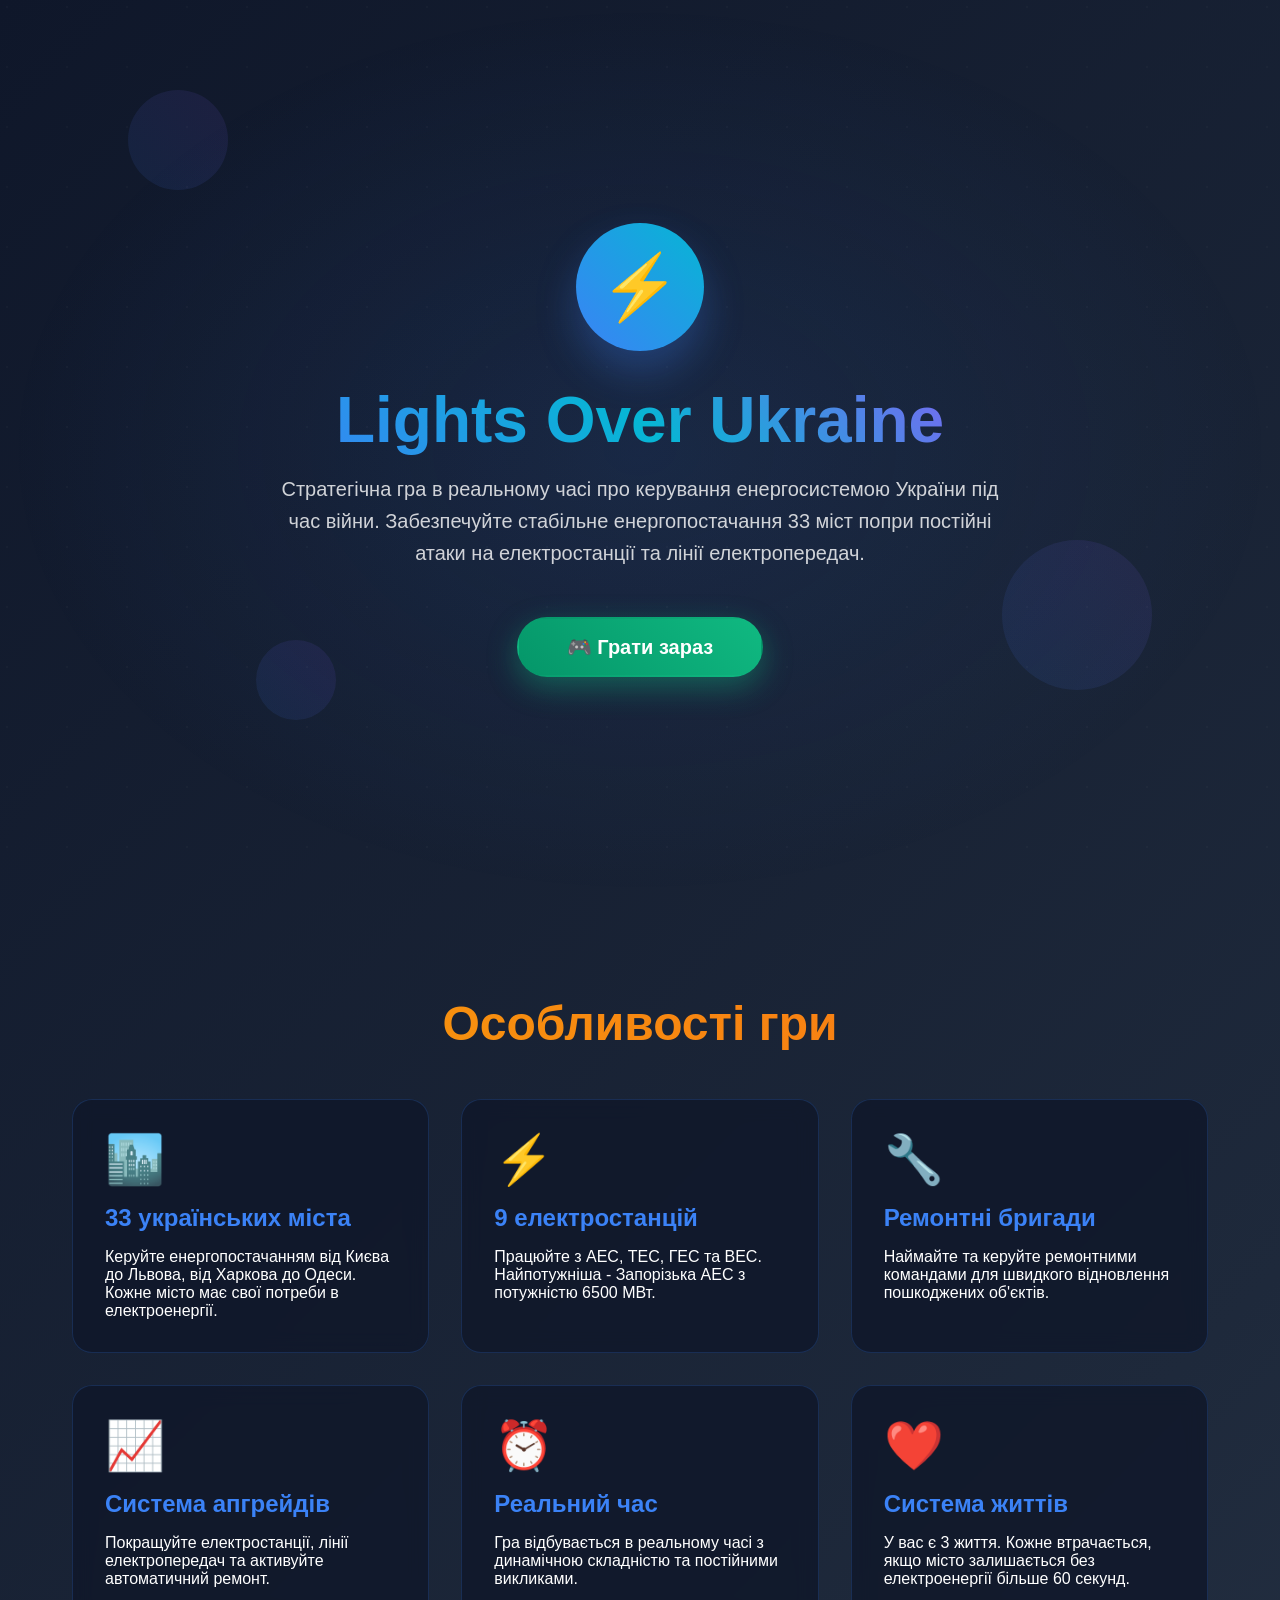
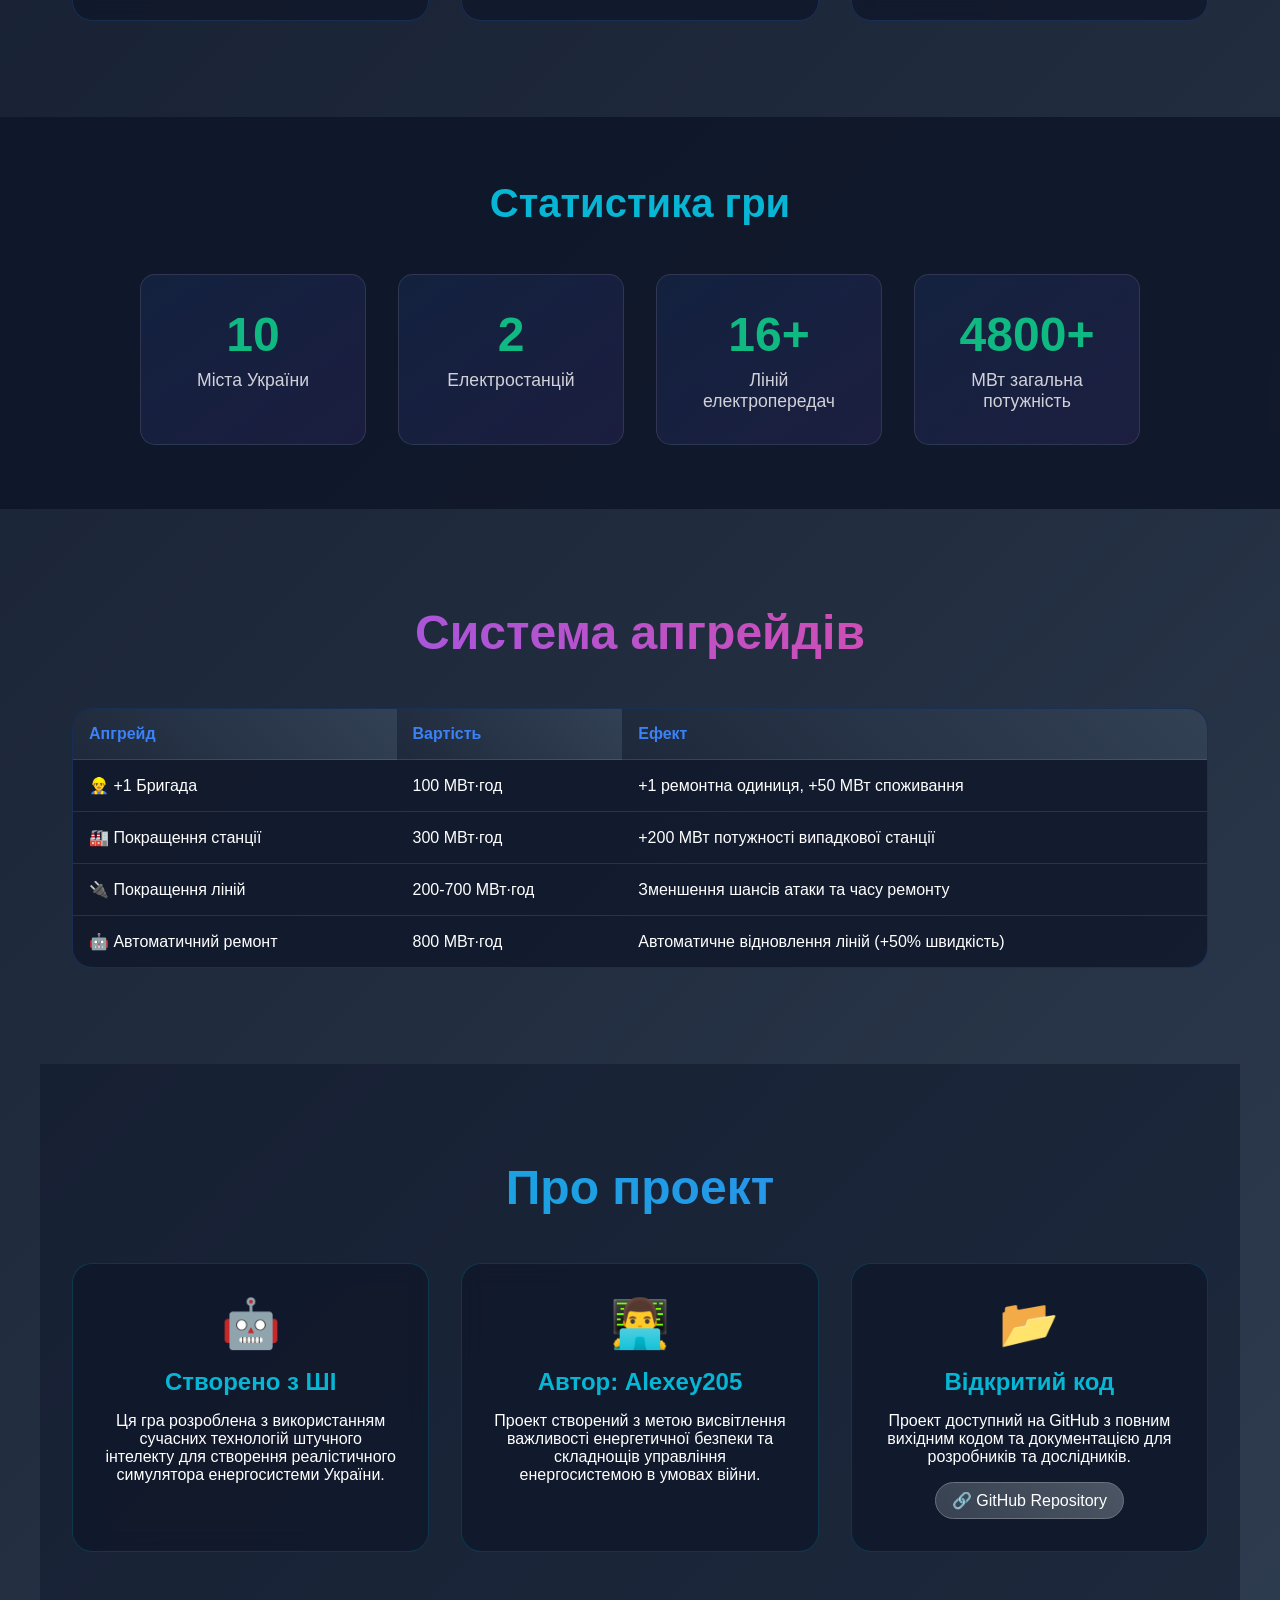
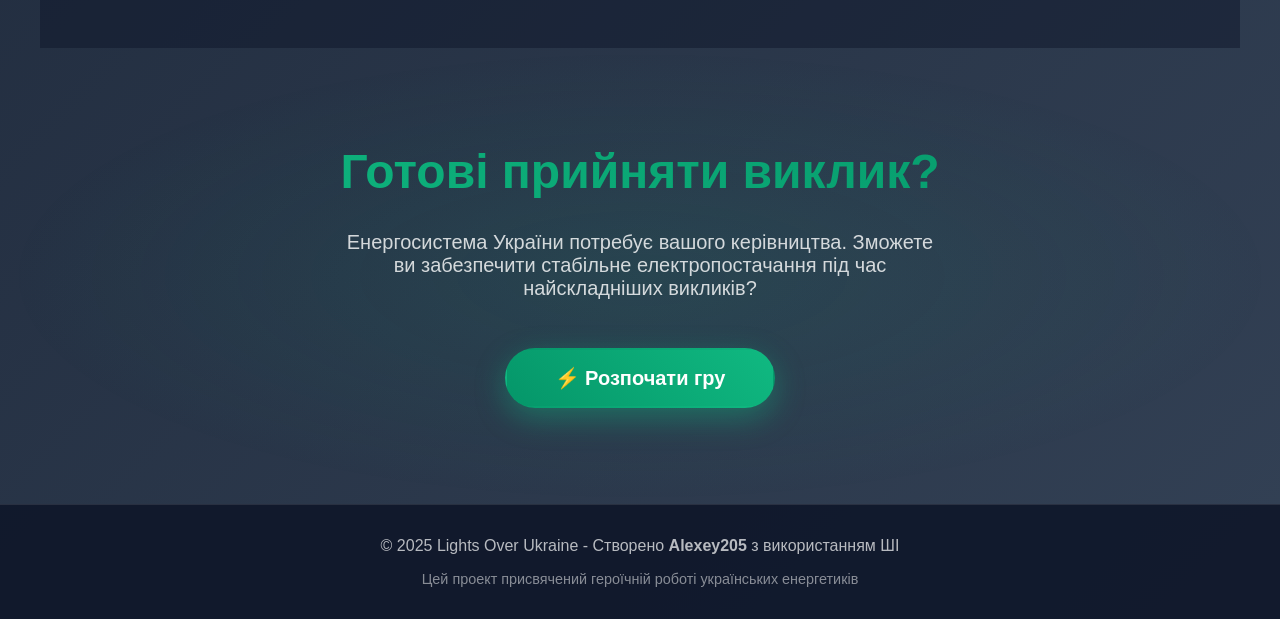
==== index.html @ 56015200 "added adaptation for phone view" ====
<!DOCTYPE html>
<html lang="uk">

<head>
    <meta charset="UTF-8">
    <meta name="viewport" content="width=device-width, initial-scale=1.0, user-scalable=no">
    <title>Lights Over Ukraine - Стратегічна гра про енергосистему України</title>
    <link rel="icon" href="src/icon.png" type="image/png">
    <style>
        * {
            margin: 0;
            padding: 0;
            box-sizing: border-box;
        }

        body {
            font-family: 'Segoe UI', Tahoma, Geneva, Verdana, sans-serif;
            background: linear-gradient(135deg, #0f172a 0%, #1e293b 50%, #334155 100%);
            color: white;
            overflow-x: hidden;
            -webkit-font-smoothing: antialiased;
            -moz-osx-font-smoothing: grayscale;
        }

        /* Hero Section */
        .hero {
            min-height: 100vh;
            display: flex;
            align-items: center;
            justify-content: center;
            text-align: center;
            position: relative;
            background: radial-gradient(ellipse at center, rgba(59, 130, 246, 0.1) 0%, transparent 70%);
        }

        .hero::before {
            content: '';
            position: absolute;
            top: 0;
            left: 0;
            right: 0;
            bottom: 0;
            background: url("data:image/svg+xml,%3Csvg width='60' height='60' viewBox='0 0 60 60' xmlns='http://www.w3.org/2000/svg'%3E%3Cg fill='none' fill-rule='evenodd'%3E%3Cg fill='%23ffffff' fill-opacity='0.03'%3E%3Ccircle cx='7' cy='7' r='1'/%3E%3C/g%3E%3C/g%3E%3C/svg%3E") repeat;
            animation: float 20s ease-in-out infinite;
        }

        @keyframes float {
            0%, 100% { transform: translateY(0px); }
            50% { transform: translateY(-20px); }
        }

        .hero-content {
            z-index: 2;
            position: relative;
            max-width: 800px;
            padding: 2rem;
        }

        .logo {
            width: 128px;
            height: 128px;
            margin: 0 auto 2rem;
            background: linear-gradient(45deg, #3b82f6, #06b6d4);
            border-radius: 50%;
            display: flex;
            align-items: center;
            justify-content: center;
            font-size: 4rem;
            box-shadow: 0 20px 40px rgba(59, 130, 246, 0.3);
            animation: pulse 2s ease-in-out infinite;
        }

        @keyframes pulse {
            0%, 100% { transform: scale(1); box-shadow: 0 20px 40px rgba(59, 130, 246, 0.3); }
            50% { transform: scale(1.05); box-shadow: 0 25px 50px rgba(59, 130, 246, 0.5); }
        }

        .hero h1 {
            font-size: 4rem;
            margin-bottom: 1rem;
            background: linear-gradient(45deg, #3b82f6, #06b6d4, #8b5cf6);
            background-clip: text;
            -webkit-background-clip: text;
            -webkit-text-fill-color: transparent;
            animation: glow 3s ease-in-out infinite alternate;
        }

        @keyframes glow {
            from { filter: brightness(1); }
            to { filter: brightness(1.2); }
        }

        .hero p {
            font-size: 1.25rem;
            margin-bottom: 3rem;
            opacity: 0.8;
            line-height: 1.6;
        }

        .play-button {
            display: inline-block;
            background: linear-gradient(45deg, #059669, #10b981);
            color: white;
            text-decoration: none;
            padding: 1rem 3rem;
            border-radius: 50px;
            font-size: 1.25rem;
            font-weight: bold;
            box-shadow: 0 10px 30px rgba(16, 185, 129, 0.4);
            transition: all 0.3s ease;
            border: 2px solid transparent;
        }

        .play-button:hover {
            transform: translateY(-3px);
            box-shadow: 0 15px 40px rgba(16, 185, 129, 0.6);
            background: linear-gradient(45deg, #10b981, #059669);
        }

        /* Features Section */
        .features {
            padding: 6rem 2rem;
            max-width: 1200px;
            margin: 0 auto;
        }

        .features h2 {
            text-align: center;
            font-size: 3rem;
            margin-bottom: 3rem;
            background: linear-gradient(45deg, #f59e0b, #f97316);
            background-clip: text;
            -webkit-background-clip: text;
            -webkit-text-fill-color: transparent;
        }

        .features-grid {
            display: grid;
            grid-template-columns: repeat(auto-fit, minmax(300px, 1fr));
            gap: 2rem;
        }

        .feature-card {
            background: rgba(15, 23, 42, 0.8);
            padding: 2rem;
            border-radius: 20px;
            border: 1px solid rgba(59, 130, 246, 0.2);
            backdrop-filter: blur(10px);
            transition: all 0.3s ease;
            position: relative;
            overflow: hidden;
        }

        .feature-card::before {
            content: '';
            position: absolute;
            top: 0;
            left: -100%;
            width: 100%;
            height: 100%;
            background: linear-gradient(90deg, transparent, rgba(59, 130, 246, 0.1), transparent);
            transition: left 0.5s ease;
        }

        .feature-card:hover {
            transform: translateY(-10px);
            box-shadow: 0 20px 40px rgba(0, 0, 0, 0.3);
            border-color: rgba(59, 130, 246, 0.5);
        }

        .feature-card:hover::before {
            left: 100%;
        }

        .feature-icon {
            font-size: 3rem;
            margin-bottom: 1rem;
            display: block;
        }

        .feature-card h3 {
            font-size: 1.5rem;
            margin-bottom: 1rem;
            color: #3b82f6;
        }

        /* Statistics Section */
        .stats {
            background: rgba(15, 23, 42, 0.9);
            padding: 4rem 2rem;
            text-align: center;
        }

        .stats h2 {
            font-size: 2.5rem;
            margin-bottom: 3rem;
            color: #06b6d4;
        }

        .stats-grid {
            display: grid;
            grid-template-columns: repeat(auto-fit, minmax(200px, 1fr));
            gap: 2rem;
            max-width: 1000px;
            margin: 0 auto;
        }

        .stat-card {
            padding: 2rem;
            background: linear-gradient(145deg, rgba(59, 130, 246, 0.1), rgba(139, 92, 246, 0.1));
            border-radius: 15px;
            border: 1px solid rgba(255, 255, 255, 0.1);
            transition: all 0.3s ease;
        }

        .stat-card:hover {
            transform: scale(1.05);
            box-shadow: 0 15px 30px rgba(0, 0, 0, 0.2);
        }

        .stat-number {
            font-size: 3rem;
            font-weight: bold;
            color: #10b981;
            margin-bottom: 0.5rem;
        }

        .stat-label {
            color: rgba(255, 255, 255, 0.8);
            font-size: 1.1rem;
        }

        /* Upgrades Section */
        .upgrades {
            padding: 6rem 2rem;
            max-width: 1200px;
            margin: 0 auto;
        }

        .upgrades h2 {
            text-align: center;
            font-size: 3rem;
            margin-bottom: 3rem;
            background: linear-gradient(45deg, #8b5cf6, #ec4899);
            background-clip: text;
            -webkit-background-clip: text;
            -webkit-text-fill-color: transparent;
        }

        .upgrade-table {
            background: rgba(15, 23, 42, 0.8);
            border-radius: 20px;
            overflow: hidden;
            border: 1px solid rgba(59, 130, 246, 0.2);
        }

        .upgrade-table table {
            width: 100%;
            border-collapse: collapse;
        }

        .upgrade-table th {
            background: linear-gradient(45deg, #1e293b, #334155);
            padding: 1rem;
            text-align: left;
            color: #3b82f6;
            font-weight: bold;
        }

        .upgrade-table td {
            padding: 1rem;
            border-top: 1px solid rgba(255, 255, 255, 0.1);
        }

        .upgrade-table tr:hover {
            background: rgba(59, 130, 246, 0.1);
        }

        /* About Project Section */
        .about-project {
            padding: 6rem 2rem;
            max-width: 1200px;
            margin: 0 auto;
            background: rgba(15, 23, 42, 0.5);
        }

        .about-project h2 {
            text-align: center;
            font-size: 3rem;
            margin-bottom: 3rem;
            background: linear-gradient(45deg, #06b6d4, #3b82f6);
            background-clip: text;
            -webkit-background-clip: text;
            -webkit-text-fill-color: transparent;
        }

        .about-grid {
            display: grid;
            grid-template-columns: repeat(auto-fit, minmax(300px, 1fr));
            gap: 2rem;
        }

        .about-card {
            background: rgba(15, 23, 42, 0.8);
            padding: 2rem;
            border-radius: 20px;
            border: 1px solid rgba(6, 182, 212, 0.2);
            backdrop-filter: blur(10px);
            transition: all 0.3s ease;
            position: relative;
            overflow: hidden;
            text-align: center;
        }

        .about-card::before {
            content: '';
            position: absolute;
            top: 0;
            left: -100%;
            width: 100%;
            height: 100%;
            background: linear-gradient(90deg, transparent, rgba(6, 182, 212, 0.1), transparent);
            transition: left 0.5s ease;
        }

        .about-card:hover {
            transform: translateY(-10px);
            box-shadow: 0 20px 40px rgba(0, 0, 0, 0.3);
            border-color: rgba(6, 182, 212, 0.5);
        }

        .about-card:hover::before {
            left: 100%;
        }

        .about-icon {
            font-size: 3rem;
            margin-bottom: 1rem;
            display: block;
        }

        .about-card h3 {
            font-size: 1.5rem;
            margin-bottom: 1rem;
            color: #06b6d4;
        }

        .github-link {
            display: inline-block;
            margin-top: 1rem;
            padding: 0.5rem 1rem;
            background: linear-gradient(45deg, #374151, #4b5563);
            color: white;
            text-decoration: none;
            border-radius: 25px;
            transition: all 0.3s ease;
            border: 1px solid #6b7280;
        }

        .github-link:hover {
            transform: translateY(-2px);
            box-shadow: 0 5px 15px rgba(0, 0, 0, 0.3);
            background: linear-gradient(45deg, #4b5563, #374151);
        }

        /* Call to Action */
        .cta {
            text-align: center;
            padding: 6rem 2rem;
            background: radial-gradient(ellipse at center, rgba(16, 185, 129, 0.1) 0%, transparent 70%);
        }

        .cta h2 {
            font-size: 3rem;
            margin-bottom: 2rem;
            background: linear-gradient(45deg, #10b981, #059669);
            background-clip: text;
            -webkit-background-clip: text;
            -webkit-text-fill-color: transparent;
        }

        .cta p {
            font-size: 1.25rem;
            margin-bottom: 3rem;
            opacity: 0.8;
            max-width: 600px;
            margin-left: auto;
            margin-right: auto;
        }

        /* Touch-friendly improvements */
        .play-button,
        .github-link {
            -webkit-tap-highlight-color: transparent;
            touch-action: manipulation;
        }

        .feature-card,
        .stat-card,
        .about-card {
            -webkit-tap-highlight-color: transparent;
        }

        /* Smooth scrolling */
        html {
            scroll-behavior: smooth;
        }

        /* Mobile First - Base styles for mobile */
        @media (max-width: 480px) {
            body {
                font-size: 14px;
            }

            .hero {
                min-height: 90vh;
                padding: 1rem 0;
            }

            .hero-content {
                padding: 1rem;
            }

            .logo {
                width: 80px;
                height: 80px;
                font-size: 2.5rem;
                margin-bottom: 1.5rem;
            }

            .hero h1 {
                font-size: 1.8rem;
                margin-bottom: 0.5rem;
                line-height: 1.2;
            }
            
            .hero p {
                font-size: 0.95rem;
                margin-bottom: 2rem;
                line-height: 1.4;
            }
            
            .play-button {
                padding: 0.7rem 1.5rem;
                font-size: 1rem;
                border-radius: 25px;
            }

            /* Sections */
            .features,
            .upgrades,
            .about-project {
                padding: 3rem 1rem;
            }

            .stats {
                padding: 3rem 1rem;
            }

            .cta {
                padding: 3rem 1rem;
            }

            .features h2,
            .upgrades h2,
            .cta h2,
            .about-project h2 {
                font-size: 1.5rem;
                margin-bottom: 2rem;
            }

            .stats h2 {
                font-size: 1.5rem;
                margin-bottom: 2rem;
            }

            /* Feature cards */
            .features-grid,
            .about-grid {
                grid-template-columns: 1fr;
                gap: 1.5rem;
            }

            .feature-card,
            .about-card {
                padding: 1.5rem;
                border-radius: 15px;
            }

            .feature-icon,
            .about-icon {
                font-size: 2rem;
                margin-bottom: 0.75rem;
            }

            .feature-card h3,
            .about-card h3 {
                font-size: 1.2rem;
                margin-bottom: 0.75rem;
            }

            .feature-card p,
            .about-card p {
                font-size: 0.9rem;
                line-height: 1.4;
            }

            /* Stats */
            .stats-grid {
                grid-template-columns: repeat(2, 1fr);
                gap: 1rem;
                max-width: 400px;
            }

            .stat-card {
                padding: 1rem;
            }

            .stat-number {
                font-size: 2rem;
            }

            .stat-label {
                font-size: 0.9rem;
            }

            /* Upgrade table */
            .upgrade-table {
                border-radius: 15px;
                overflow-x: auto;
            }

            .upgrade-table table {
                min-width: 500px;
            }

            .upgrade-table th,
            .upgrade-table td {
                padding: 0.75rem 0.5rem;
                font-size: 0.85rem;
            }

            /* CTA */
            .cta h2 {
                font-size: 1.5rem;
                margin-bottom: 1rem;
            }

            .cta p {
                font-size: 1rem;
                margin-bottom: 2rem;
            }

            /* GitHub link */
            .github-link {
                padding: 0.4rem 0.8rem;
                font-size: 0.85rem;
                margin-top: 0.75rem;
            }

            /* Footer */
            footer {
                padding: 1.5rem 1rem !important;
            }

            footer p {
                font-size: 0.85rem !important;
            }

            /* Background elements - hide on mobile for performance */
            .bg-element {
                display: none;
            }
        }

        /* Tablet styles */
        @media (min-width: 481px) and (max-width: 768px) {
            .hero h1 {
                font-size: 2.2rem;
            }
            
            .hero p {
                font-size: 1rem;
            }
            
            .play-button {
                padding: 0.8rem 2rem;
                font-size: 1.1rem;
            }

            .features,
            .upgrades,
            .about-project {
                padding: 4rem 2rem;
            }

            .features h2,
            .upgrades h2,
            .cta h2,
            .about-project h2 {
                font-size: 2.2rem;
            }

            .features-grid,
            .about-grid {
                grid-template-columns: repeat(2, 1fr);
                gap: 1.5rem;
            }

            .stats-grid {
                grid-template-columns: repeat(2, 1fr);
                gap: 1.5rem;
            }

            /* Make upgrade table scrollable on tablet */
            .upgrade-table {
                overflow-x: auto;
            }
        }

        /* Large tablet/small desktop */
        @media (min-width: 769px) and (max-width: 1024px) {
            .hero h1 {
                font-size: 3rem;
            }

            .features-grid,
            .about-grid {
                grid-template-columns: repeat(2, 1fr);
            }

            .stats-grid {
                grid-template-columns: repeat(4, 1fr);
            }
        }

        /* Animated Background Elements */
        .bg-element {
            position: fixed;
            border-radius: 50%;
            background: linear-gradient(45deg, rgba(59, 130, 246, 0.1), rgba(139, 92, 246, 0.1));
            z-index: -1;
            animation: backgroundFloat 15s ease-in-out infinite;
        }

        .bg-element:nth-child(1) {
            top: 10%;
            left: 10%;
            width: 100px;
            height: 100px;
            animation-delay: 0s;
        }

        .bg-element:nth-child(2) {
            top: 60%;
            right: 10%;
            width: 150px;
            height: 150px;
            animation-delay: 5s;
        }

        .bg-element:nth-child(3) {
            bottom: 20%;
            left: 20%;
            width: 80px;
            height: 80px;
            animation-delay: 10s;
        }

        @keyframes backgroundFloat {
            0%, 100% {
                transform: translateY(0px) rotate(0deg);
                opacity: 0.3;
            }
            50% {
                transform: translateY(-30px) rotate(180deg);
                opacity: 0.6;
            }
        }
    </style>
</head>

<body>
    <!-- Animated background elements -->
    <div class="bg-element"></div>
    <div class="bg-element"></div>
    <div class="bg-element"></div>

    <!-- Hero Section -->
    <section class="hero">
        <div class="hero-content">
            <div class="logo">⚡</div>
            <h1>Lights Over Ukraine</h1>
            <p>Стратегічна гра в реальному часі про керування енергосистемою України під час війни. Забезпечуйте стабільне енергопостачання 33 міст попри постійні атаки на електростанції та лінії електропередач.</p>
            <a href="base_game.html" class="play-button">🎮 Грати зараз</a>
        </div>
    </section>

    <!-- Features Section -->
    <section class="features">
        <h2>Особливості гри</h2>
        <div class="features-grid">
            <div class="feature-card">
                <span class="feature-icon">🏙️</span>
                <h3>33 українських міста</h3>
                <p>Керуйте енергопостачанням від Києва до Львова, від Харкова до Одеси. Кожне місто має свої потреби в електроенергії.</p>
            </div>
            <div class="feature-card">
                <span class="feature-icon">⚡</span>
                <h3>9 електростанцій</h3>
                <p>Працюйте з АЕС, ТЕС, ГЕС та ВЕС. Найпотужніша - Запорізька АЕС з потужністю 6500 МВт.</p>
            </div>
            <div class="feature-card">
                <span class="feature-icon">🔧</span>
                <h3>Ремонтні бригади</h3>
                <p>Наймайте та керуйте ремонтними командами для швидкого відновлення пошкоджених об'єктів.</p>
            </div>
            <div class="feature-card">
                <span class="feature-icon">📈</span>
                <h3>Система апгрейдів</h3>
                <p>Покращуйте електростанції, лінії електропередач та активуйте автоматичний ремонт.</p>
            </div>
            <div class="feature-card">
                <span class="feature-icon">⏰</span>
                <h3>Реальний час</h3>
                <p>Гра відбувається в реальному часі з динамічною складністю та постійними викликами.</p>
            </div>
            <div class="feature-card">
                <span class="feature-icon">❤️</span>
                <h3>Система життів</h3>
                <p>У вас є 3 життя. Кожне втрачається, якщо місто залишається без електроенергії більше 60 секунд.</p>
            </div>
        </div>
    </section>

    <!-- Statistics Section -->
    <section class="stats">
        <h2>Статистика гри</h2>
        <div class="stats-grid">
            <div class="stat-card">
                <div class="stat-number">33</div>
                <div class="stat-label">Міста України</div>
            </div>
            <div class="stat-card">
                <div class="stat-number">9</div>
                <div class="stat-label">Електростанцій</div>
            </div>
            <div class="stat-card">
                <div class="stat-number">50+</div>
                <div class="stat-label">Ліній електропередач</div>
            </div>
            <div class="stat-card">
                <div class="stat-number">15000+</div>
                <div class="stat-label">МВт загальна потужність</div>
            </div>
        </div>
    </section>

    <!-- Upgrades Table -->
    <section class="upgrades">
        <h2>Система апгрейдів</h2>
        <div class="upgrade-table">
            <table>
                <thead>
                    <tr>
                        <th>Апгрейд</th>
                        <th>Вартість</th>
                        <th>Ефект</th>
                    </tr>
                </thead>
                <tbody>
                    <tr>
                        <td>👷‍♂️ +1 Бригада</td>
                        <td>100 МВт·год</td>
                        <td>+1 ремонтна одиниця, +50 МВт споживання</td>
                    </tr>
                    <tr>
                        <td>🏭 Покращення станції</td>
                        <td>300 МВт·год</td>
                        <td>+200 МВт потужності випадкової станції</td>
                    </tr>
                    <tr>
                        <td>🔌 Покращення ліній</td>
                        <td>200-700 МВт·год</td>
                        <td>Зменшення шансів атаки та часу ремонту</td>
                    </tr>
                    <tr>
                        <td>🤖 Автоматичний ремонт</td>
                        <td>800 МВт·год</td>
                        <td>Автоматичне відновлення ліній (+50% швидкість)</td>
                    </tr>
                </tbody>
            </table>
        </div>
    </section>

    <!-- About Project Section -->
    <section class="about-project">
        <div class="about-content">
            <h2>Про проект</h2>
            <div class="about-grid">
                <div class="about-card">
                    <span class="about-icon">🤖</span>
                    <h3>Створено з ШІ</h3>
                    <p>Ця гра розроблена з використанням сучасних технологій штучного інтелекту для створення реалістичного симулятора енергосистеми України.</p>
                </div>
                <div class="about-card">
                    <span class="about-icon">👨‍💻</span>
                    <h3>Автор: Alexey205</h3>
                    <p>Проект створений з метою висвітлення важливості енергетичної безпеки та складнощів управління енергосистемою в умовах війни.</p>
                </div>
                <div class="about-card">
                    <span class="about-icon">📂</span>
                    <h3>Відкритий код</h3>
                    <p>Проект доступний на GitHub з повним вихідним кодом та документацією для розробників та дослідників.</p>
                    <a href="https://github.com/Alexey205/Lights-Over-Ukraine" target="_blank" class="github-link">
                        🔗 GitHub Repository
                    </a>
                </div>
            </div>
        </div>
    </section>

    <!-- Call to Action -->
    <section class="cta">
        <h2>Готові прийняти виклик?</h2>
        <p>Енергосистема України потребує вашого керівництва. Зможете ви забезпечити стабільне електропостачання під час найскладніших викликів?</p>
        <a href="base_game.html" class="play-button">⚡ Розпочати гру</a>
    </section>

    <footer style="background: rgba(15, 23, 42, 0.9); padding: 2rem; text-align: center; border-top: 1px solid rgba(255, 255, 255, 0.1);">
        <p style="color: rgba(255, 255, 255, 0.7); margin-bottom: 1rem;">
            © 2025 Lights Over Ukraine - Створено <strong>Alexey205</strong> з використанням ШІ
        </p>
        <p style="color: rgba(255, 255, 255, 0.5); font-size: 0.9rem;">
            Цей проект присвячений героїчній роботі українських енергетиків
        </p>
    </footer>

    <script>
        // Smooth scrolling animation
        document.addEventListener('DOMContentLoaded', function() {
            // Add scroll animations
            const observerOptions = {
                threshold: 0.1,
                rootMargin: '0px 0px -50px 0px'
            };

            const observer = new IntersectionObserver(function(entries) {
                entries.forEach(entry => {
                    if (entry.isIntersecting) {
                        entry.target.style.opacity = '1';
                        entry.target.style.transform = 'translateY(0)';
                    }
                });
            }, observerOptions);

            // Apply animation to cards
            const cards = document.querySelectorAll('.feature-card, .stat-card, .about-card');
            cards.forEach(card => {
                card.style.opacity = '0';
                card.style.transform = 'translateY(30px)';
                card.style.transition = 'opacity 0.6s ease, transform 0.6s ease';
                observer.observe(card);
            });

            // Animate numbers in stats
            const animateNumbers = () => {
                const numbers = document.querySelectorAll('.stat-number');
                numbers.forEach(num => {
                    const target = parseInt(num.textContent.replace('+', ''));
                    let count = 0;
                    const increment = target / 100;
                    
                    const updateCount = () => {
                        if (count < target) {
                            count += increment;
                            num.textContent = Math.floor(count) + (num.textContent.includes('+') ? '+' : '');
                            requestAnimationFrame(updateCount);
                        } else {
                            num.textContent = target + (num.textContent.includes('+') ? '+' : '');
                        }
                    };
                    
                    // Start animation when stats section is visible
                    const statsObserver = new IntersectionObserver((entries) => {
                        entries.forEach(entry => {
                            if (entry.isIntersecting) {
                                updateCount();
                                statsObserver.unobserve(entry.target);
                            }
                        });
                    });
                    
                    statsObserver.observe(num.closest('.stats'));
                });
            };

            animateNumbers();
        });
    </script>
</body>

</html>
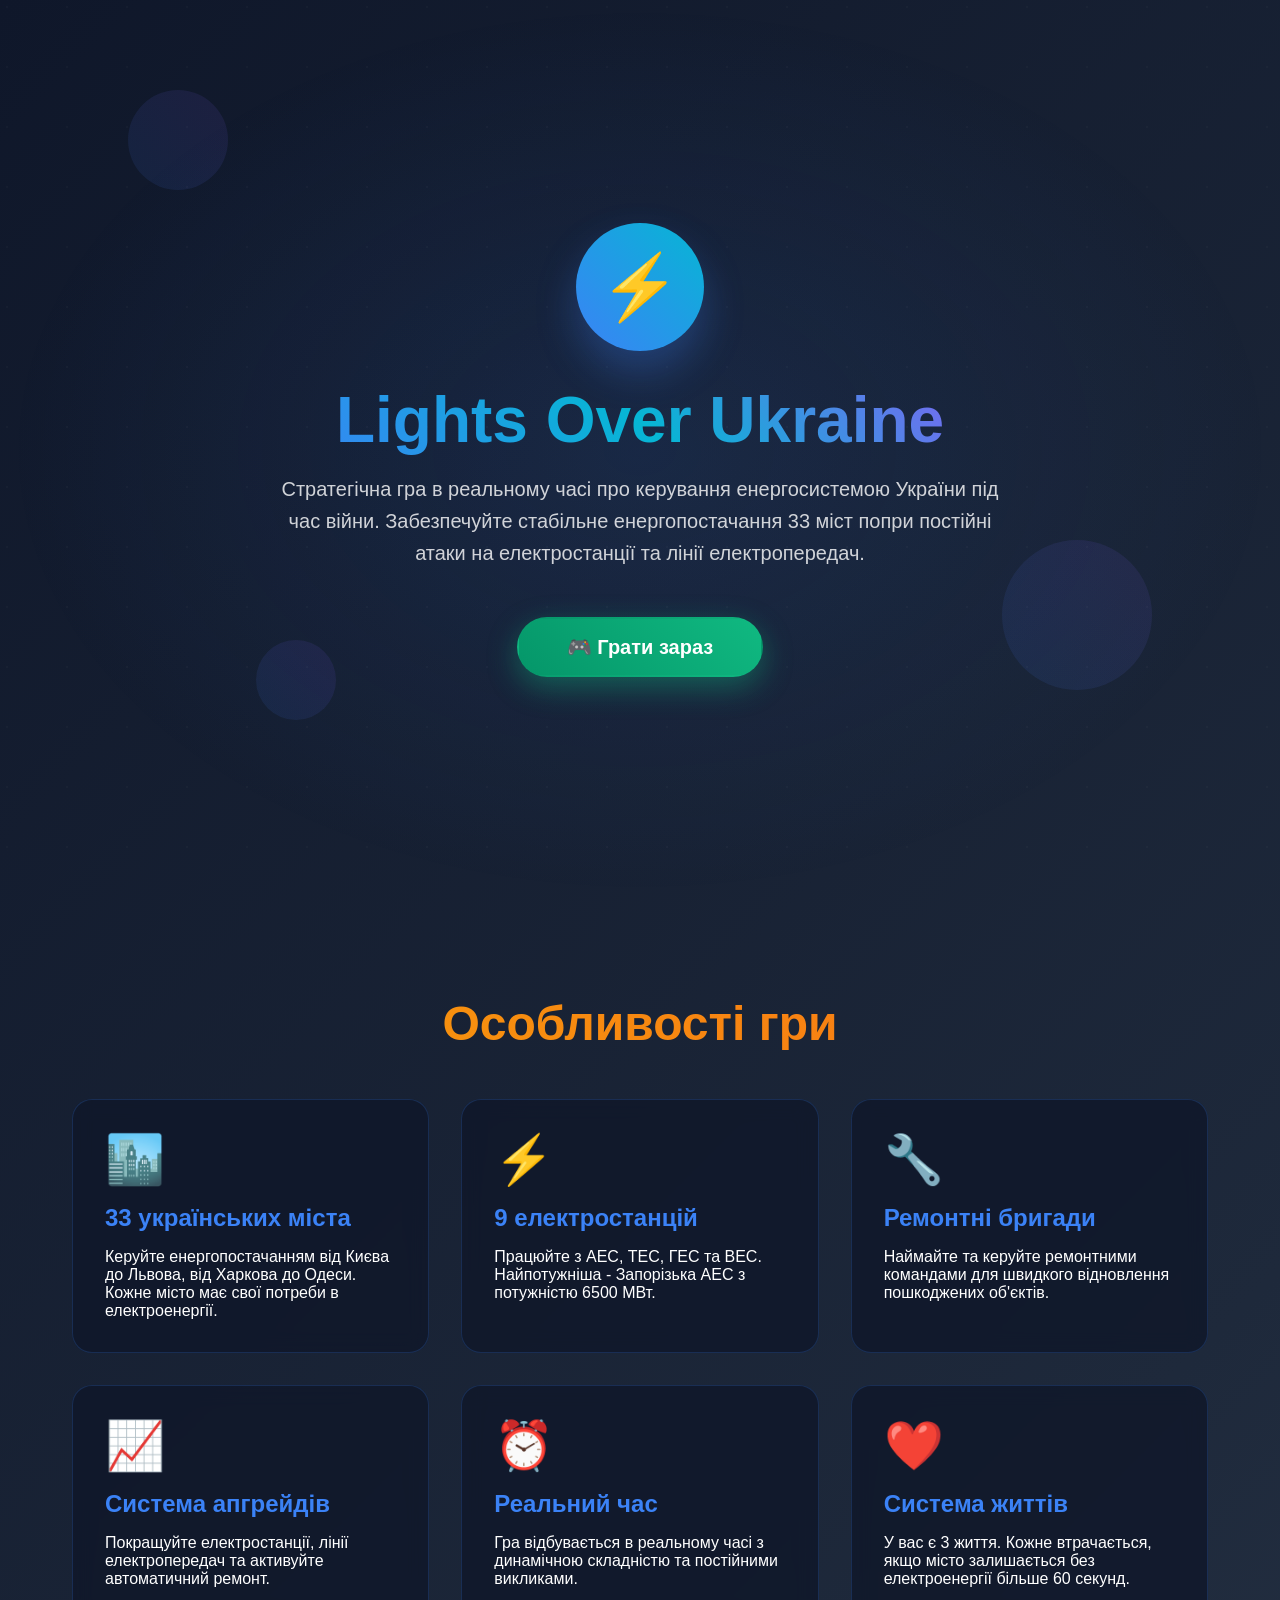
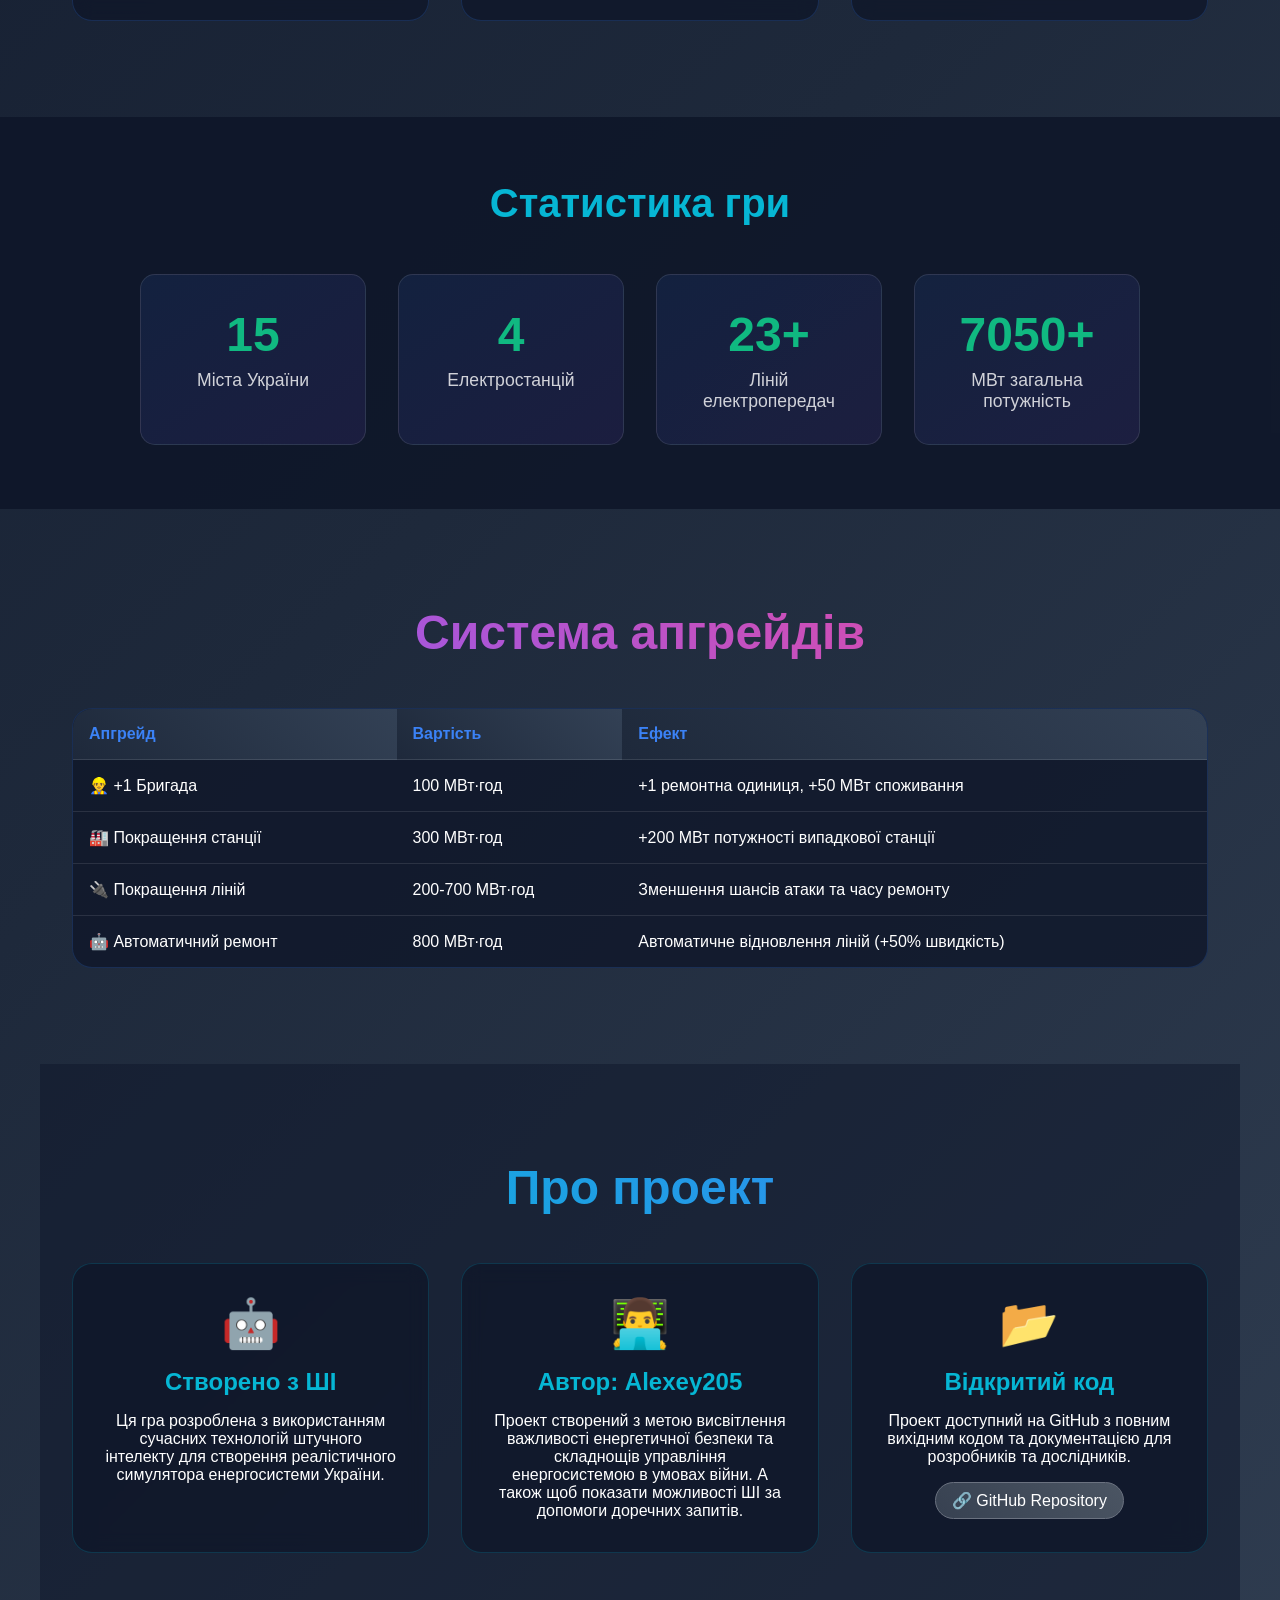
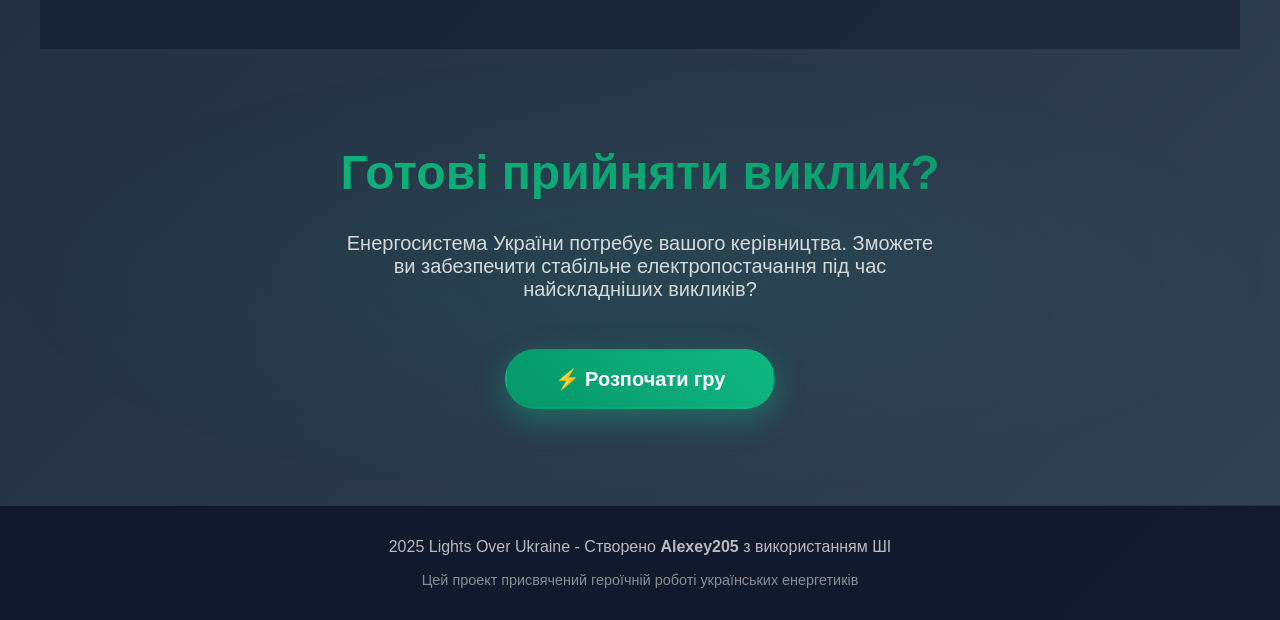
==== commit b3ba579e: "Update index.html" ====
--- a/index.html
+++ b/index.html
@@ -807,7 +807,7 @@
                 <div class="about-card">
                     <span class="about-icon">👨‍💻</span>
                     <h3>Автор: Alexey205</h3>
-                    <p>Проект створений з метою висвітлення важливості енергетичної безпеки та складнощів управління енергосистемою в умовах війни.</p>
+                    <p>Проект створений з метою висвітлення важливості енергетичної безпеки та складнощів управління енергосистемою в умовах війни. А також щоб показати можливості ШІ за допомоги доречних запитів.</p>
                 </div>
                 <div class="about-card">
                     <span class="about-icon">📂</span>
@@ -830,7 +830,7 @@
 
     <footer style="background: rgba(15, 23, 42, 0.9); padding: 2rem; text-align: center; border-top: 1px solid rgba(255, 255, 255, 0.1);">
         <p style="color: rgba(255, 255, 255, 0.7); margin-bottom: 1rem;">
-            © 2025 Lights Over Ukraine - Створено <strong>Alexey205</strong> з використанням ШІ
+            2025 Lights Over Ukraine - Створено <strong>Alexey205</strong> з використанням ШІ
         </p>
         <p style="color: rgba(255, 255, 255, 0.5); font-size: 0.9rem;">
             Цей проект присвячений героїчній роботі українських енергетиків
@@ -902,3 +902,4 @@
 </body>
 
 </html>
+
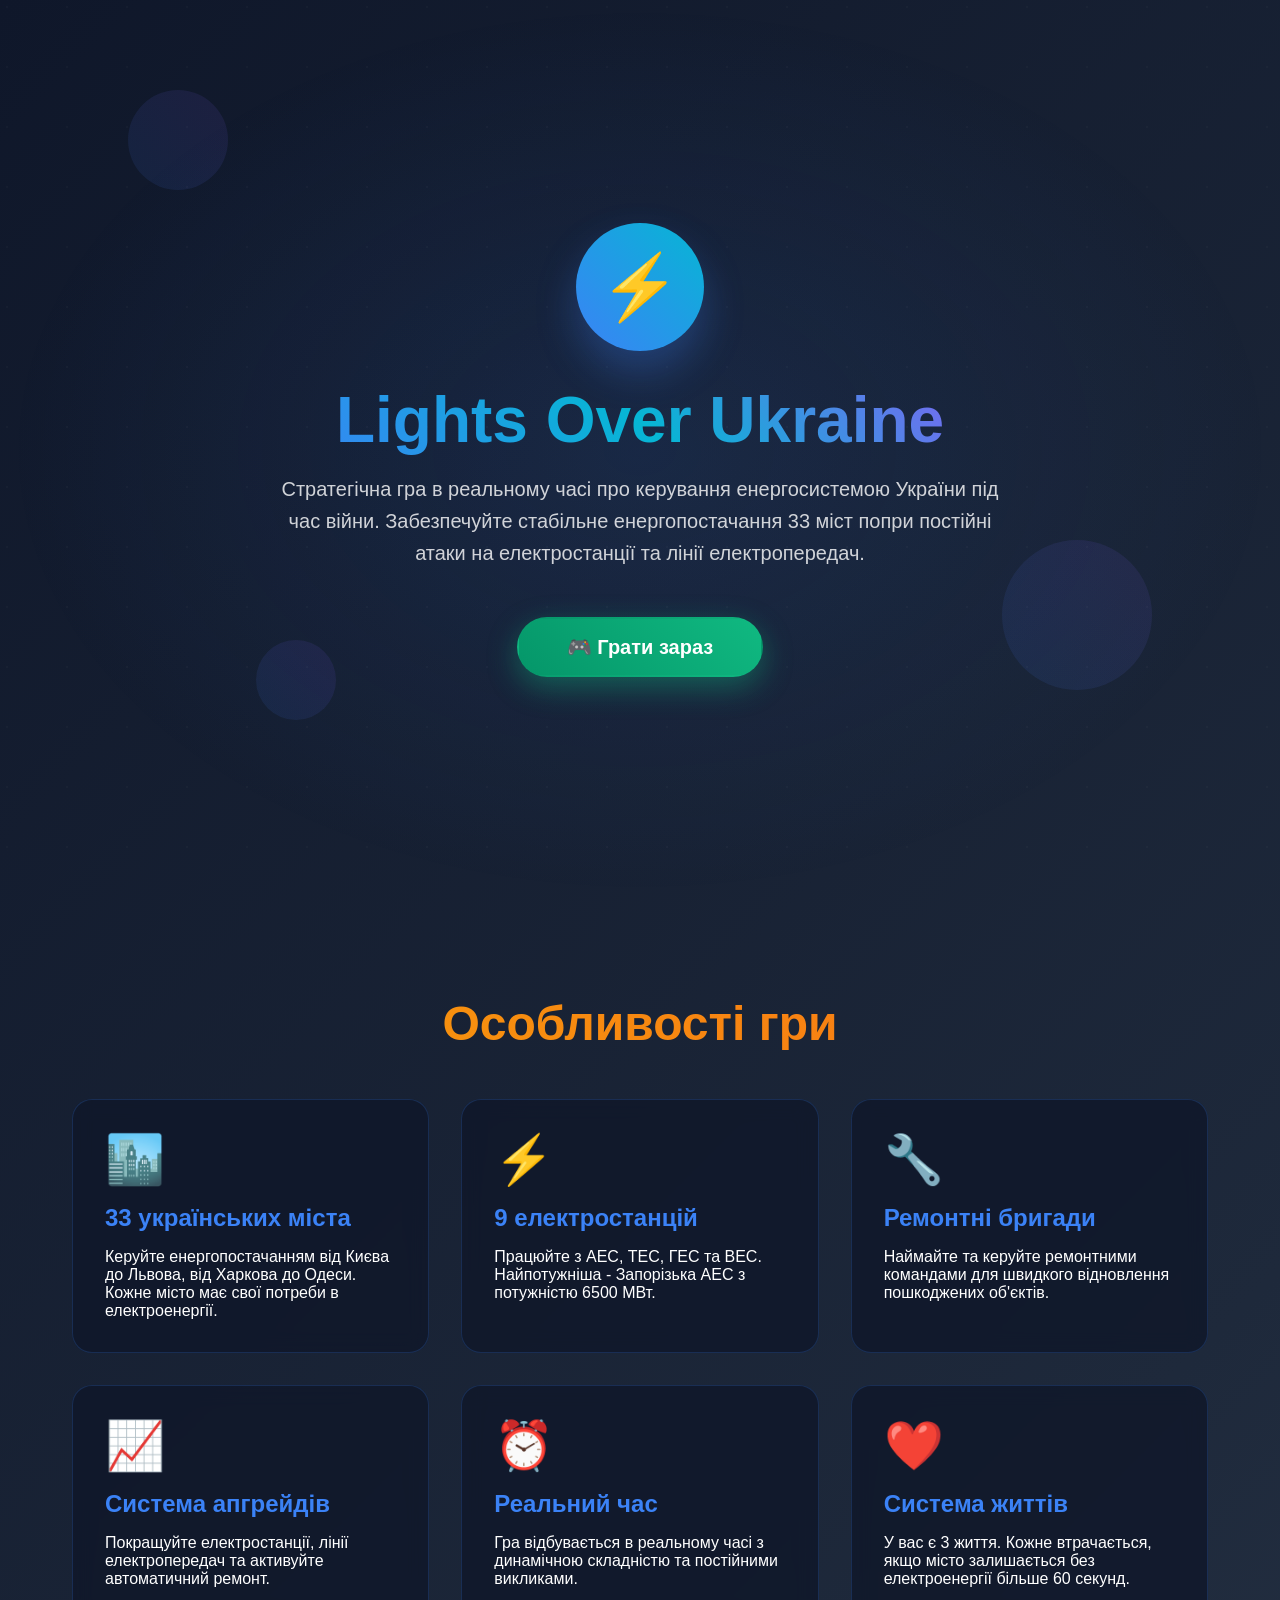
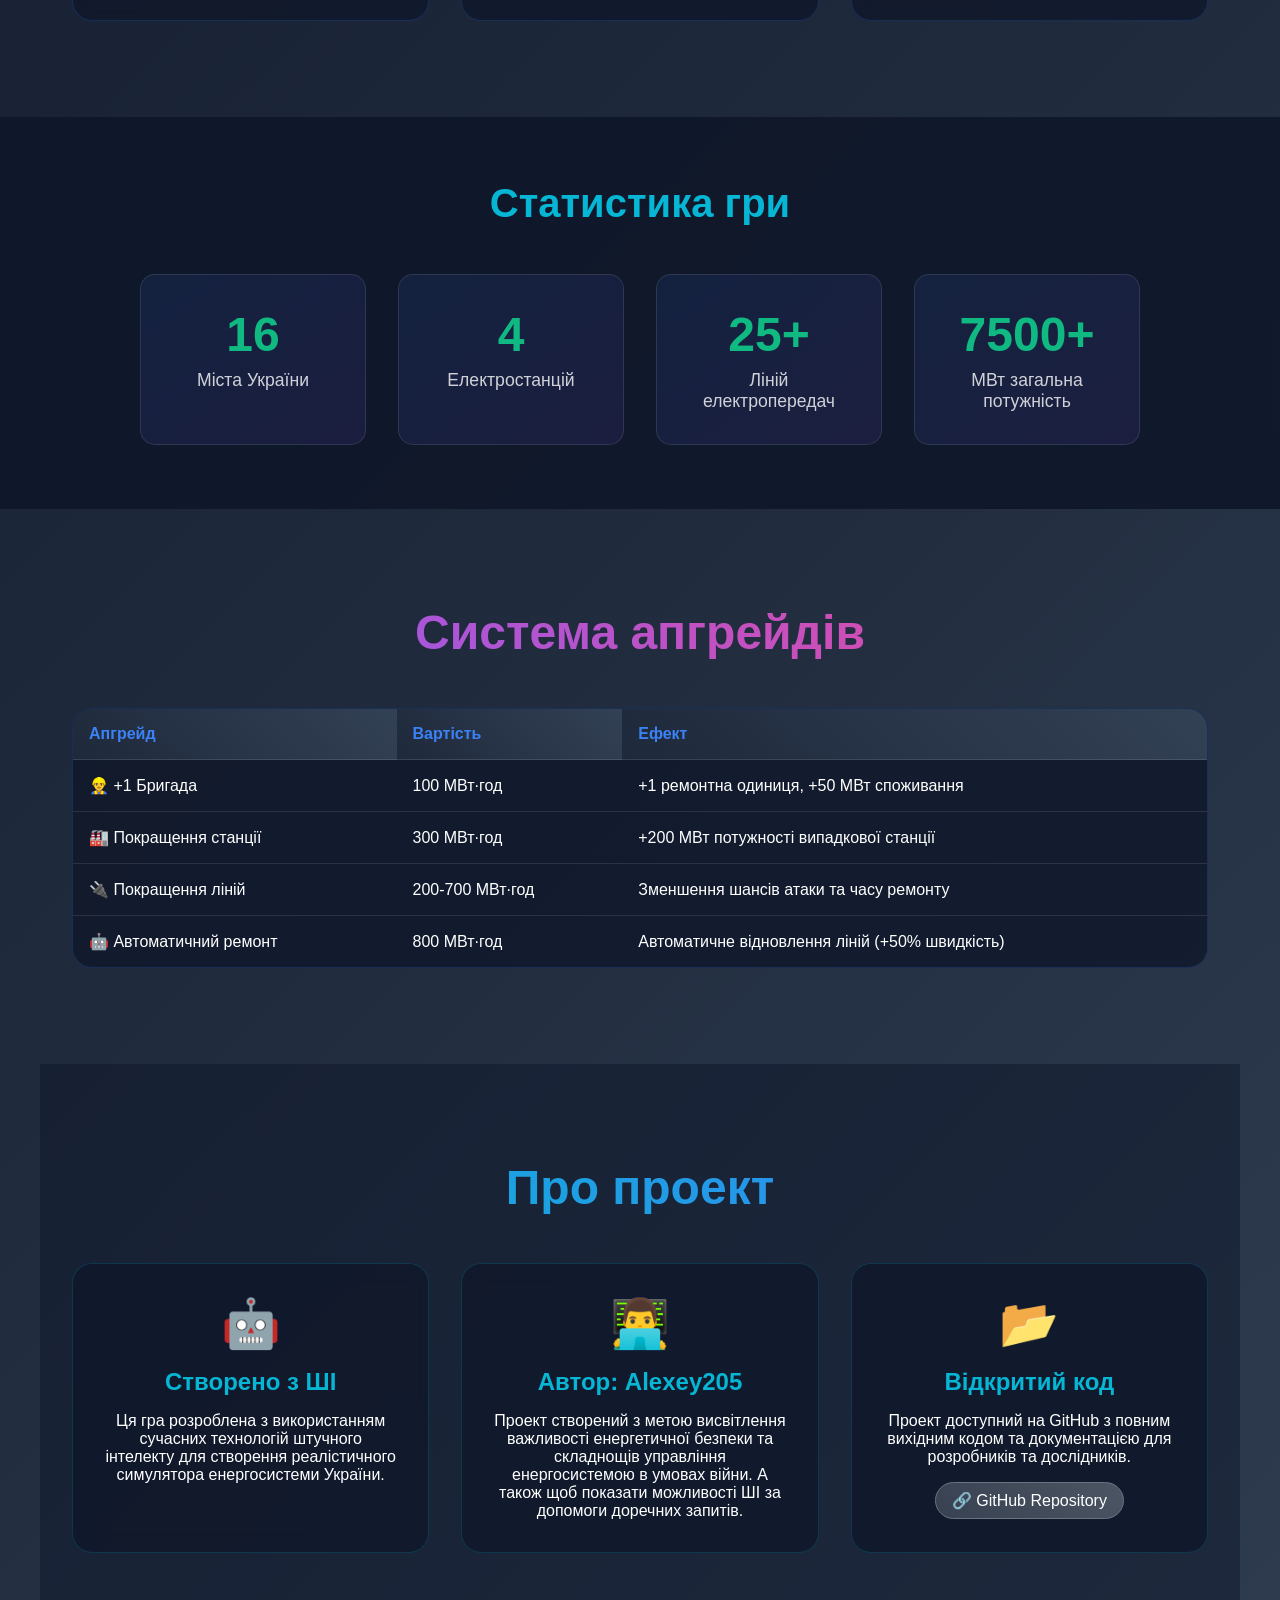
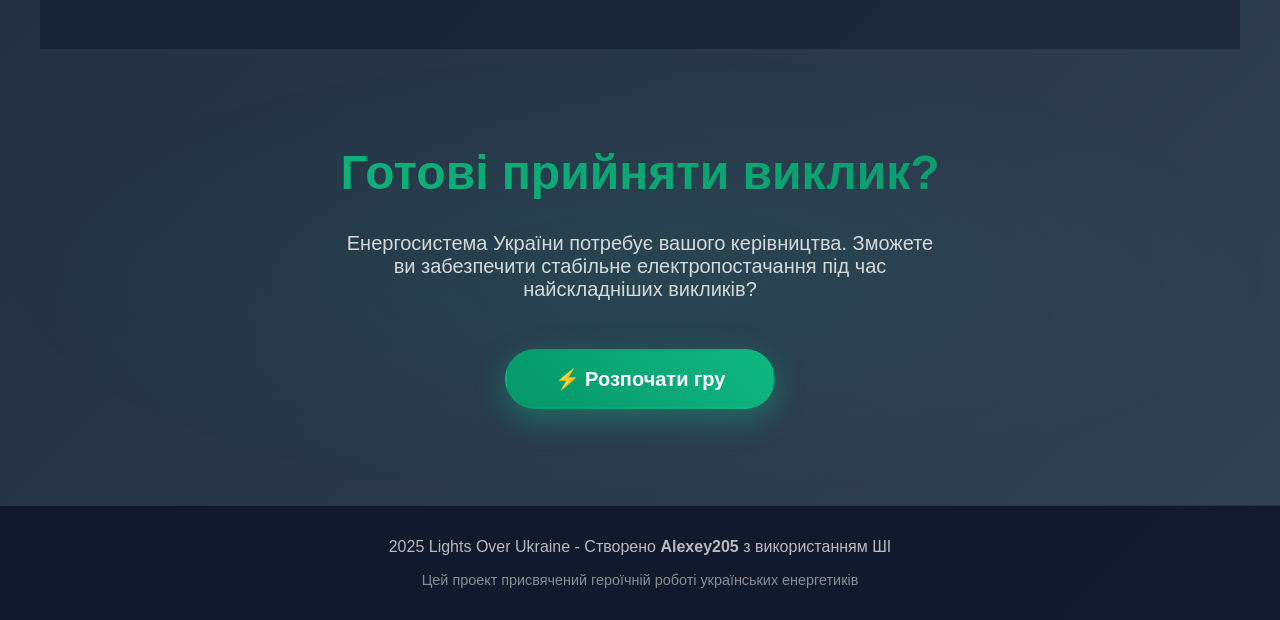
==== commit ce0aeb3a: "Update index.html" ====
--- a/index.html
+++ b/index.html
@@ -903,3 +903,4 @@
 
 </html>
 
+
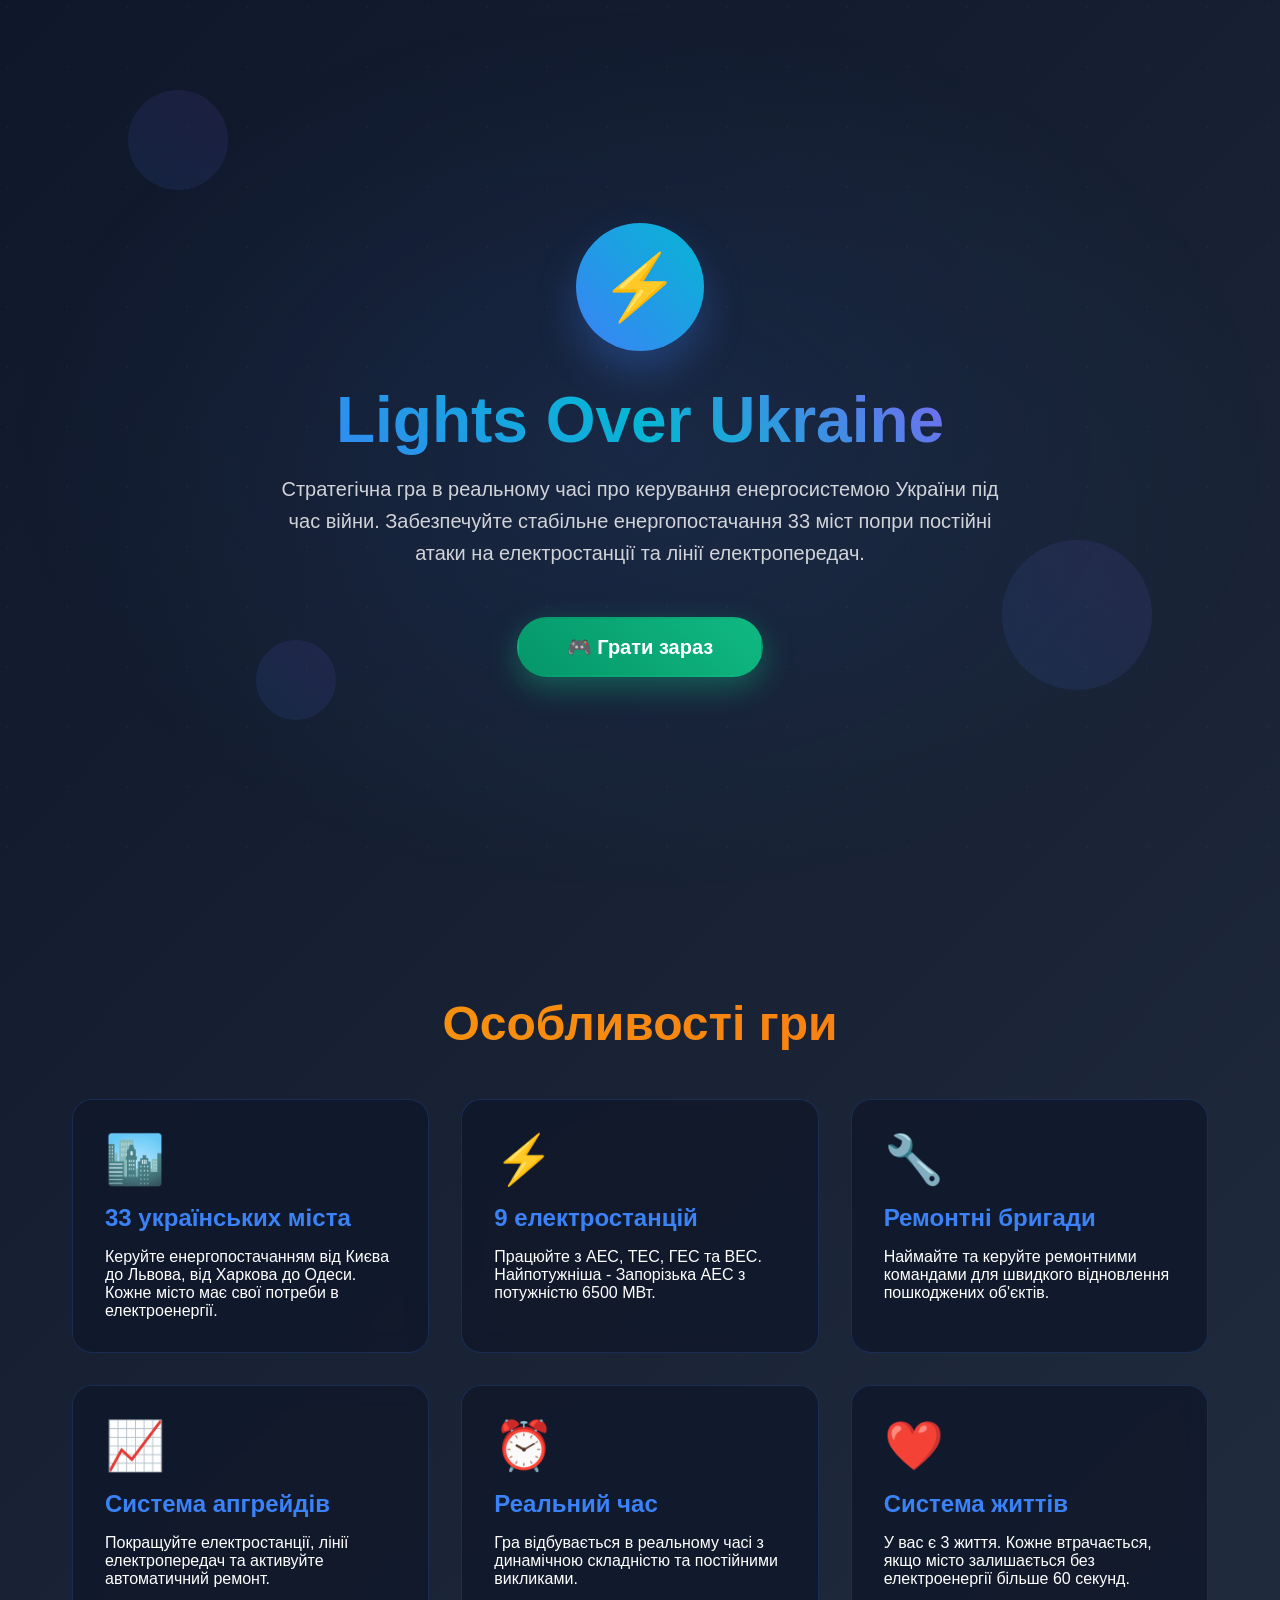
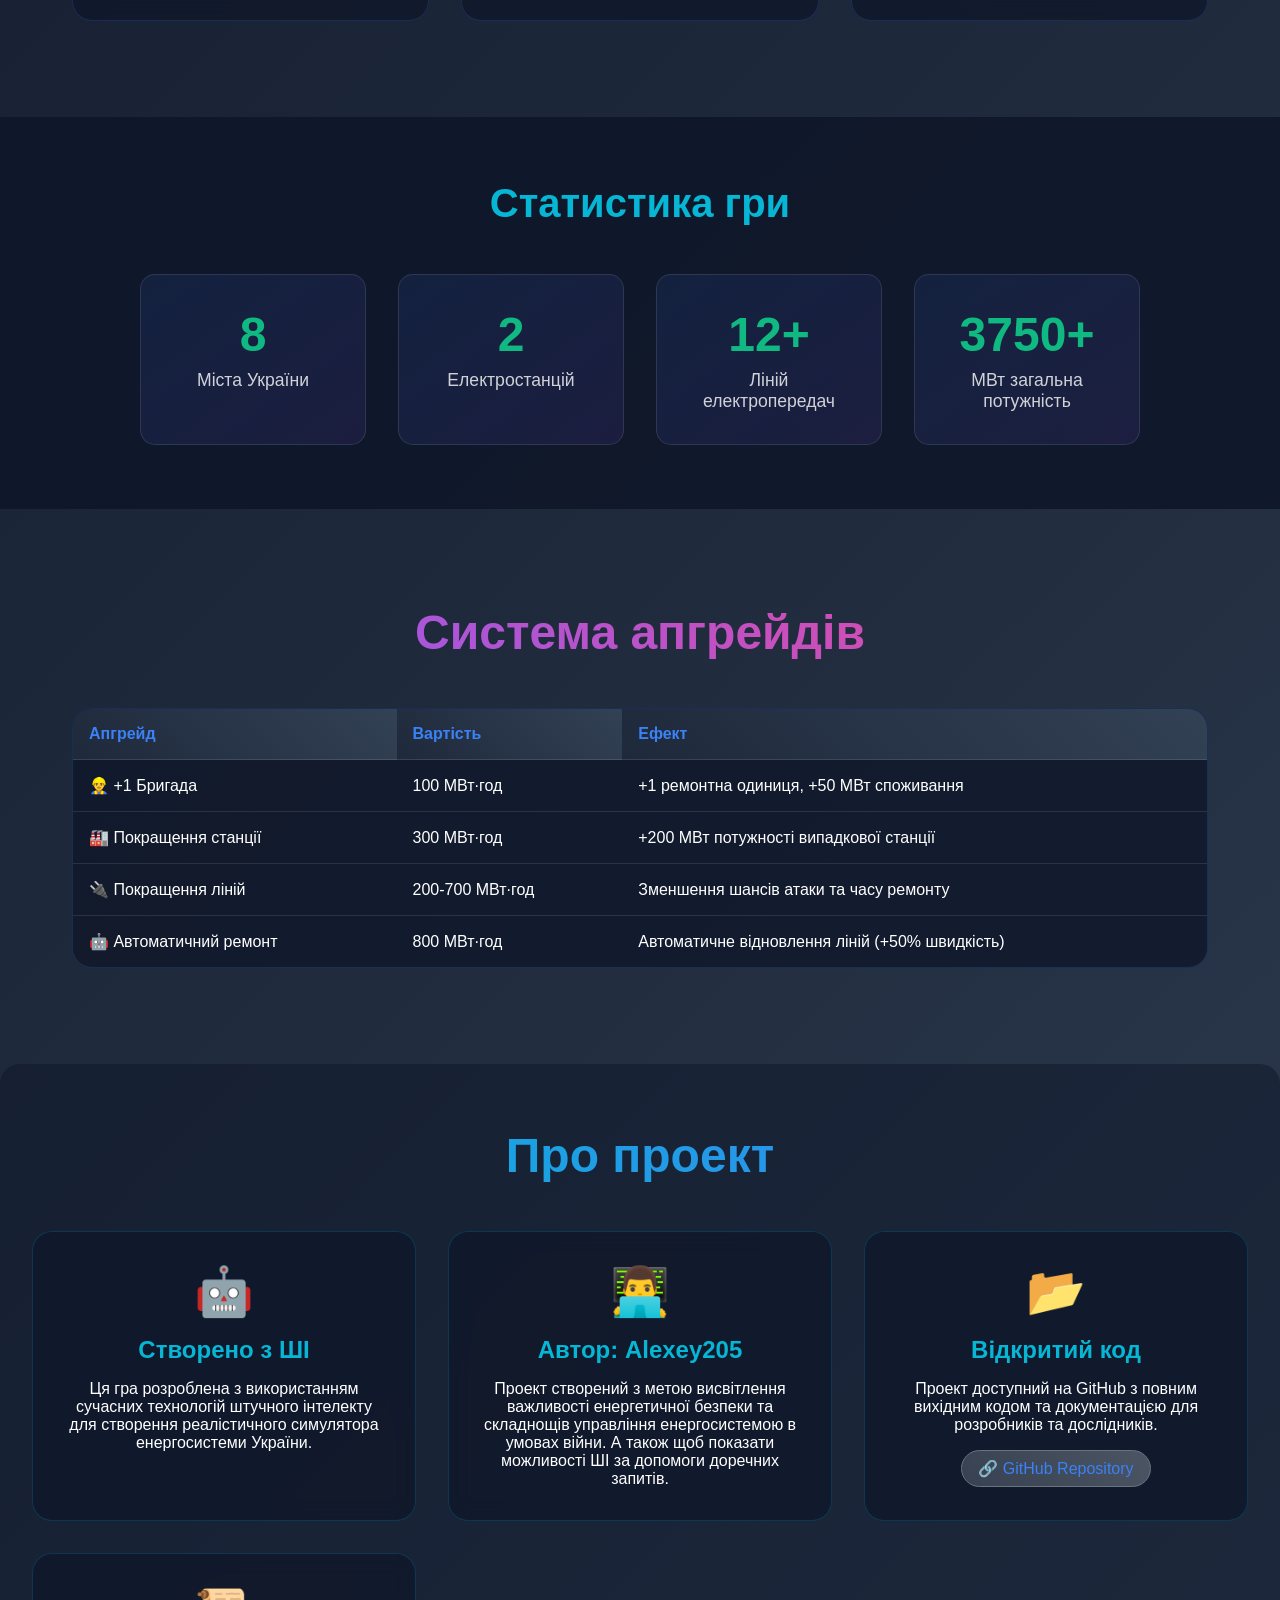
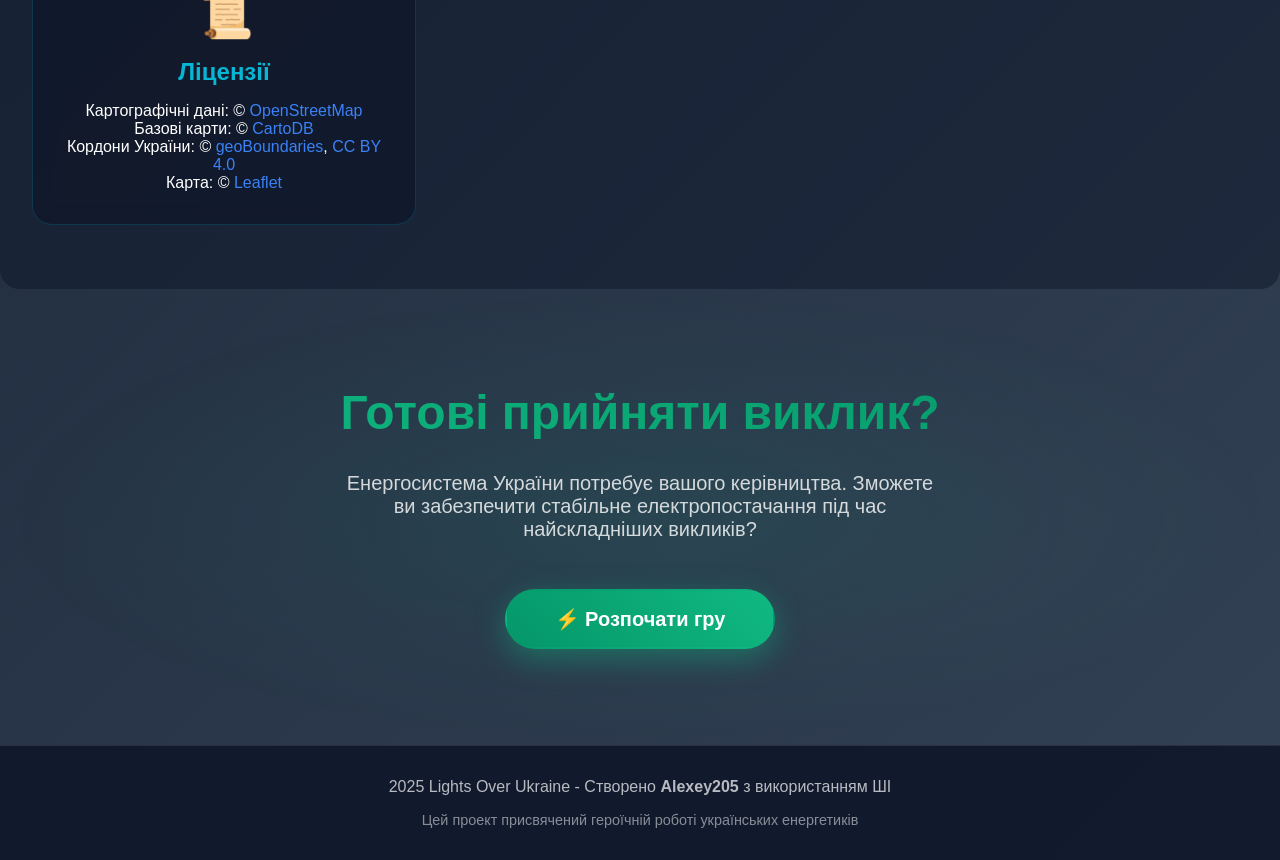
==== commit 0863f0e9: "added credits part credits card added to about-project part, minor other changes" ====
--- a/index.html
+++ b/index.html
@@ -45,8 +45,15 @@
         }
 
         @keyframes float {
-            0%, 100% { transform: translateY(0px); }
-            50% { transform: translateY(-20px); }
+
+            0%,
+            100% {
+                transform: translateY(0px);
+            }
+
+            50% {
+                transform: translateY(-20px);
+            }
         }
 
         .hero-content {
@@ -71,8 +78,17 @@
         }
 
         @keyframes pulse {
-            0%, 100% { transform: scale(1); box-shadow: 0 20px 40px rgba(59, 130, 246, 0.3); }
-            50% { transform: scale(1.05); box-shadow: 0 25px 50px rgba(59, 130, 246, 0.5); }
+
+            0%,
+            100% {
+                transform: scale(1);
+                box-shadow: 0 20px 40px rgba(59, 130, 246, 0.3);
+            }
+
+            50% {
+                transform: scale(1.05);
+                box-shadow: 0 25px 50px rgba(59, 130, 246, 0.5);
+            }
         }
 
         .hero h1 {
@@ -86,8 +102,13 @@
         }
 
         @keyframes glow {
-            from { filter: brightness(1); }
-            to { filter: brightness(1.2); }
+            from {
+                filter: brightness(1);
+            }
+
+            to {
+                filter: brightness(1.2);
+            }
         }
 
         .hero p {
@@ -278,9 +299,10 @@
 
         /* About Project Section */
         .about-project {
-            padding: 6rem 2rem;
-            max-width: 1200px;
+            padding: 4rem 2rem;
+            max-width: 1500px;
             margin: 0 auto;
+            border-radius: 20px;
             background: rgba(15, 23, 42, 0.5);
         }
 
@@ -333,6 +355,22 @@
             left: 100%;
         }
 
+        .about-card a {
+            color: #3b82f6;
+            /* Синій колір в стилі сайту */
+            text-decoration: none;
+            transition: color 0.3s ease;
+            position: relative;
+        }
+
+        .about-card a:hover {
+            color: #06b6d4;
+        }
+
+        .about-card a:hover::after {
+            transform: scaleX(1);
+        }
+
         .about-icon {
             font-size: 3rem;
             margin-bottom: 1rem;
@@ -433,13 +471,13 @@
                 margin-bottom: 0.5rem;
                 line-height: 1.2;
             }
-            
+
             .hero p {
                 font-size: 0.95rem;
                 margin-bottom: 2rem;
                 line-height: 1.4;
             }
-            
+
             .play-button {
                 padding: 0.7rem 1.5rem;
                 font-size: 1rem;
@@ -578,11 +616,11 @@
             .hero h1 {
                 font-size: 2.2rem;
             }
-            
+
             .hero p {
                 font-size: 1rem;
             }
-            
+
             .play-button {
                 padding: 0.8rem 2rem;
                 font-size: 1.1rem;
@@ -668,10 +706,13 @@
         }
 
         @keyframes backgroundFloat {
-            0%, 100% {
+
+            0%,
+            100% {
                 transform: translateY(0px) rotate(0deg);
                 opacity: 0.3;
             }
+
             50% {
                 transform: translateY(-30px) rotate(180deg);
                 opacity: 0.6;
@@ -691,7 +732,8 @@
         <div class="hero-content">
             <div class="logo">⚡</div>
             <h1>Lights Over Ukraine</h1>
-            <p>Стратегічна гра в реальному часі про керування енергосистемою України під час війни. Забезпечуйте стабільне енергопостачання 33 міст попри постійні атаки на електростанції та лінії електропередач.</p>
+            <p>Стратегічна гра в реальному часі про керування енергосистемою України під час війни. Забезпечуйте
+                стабільне енергопостачання 33 міст попри постійні атаки на електростанції та лінії електропередач.</p>
             <a href="base_game.html" class="play-button">🎮 Грати зараз</a>
         </div>
     </section>
@@ -703,7 +745,8 @@
             <div class="feature-card">
                 <span class="feature-icon">🏙️</span>
                 <h3>33 українських міста</h3>
-                <p>Керуйте енергопостачанням від Києва до Львова, від Харкова до Одеси. Кожне місто має свої потреби в електроенергії.</p>
+                <p>Керуйте енергопостачанням від Києва до Львова, від Харкова до Одеси. Кожне місто має свої потреби в
+                    електроенергії.</p>
             </div>
             <div class="feature-card">
                 <span class="feature-icon">⚡</span>
@@ -802,21 +845,37 @@
                 <div class="about-card">
                     <span class="about-icon">🤖</span>
                     <h3>Створено з ШІ</h3>
-                    <p>Ця гра розроблена з використанням сучасних технологій штучного інтелекту для створення реалістичного симулятора енергосистеми України.</p>
+                    <p>Ця гра розроблена з використанням сучасних технологій штучного інтелекту для створення
+                        реалістичного симулятора енергосистеми України.</p>
                 </div>
                 <div class="about-card">
                     <span class="about-icon">👨‍💻</span>
                     <h3>Автор: Alexey205</h3>
-                    <p>Проект створений з метою висвітлення важливості енергетичної безпеки та складнощів управління енергосистемою в умовах війни. А також щоб показати можливості ШІ за допомоги доречних запитів.</p>
+                    <p>Проект створений з метою висвітлення важливості енергетичної безпеки та складнощів управління
+                        енергосистемою в умовах війни. А також щоб показати можливості ШІ за допомоги доречних запитів.
+                    </p>
                 </div>
                 <div class="about-card">
                     <span class="about-icon">📂</span>
                     <h3>Відкритий код</h3>
-                    <p>Проект доступний на GitHub з повним вихідним кодом та документацією для розробників та дослідників.</p>
+                    <p>Проект доступний на GitHub з повним вихідним кодом та документацією для розробників та
+                        дослідників.</p>
                     <a href="https://github.com/Alexey205/Lights-Over-Ukraine" target="_blank" class="github-link">
                         🔗 GitHub Repository
                     </a>
                 </div>
+                <div class="about-card">
+                    <span class="about-icon">📜</span>
+                    <h3>Ліцензії</h3>
+                    <p>
+                        Картографічні дані: © <a href="https://www.openstreetmap.org/copyright"
+                            target="_blank">OpenStreetMap</a><br>
+                        Базові карти: © <a href="https://carto.com/" target="_blank">CartoDB</a><br>
+                        Кордони України: © <a href="https://www.geoboundaries.org" target="_blank">geoBoundaries</a>,
+                        <a href="https://creativecommons.org/licenses/by/4.0/" target="_blank">CC BY 4.0</a><br>
+                        Карта: © <a href="https://leafletjs.com" target="_blank">Leaflet</a><br>
+                    </p>
+                </div>
             </div>
         </div>
     </section>
@@ -824,11 +883,13 @@
     <!-- Call to Action -->
     <section class="cta">
         <h2>Готові прийняти виклик?</h2>
-        <p>Енергосистема України потребує вашого керівництва. Зможете ви забезпечити стабільне електропостачання під час найскладніших викликів?</p>
+        <p>Енергосистема України потребує вашого керівництва. Зможете ви забезпечити стабільне електропостачання під час
+            найскладніших викликів?</p>
         <a href="base_game.html" class="play-button">⚡ Розпочати гру</a>
     </section>
 
-    <footer style="background: rgba(15, 23, 42, 0.9); padding: 2rem; text-align: center; border-top: 1px solid rgba(255, 255, 255, 0.1);">
+    <footer
+        style="background: rgba(15, 23, 42, 0.9); padding: 2rem; text-align: center; border-top: 1px solid rgba(255, 255, 255, 0.1);">
         <p style="color: rgba(255, 255, 255, 0.7); margin-bottom: 1rem;">
             2025 Lights Over Ukraine - Створено <strong>Alexey205</strong> з використанням ШІ
         </p>
@@ -839,14 +900,14 @@
 
     <script>
         // Smooth scrolling animation
-        document.addEventListener('DOMContentLoaded', function() {
+        document.addEventListener('DOMContentLoaded', function () {
             // Add scroll animations
             const observerOptions = {
                 threshold: 0.1,
                 rootMargin: '0px 0px -50px 0px'
             };
 
-            const observer = new IntersectionObserver(function(entries) {
+            const observer = new IntersectionObserver(function (entries) {
                 entries.forEach(entry => {
                     if (entry.isIntersecting) {
                         entry.target.style.opacity = '1';
@@ -871,7 +932,7 @@
                     const target = parseInt(num.textContent.replace('+', ''));
                     let count = 0;
                     const increment = target / 100;
-                    
+
                     const updateCount = () => {
                         if (count < target) {
                             count += increment;
@@ -881,7 +942,7 @@
                             num.textContent = target + (num.textContent.includes('+') ? '+' : '');
                         }
                     };
-                    
+
                     // Start animation when stats section is visible
                     const statsObserver = new IntersectionObserver((entries) => {
                         entries.forEach(entry => {
@@ -891,7 +952,7 @@
                             }
                         });
                     });
-                    
+
                     statsObserver.observe(num.closest('.stats'));
                 });
             };
@@ -902,5 +963,3 @@
 </body>
 
 </html>
-
-
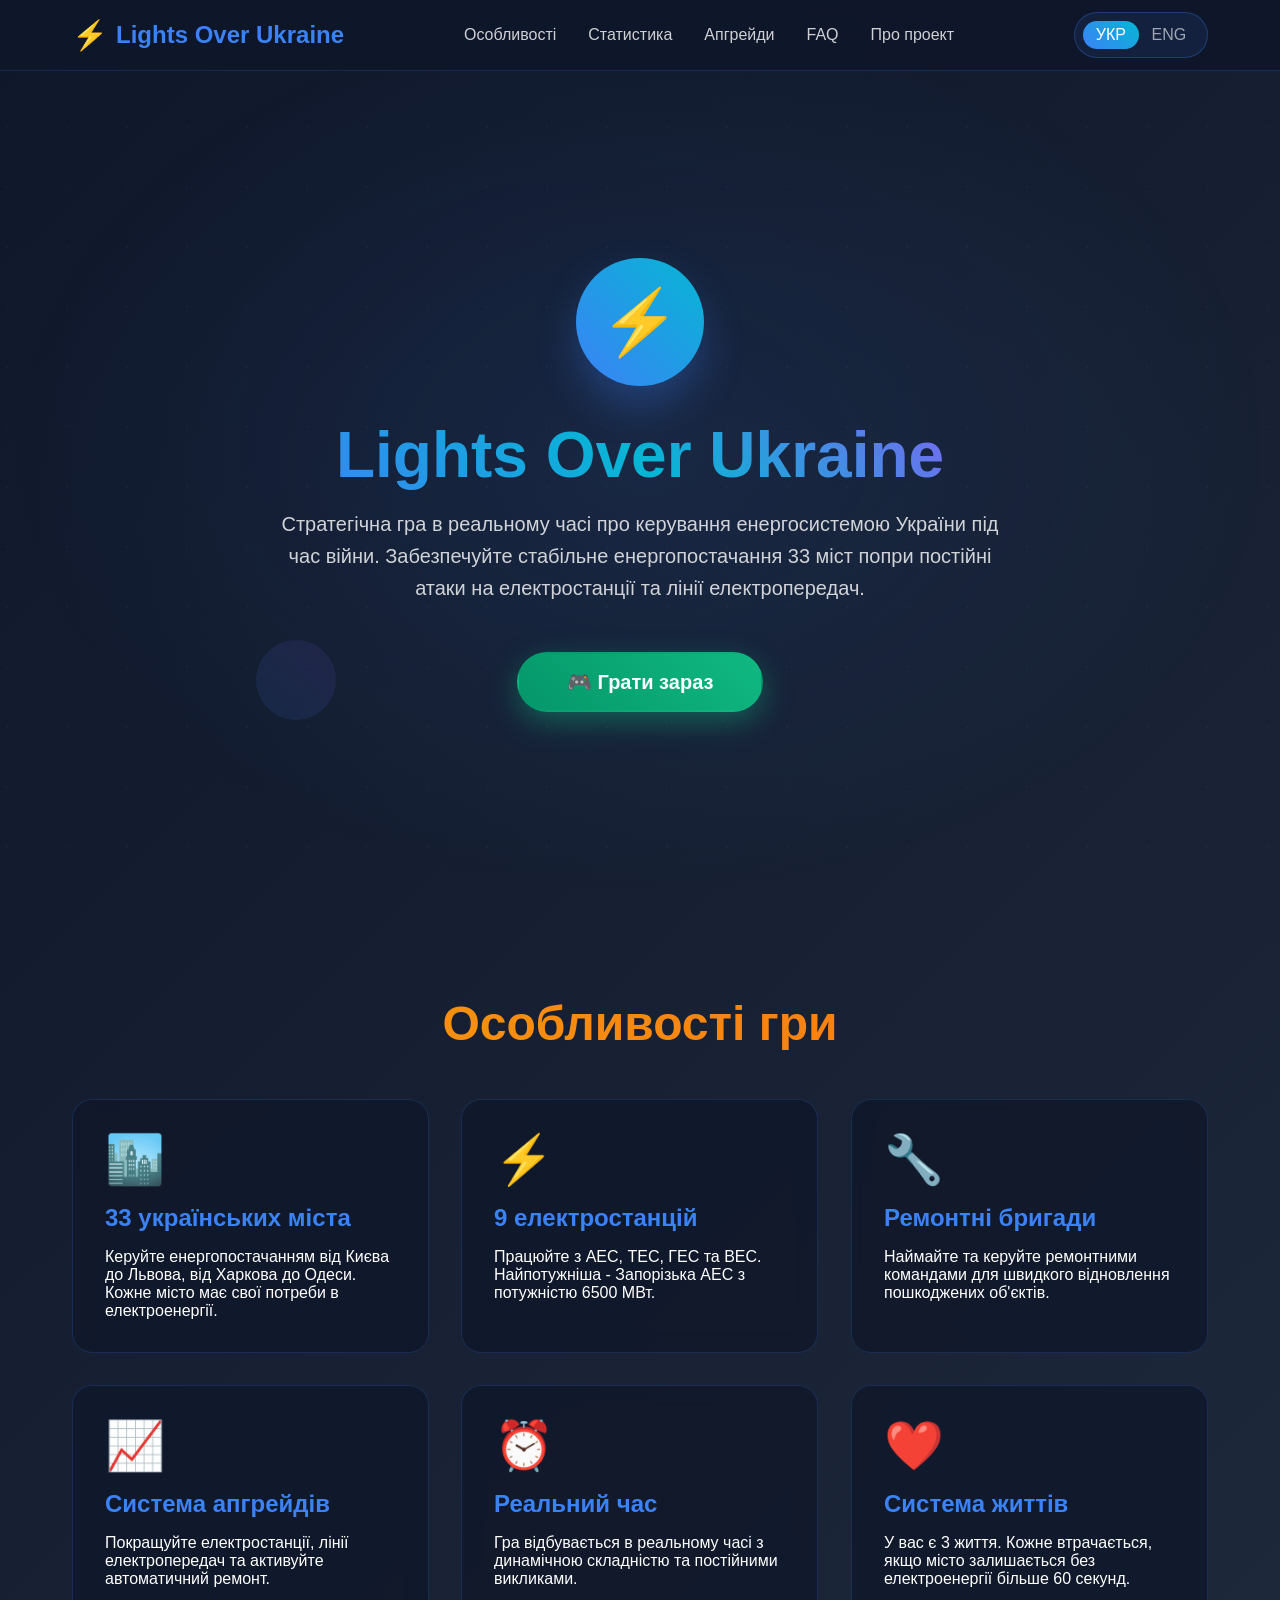
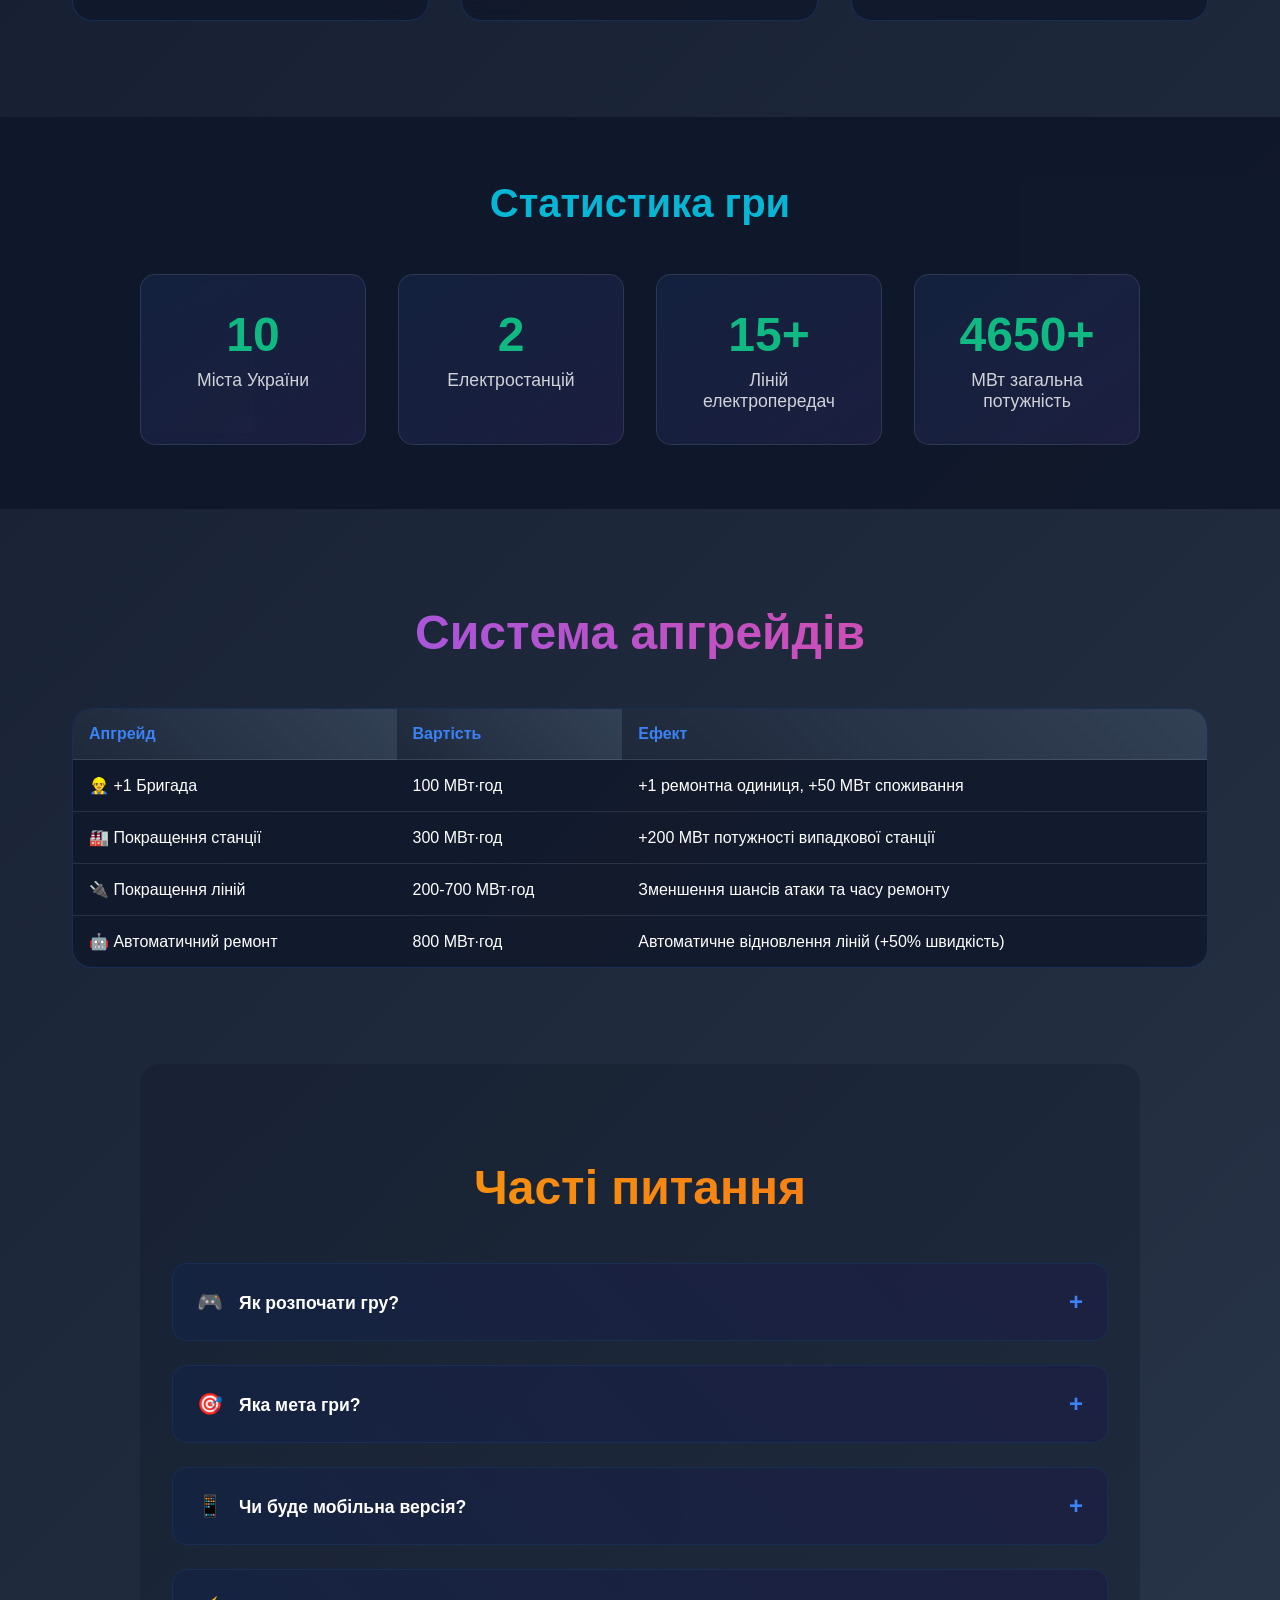
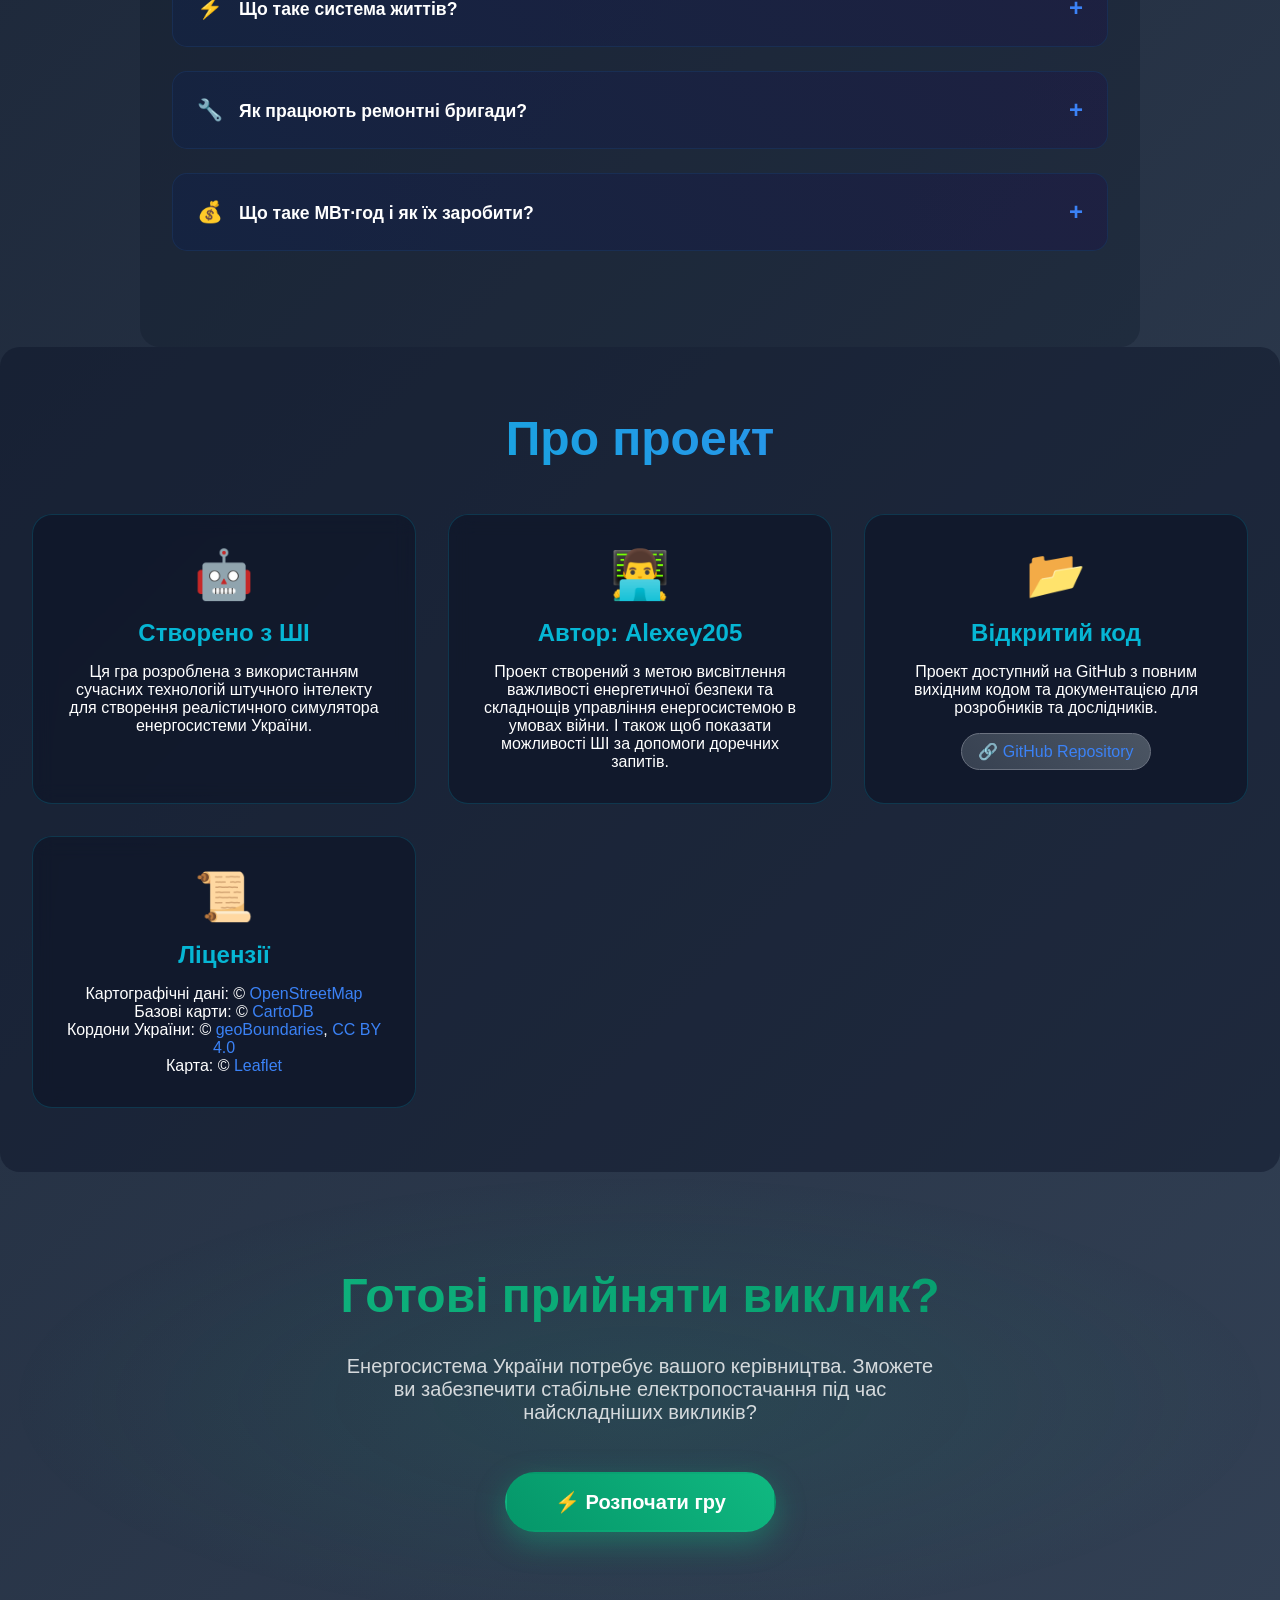
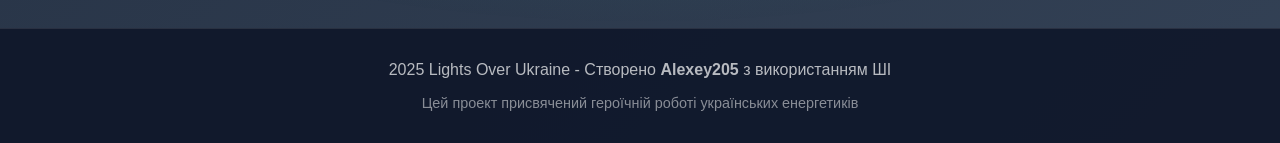
==== commit df993782: "Added nav, faq section, languages" ====
--- a/index.html
+++ b/index.html
@@ -5,6 +5,11 @@
     <meta charset="UTF-8">
     <meta name="viewport" content="width=device-width, initial-scale=1.0, user-scalable=no">
     <title>Lights Over Ukraine - Стратегічна гра про енергосистему України</title>
+    <meta name="description" content="Стратегічна гра в реальному часі про керування енергосистемою України під час війни. Забезпечуйте стабільне енергопостачання 33 міст попри постійні атаки.">
+    <meta name="keywords" content="гра, стратегія, енергосистема, Україна, симулятор">
+    <meta property="og:title" content="Lights Over Ukraine">
+    <meta property="og:description" content="Керуйте енергосистемою України під час війни">
+    <meta property="og:type" content="website">
     <link rel="icon" href="src/icon.png" type="image/png">
     <style>
         * {
@@ -20,6 +25,183 @@
             overflow-x: hidden;
             -webkit-font-smoothing: antialiased;
             -moz-osx-font-smoothing: grayscale;
+        }
+
+        /* Navigation */
+        .navbar {
+            position: fixed;
+            top: 0;
+            left: 0;
+            right: 0;
+            background: rgba(15, 23, 42, 0.95);
+            backdrop-filter: blur(20px);
+            border-bottom: 1px solid rgba(59, 130, 246, 0.2);
+            z-index: 1000;
+            transition: all 0.3s ease;
+        }
+
+        .navbar.scrolled {
+            background: rgba(15, 23, 42, 0.98);
+            box-shadow: 0 4px 20px rgba(0, 0, 0, 0.3);
+        }
+
+        .nav-container {
+            max-width: 1200px;
+            margin: 0 auto;
+            padding: 0 2rem;
+            display: flex;
+            align-items: center;
+            justify-content: space-between;
+            height: 70px;
+        }
+
+        .nav-logo {
+            display: flex;
+            align-items: center;
+            font-size: 1.5rem;
+            font-weight: bold;
+            color: #3b82f6;
+            text-decoration: none;
+            transition: color 0.3s ease;
+        }
+
+        .nav-logo:hover {
+            color: #06b6d4;
+        }
+
+        .nav-logo::before {
+            content: '⚡';
+            margin-right: 0.5rem;
+            font-size: 1.8rem;
+        }
+
+        .nav-menu {
+            display: flex;
+            align-items: center;
+            list-style: none;
+            gap: 2rem;
+        }
+
+        .nav-link {
+            color: rgba(255, 255, 255, 0.8);
+            text-decoration: none;
+            font-weight: 500;
+            transition: all 0.3s ease;
+            position: relative;
+            padding: 0.5rem 0;
+        }
+
+        .nav-link:hover {
+            color: #3b82f6;
+        }
+
+        .nav-link::after {
+            content: '';
+            position: absolute;
+            bottom: 0;
+            left: 0;
+            width: 0;
+            height: 2px;
+            background: linear-gradient(45deg, #3b82f6, #06b6d4);
+            transition: width 0.3s ease;
+        }
+
+        .nav-link:hover::after {
+            width: 100%;
+        }
+
+        .nav-right {
+            display: flex;
+            align-items: center;
+            gap: 1.5rem;
+        }
+
+        /* Language Switcher */
+        .lang-switcher {
+            position: relative;
+            display: flex;
+            align-items: center;
+            background: rgba(59, 130, 246, 0.1);
+            border: 1px solid rgba(59, 130, 246, 0.3);
+            border-radius: 25px;
+            padding: 0.5rem;
+            cursor: pointer;
+            transition: all 0.3s ease;
+        }
+
+        .lang-switcher:hover {
+            background: rgba(59, 130, 246, 0.2);
+            border-color: rgba(59, 130, 246, 0.5);
+        }
+
+        .lang-option {
+            padding: 0.3rem 0.8rem;
+            border-radius: 20px;
+            font-weight: 500;
+            transition: all 0.3s ease;
+            cursor: pointer;
+        }
+
+        .lang-option.active {
+            background: linear-gradient(45deg, #3b82f6, #06b6d4);
+            color: white;
+        }
+
+        .lang-option:not(.active) {
+            color: rgba(255, 255, 255, 0.6);
+        }
+
+        /* Mobile menu button */
+        .mobile-menu-btn {
+            display: none;
+            flex-direction: column;
+            cursor: pointer;
+            padding: 0.5rem;
+            background: none;
+            border: none;
+            color: white;
+        }
+
+        .mobile-menu-btn span {
+            width: 25px;
+            height: 3px;
+            background: white;
+            margin: 3px 0;
+            transition: 0.3s;
+            border-radius: 2px;
+        }
+
+        /* Back to Top Button */
+        .back-to-top {
+            position: fixed;
+            bottom: 2rem;
+            right: 2rem;
+            width: 50px;
+            height: 50px;
+            background: linear-gradient(45deg, #3b82f6, #06b6d4);
+            color: white;
+            border: none;
+            border-radius: 50%;
+            cursor: pointer;
+            display: flex;
+            align-items: center;
+            justify-content: center;
+            font-size: 1.2rem;
+            opacity: 0;
+            visibility: hidden;
+            transition: all 0.3s ease;
+            z-index: 999;
+            box-shadow: 0 4px 20px rgba(59, 130, 246, 0.3);
+        }
+
+        .back-to-top.visible {
+            opacity: 1;
+            visibility: visible;
+        }
+
+        .back-to-top:hover {
+            transform: translateY(-3px);
+            box-shadow: 0 6px 25px rgba(59, 130, 246, 0.5);
         }
 
         /* Hero Section */
@@ -31,6 +213,7 @@
             text-align: center;
             position: relative;
             background: radial-gradient(ellipse at center, rgba(59, 130, 246, 0.1) 0%, transparent 70%);
+            padding-top: 70px;
         }
 
         .hero::before {
@@ -45,12 +228,9 @@
         }
 
         @keyframes float {
-
-            0%,
-            100% {
+            0%, 100% {
                 transform: translateY(0px);
             }
-
             50% {
                 transform: translateY(-20px);
             }
@@ -75,16 +255,14 @@
             font-size: 4rem;
             box-shadow: 0 20px 40px rgba(59, 130, 246, 0.3);
             animation: pulse 2s ease-in-out infinite;
+            will-change: transform;
         }
 
         @keyframes pulse {
-
-            0%,
-            100% {
+            0%, 100% {
                 transform: scale(1);
                 box-shadow: 0 20px 40px rgba(59, 130, 246, 0.3);
             }
-
             50% {
                 transform: scale(1.05);
                 box-shadow: 0 25px 50px rgba(59, 130, 246, 0.5);
@@ -105,7 +283,6 @@
             from {
                 filter: brightness(1);
             }
-
             to {
                 filter: brightness(1.2);
             }
@@ -130,12 +307,18 @@
             box-shadow: 0 10px 30px rgba(16, 185, 129, 0.4);
             transition: all 0.3s ease;
             border: 2px solid transparent;
+            will-change: transform;
         }
 
         .play-button:hover {
             transform: translateY(-3px);
             box-shadow: 0 15px 40px rgba(16, 185, 129, 0.6);
             background: linear-gradient(45deg, #10b981, #059669);
+        }
+
+        /* Sections spacing */
+        section {
+            scroll-margin-top: 70px;
         }
 
         /* Features Section */
@@ -170,6 +353,7 @@
             transition: all 0.3s ease;
             position: relative;
             overflow: hidden;
+            will-change: transform;
         }
 
         .feature-card::before {
@@ -232,6 +416,7 @@
             border-radius: 15px;
             border: 1px solid rgba(255, 255, 255, 0.1);
             transition: all 0.3s ease;
+            will-change: transform;
         }
 
         .stat-card:hover {
@@ -297,7 +482,95 @@
             background: rgba(59, 130, 246, 0.1);
         }
 
-        /* About Project Section */
+        /* FAQ Section */
+        .faq {
+            padding: 6rem 2rem;
+            max-width: 1000px;
+            margin: 0 auto;
+            background: rgba(15, 23, 42, 0.3);
+            border-radius: 20px;
+        }
+
+        .faq h2 {
+            text-align: center;
+            font-size: 3rem;
+            margin-bottom: 3rem;
+            background: linear-gradient(45deg, #f59e0b, #f97316);
+            background-clip: text;
+            -webkit-background-clip: text;
+            -webkit-text-fill-color: transparent;
+        }
+
+        .faq-container {
+            display: flex;
+            flex-direction: column;
+            gap: 1.5rem;
+        }
+
+        .faq-item {
+            background: rgba(15, 23, 42, 0.8);
+            border: 1px solid rgba(59, 130, 246, 0.2);
+            border-radius: 15px;
+            overflow: hidden;
+            transition: all 0.3s ease;
+        }
+
+        .faq-item:hover {
+            border-color: rgba(59, 130, 246, 0.5);
+            box-shadow: 0 8px 25px rgba(0, 0, 0, 0.2);
+        }
+
+        .faq-question {
+            padding: 1.5rem;
+            background: linear-gradient(45deg, rgba(59, 130, 246, 0.1), rgba(139, 92, 246, 0.1));
+            cursor: pointer;
+            display: flex;
+            justify-content: space-between;
+            align-items: center;
+            font-weight: 600;
+            font-size: 1.1rem;
+            transition: all 0.3s ease;
+        }
+
+        .faq-question:hover {
+            background: linear-gradient(45deg, rgba(59, 130, 246, 0.2), rgba(139, 92, 246, 0.2));
+        }
+
+        .faq-question::after {
+            content: '+';
+            font-size: 1.5rem;
+            font-weight: bold;
+            color: #3b82f6;
+            transition: transform 0.3s ease;
+        }
+
+        .faq-item.active .faq-question::after {
+            transform: rotate(45deg);
+            color: #06b6d4;
+        }
+
+        .faq-answer {
+            max-height: 0;
+            overflow: hidden;
+            transition: max-height 0.3s ease, padding 0.3s ease;
+            background: rgba(15, 23, 42, 0.6);
+        }
+
+        .faq-item.active .faq-answer {
+            max-height: 200px;
+            padding: 1.5rem;
+        }
+
+        .faq-answer p {
+            color: rgba(255, 255, 255, 0.9);
+            line-height: 1.6;
+            margin: 0;
+        }
+
+        .faq-icon {
+            margin-right: 1rem;
+            font-size: 1.3rem;
+        }
         .about-project {
             padding: 4rem 2rem;
             max-width: 1500px;
@@ -332,6 +605,7 @@
             position: relative;
             overflow: hidden;
             text-align: center;
+            will-change: transform;
         }
 
         .about-card::before {
@@ -357,7 +631,6 @@
 
         .about-card a {
             color: #3b82f6;
-            /* Синій колір в стилі сайту */
             text-decoration: none;
             transition: color 0.3s ease;
             position: relative;
@@ -365,10 +638,6 @@
 
         .about-card a:hover {
             color: #06b6d4;
-        }
-
-        .about-card a:hover::after {
-            transform: scaleX(1);
         }
 
         .about-icon {
@@ -428,7 +697,8 @@
 
         /* Touch-friendly improvements */
         .play-button,
-        .github-link {
+        .github-link,
+        .back-to-top {
             -webkit-tap-highlight-color: transparent;
             touch-action: manipulation;
         }
@@ -442,234 +712,6 @@
         /* Smooth scrolling */
         html {
             scroll-behavior: smooth;
-        }
-
-        /* Mobile First - Base styles for mobile */
-        @media (max-width: 480px) {
-            body {
-                font-size: 14px;
-            }
-
-            .hero {
-                min-height: 90vh;
-                padding: 1rem 0;
-            }
-
-            .hero-content {
-                padding: 1rem;
-            }
-
-            .logo {
-                width: 80px;
-                height: 80px;
-                font-size: 2.5rem;
-                margin-bottom: 1.5rem;
-            }
-
-            .hero h1 {
-                font-size: 1.8rem;
-                margin-bottom: 0.5rem;
-                line-height: 1.2;
-            }
-
-            .hero p {
-                font-size: 0.95rem;
-                margin-bottom: 2rem;
-                line-height: 1.4;
-            }
-
-            .play-button {
-                padding: 0.7rem 1.5rem;
-                font-size: 1rem;
-                border-radius: 25px;
-            }
-
-            /* Sections */
-            .features,
-            .upgrades,
-            .about-project {
-                padding: 3rem 1rem;
-            }
-
-            .stats {
-                padding: 3rem 1rem;
-            }
-
-            .cta {
-                padding: 3rem 1rem;
-            }
-
-            .features h2,
-            .upgrades h2,
-            .cta h2,
-            .about-project h2 {
-                font-size: 1.5rem;
-                margin-bottom: 2rem;
-            }
-
-            .stats h2 {
-                font-size: 1.5rem;
-                margin-bottom: 2rem;
-            }
-
-            /* Feature cards */
-            .features-grid,
-            .about-grid {
-                grid-template-columns: 1fr;
-                gap: 1.5rem;
-            }
-
-            .feature-card,
-            .about-card {
-                padding: 1.5rem;
-                border-radius: 15px;
-            }
-
-            .feature-icon,
-            .about-icon {
-                font-size: 2rem;
-                margin-bottom: 0.75rem;
-            }
-
-            .feature-card h3,
-            .about-card h3 {
-                font-size: 1.2rem;
-                margin-bottom: 0.75rem;
-            }
-
-            .feature-card p,
-            .about-card p {
-                font-size: 0.9rem;
-                line-height: 1.4;
-            }
-
-            /* Stats */
-            .stats-grid {
-                grid-template-columns: repeat(2, 1fr);
-                gap: 1rem;
-                max-width: 400px;
-            }
-
-            .stat-card {
-                padding: 1rem;
-            }
-
-            .stat-number {
-                font-size: 2rem;
-            }
-
-            .stat-label {
-                font-size: 0.9rem;
-            }
-
-            /* Upgrade table */
-            .upgrade-table {
-                border-radius: 15px;
-                overflow-x: auto;
-            }
-
-            .upgrade-table table {
-                min-width: 500px;
-            }
-
-            .upgrade-table th,
-            .upgrade-table td {
-                padding: 0.75rem 0.5rem;
-                font-size: 0.85rem;
-            }
-
-            /* CTA */
-            .cta h2 {
-                font-size: 1.5rem;
-                margin-bottom: 1rem;
-            }
-
-            .cta p {
-                font-size: 1rem;
-                margin-bottom: 2rem;
-            }
-
-            /* GitHub link */
-            .github-link {
-                padding: 0.4rem 0.8rem;
-                font-size: 0.85rem;
-                margin-top: 0.75rem;
-            }
-
-            /* Footer */
-            footer {
-                padding: 1.5rem 1rem !important;
-            }
-
-            footer p {
-                font-size: 0.85rem !important;
-            }
-
-            /* Background elements - hide on mobile for performance */
-            .bg-element {
-                display: none;
-            }
-        }
-
-        /* Tablet styles */
-        @media (min-width: 481px) and (max-width: 768px) {
-            .hero h1 {
-                font-size: 2.2rem;
-            }
-
-            .hero p {
-                font-size: 1rem;
-            }
-
-            .play-button {
-                padding: 0.8rem 2rem;
-                font-size: 1.1rem;
-            }
-
-            .features,
-            .upgrades,
-            .about-project {
-                padding: 4rem 2rem;
-            }
-
-            .features h2,
-            .upgrades h2,
-            .cta h2,
-            .about-project h2 {
-                font-size: 2.2rem;
-            }
-
-            .features-grid,
-            .about-grid {
-                grid-template-columns: repeat(2, 1fr);
-                gap: 1.5rem;
-            }
-
-            .stats-grid {
-                grid-template-columns: repeat(2, 1fr);
-                gap: 1.5rem;
-            }
-
-            /* Make upgrade table scrollable on tablet */
-            .upgrade-table {
-                overflow-x: auto;
-            }
-        }
-
-        /* Large tablet/small desktop */
-        @media (min-width: 769px) and (max-width: 1024px) {
-            .hero h1 {
-                font-size: 3rem;
-            }
-
-            .features-grid,
-            .about-grid {
-                grid-template-columns: repeat(2, 1fr);
-            }
-
-            .stats-grid {
-                grid-template-columns: repeat(4, 1fr);
-            }
         }
 
         /* Animated Background Elements */
@@ -706,174 +748,394 @@
         }
 
         @keyframes backgroundFloat {
-
-            0%,
-            100% {
+            0%, 100% {
                 transform: translateY(0px) rotate(0deg);
                 opacity: 0.3;
             }
-
             50% {
                 transform: translateY(-30px) rotate(180deg);
                 opacity: 0.6;
             }
         }
+
+        /* Mobile Styles */
+        @media (max-width: 768px) {
+            .mobile-menu-btn {
+                display: flex;
+            }
+
+            .nav-menu {
+                position: fixed;
+                top: 70px;
+                left: -100%;
+                width: 100%;
+                height: calc(100vh - 70px);
+                background: rgba(15, 23, 42, 0.98);
+                flex-direction: column;
+                justify-content: flex-start;
+                align-items: center;
+                padding-top: 2rem;
+                gap: 1.5rem;
+                transition: left 0.3s ease;
+                backdrop-filter: blur(20px);
+            }
+
+            .nav-menu.active {
+                left: 0;
+            }
+
+            .nav-container {
+                padding: 0 1rem;
+            }
+
+            .nav-logo {
+                font-size: 1.2rem;
+            }
+
+            .hero h1 {
+                font-size: 2rem;
+                margin-bottom: 0.5rem;
+            }
+
+            .hero p {
+                font-size: 1rem;
+                margin-bottom: 2rem;
+            }
+
+            .play-button {
+                padding: 0.8rem 2rem;
+                font-size: 1rem;
+            }
+
+            .features, .upgrades, .about-project {
+                padding: 3rem 1rem;
+            }
+
+            .stats {
+                padding: 3rem 1rem;
+            }
+
+            .cta {
+                padding: 3rem 1rem;
+            }
+
+            .features h2, .upgrades h2, .cta h2, .about-project h2 {
+                font-size: 2rem;
+                margin-bottom: 2rem;
+            }
+
+            .stats h2 {
+                font-size: 2rem;
+                margin-bottom: 2rem;
+            }
+
+            .faq h2 {
+                font-size: 2rem;
+                margin-bottom: 2rem;
+            }
+
+            .faq {
+                padding: 3rem 1rem;
+            }
+
+            .faq-question {
+                padding: 1rem;
+                font-size: 1rem;
+            }
+
+            .faq-item.active .faq-answer {
+                max-height: 300px;
+                padding: 1rem;
+            }
+
+            .faq-icon {
+                margin-right: 0.5rem;
+                font-size: 1.1rem;
+            }
+
+            .back-to-top {
+                bottom: 1rem;
+                right: 1rem;
+                width: 45px;
+                height: 45px;
+                font-size: 1rem;
+            }
+
+            .bg-element {
+                display: none;
+            }
+        }
+
+        @media (max-width: 480px) {
+            .hero h1 {
+                font-size: 1.8rem;
+            }
+
+            .logo {
+                width: 80px;
+                height: 80px;
+                font-size: 2.5rem;
+            }
+
+            .features-grid, .about-grid {
+                grid-template-columns: 1fr;
+            }
+
+            .stats-grid {
+                grid-template-columns: repeat(2, 1fr);
+                gap: 1rem;
+            }
+
+            .upgrade-table {
+                overflow-x: auto;
+            }
+
+            .upgrade-table table {
+                min-width: 500px;
+            }
+        }
     </style>
 </head>
 
 <body>
+    <!-- Navigation -->
+    <nav class="navbar" id="navbar">
+        <div class="nav-container">
+            <a href="#hero" class="nav-logo">Lights Over Ukraine</a>
+            
+            <ul class="nav-menu" id="nav-menu">
+                <li><a href="#features" class="nav-link" data-uk="Особливості" data-en="Features">Особливості</a></li>
+                <li><a href="#stats" class="nav-link" data-uk="Статистика" data-en="Statistics">Статистика</a></li>
+                <li><a href="#upgrades" class="nav-link" data-uk="Апгрейди" data-en="Upgrades">Апгрейди</a></li>
+                <li><a href="#faq" class="nav-link" data-uk="FAQ" data-en="FAQ">FAQ</a></li>
+                <li><a href="#about" class="nav-link" data-uk="Про проект" data-en="About">Про проект</a></li>
+            </ul>
+
+            <div class="nav-right">
+                <div class="lang-switcher" id="lang-switcher">
+                    <div class="lang-option active" data-lang="uk">УКР</div>
+                    <div class="lang-option" data-lang="en">ENG</div>
+                </div>
+                
+                <button class="mobile-menu-btn" id="mobile-menu-btn">
+                    <span></span>
+                    <span></span>
+                    <span></span>
+                </button>
+            </div>
+        </div>
+    </nav>
+
+    <!-- Back to Top Button -->
+    <button class="back-to-top" id="back-to-top" title="Повернутися наверх">
+        ↑
+    </button>
+
     <!-- Animated background elements -->
     <div class="bg-element"></div>
     <div class="bg-element"></div>
     <div class="bg-element"></div>
 
     <!-- Hero Section -->
-    <section class="hero">
+    <section class="hero" id="hero">
         <div class="hero-content">
             <div class="logo">⚡</div>
-            <h1>Lights Over Ukraine</h1>
-            <p>Стратегічна гра в реальному часі про керування енергосистемою України під час війни. Забезпечуйте
-                стабільне енергопостачання 33 міст попри постійні атаки на електростанції та лінії електропередач.</p>
-            <a href="base_game.html" class="play-button">🎮 Грати зараз</a>
+            <h1 data-uk="Lights Over Ukraine" data-en="Lights Over Ukraine">Lights Over Ukraine</h1>
+            <p data-uk="Стратегічна гра в реальному часі про керування енергосистемою України під час війни. Забезпечуйте стабільне енергопостачання 33 міст попри постійні атаки на електростанції та лінії електропередач." data-en="Real-time strategic game about managing Ukraine's energy system during wartime. Ensure stable power supply to 33 cities despite constant attacks on power plants and transmission lines.">Стратегічна гра в реальному часі про керування енергосистемою України під час війни. Забезпечуйте стабільне енергопостачання 33 міст попри постійні атаки на електростанції та лінії електропередач.</p>
+            <a href="base_game.html" class="play-button" data-uk="🎮 Грати зараз" data-en="🎮 Play Now">🎮 Грати зараз</a>
         </div>
     </section>
 
     <!-- Features Section -->
-    <section class="features">
-        <h2>Особливості гри</h2>
+    <section class="features" id="features">
+        <h2 data-uk="Особливості гри" data-en="Game Features">Особливості гри</h2>
         <div class="features-grid">
             <div class="feature-card">
                 <span class="feature-icon">🏙️</span>
-                <h3>33 українських міста</h3>
-                <p>Керуйте енергопостачанням від Києва до Львова, від Харкова до Одеси. Кожне місто має свої потреби в
-                    електроенергії.</p>
+                <h3 data-uk="33 українських міста" data-en="33 Ukrainian Cities">33 українських міста</h3>
+                <p data-uk="Керуйте енергопостачанням від Києва до Львова, від Харкова до Одеси. Кожне місто має свої потреби в електроенергії." data-en="Manage power supply from Kyiv to Lviv, from Kharkiv to Odesa. Each city has its own electricity needs.">Керуйте енергопостачанням від Києва до Львова, від Харкова до Одеси. Кожне місто має свої потреби в електроенергії.</p>
             </div>
             <div class="feature-card">
                 <span class="feature-icon">⚡</span>
-                <h3>9 електростанцій</h3>
-                <p>Працюйте з АЕС, ТЕС, ГЕС та ВЕС. Найпотужніша - Запорізька АЕС з потужністю 6500 МВт.</p>
+                <h3 data-uk="9 електростанцій" data-en="9 Power Plants">9 електростанцій</h3>
+                <p data-uk="Працюйте з АЕС, ТЕС, ГЕС та ВЕС. Найпотужніша - Запорізька АЕС з потужністю 6500 МВт." data-en="Work with nuclear, thermal, hydro and wind power plants. The most powerful is Zaporizhzhia NPP with 6500 MW capacity.">Працюйте з АЕС, ТЕС, ГЕС та ВЕС. Найпотужніша - Запорізька АЕС з потужністю 6500 МВт.</p>
             </div>
             <div class="feature-card">
                 <span class="feature-icon">🔧</span>
-                <h3>Ремонтні бригади</h3>
-                <p>Наймайте та керуйте ремонтними командами для швидкого відновлення пошкоджених об'єктів.</p>
+                <h3 data-uk="Ремонтні бригади" data-en="Repair Teams">Ремонтні бригади</h3>
+                <p data-uk="Наймайте та керуйте ремонтними командами для швидкого відновлення пошкоджених об'єктів." data-en="Hire and manage repair teams for quick restoration of damaged facilities.">Наймайте та керуйте ремонтними командами для швидкого відновлення пошкоджених об'єктів.</p>
             </div>
             <div class="feature-card">
                 <span class="feature-icon">📈</span>
-                <h3>Система апгрейдів</h3>
-                <p>Покращуйте електростанції, лінії електропередач та активуйте автоматичний ремонт.</p>
+                <h3 data-uk="Система апгрейдів" data-en="Upgrade System">Система апгрейдів</h3>
+                <p data-uk="Покращуйте електростанції, лінії електропередач та активуйте автоматичний ремонт." data-en="Improve power plants, transmission lines and activate automatic repair.">Покращуйте електростанції, лінії електропередач та активуйте автоматичний ремонт.</p>
             </div>
             <div class="feature-card">
                 <span class="feature-icon">⏰</span>
-                <h3>Реальний час</h3>
-                <p>Гра відбувається в реальному часі з динамічною складністю та постійними викликами.</p>
+                <h3 data-uk="Реальний час" data-en="Real Time">Реальний час</h3>
+                <p data-uk="Гра відбувається в реальному часі з динамічною складністю та постійними викликами." data-en="The game takes place in real time with dynamic difficulty and constant challenges.">Гра відбувається в реальному часі з динамічною складністю та постійними викликами.</p>
             </div>
             <div class="feature-card">
                 <span class="feature-icon">❤️</span>
-                <h3>Система життів</h3>
-                <p>У вас є 3 життя. Кожне втрачається, якщо місто залишається без електроенергії більше 60 секунд.</p>
+                <h3 data-uk="Система життів" data-en="Lives System">Система життів</h3>
+                <p data-uk="У вас є 3 життя. Кожне втрачається, якщо місто залишається без електроенергії більше 60 секунд." data-en="You have 3 lives. Each is lost if a city remains without electricity for more than 60 seconds.">У вас є 3 життя. Кожне втрачається, якщо місто залишається без електроенергії більше 60 секунд.</p>
             </div>
         </div>
     </section>
 
     <!-- Statistics Section -->
-    <section class="stats">
-        <h2>Статистика гри</h2>
+    <section class="stats" id="stats">
+        <h2 data-uk="Статистика гри" data-en="Game Statistics">Статистика гри</h2>
         <div class="stats-grid">
             <div class="stat-card">
                 <div class="stat-number">33</div>
-                <div class="stat-label">Міста України</div>
+                <div class="stat-label" data-uk="Міста України" data-en="Ukrainian Cities">Міста України</div>
             </div>
             <div class="stat-card">
                 <div class="stat-number">9</div>
-                <div class="stat-label">Електростанцій</div>
+                <div class="stat-label" data-uk="Електростанцій" data-en="Power Plants">Електростанцій</div>
             </div>
             <div class="stat-card">
                 <div class="stat-number">50+</div>
-                <div class="stat-label">Ліній електропередач</div>
+                <div class="stat-label" data-uk="Ліній електропередач" data-en="Transmission Lines">Ліній електропередач</div>
             </div>
             <div class="stat-card">
                 <div class="stat-number">15000+</div>
-                <div class="stat-label">МВт загальна потужність</div>
+                <div class="stat-label" data-uk="МВт загальна потужність" data-en="MW Total Capacity">МВт загальна потужність</div>
             </div>
         </div>
     </section>
 
     <!-- Upgrades Table -->
-    <section class="upgrades">
-        <h2>Система апгрейдів</h2>
+    <section class="upgrades" id="upgrades">
+        <h2 data-uk="Система апгрейдів" data-en="Upgrade System">Система апгрейдів</h2>
         <div class="upgrade-table">
             <table>
                 <thead>
                     <tr>
-                        <th>Апгрейд</th>
-                        <th>Вартість</th>
-                        <th>Ефект</th>
+                        <th data-uk="Апгрейд" data-en="Upgrade">Апгрейд</th>
+                        <th data-uk="Вартість" data-en="Cost">Вартість</th>
+                        <th data-uk="Ефект" data-en="Effect">Ефект</th>
                     </tr>
                 </thead>
                 <tbody>
                     <tr>
-                        <td>👷‍♂️ +1 Бригада</td>
-                        <td>100 МВт·год</td>
-                        <td>+1 ремонтна одиниця, +50 МВт споживання</td>
+                        <td data-uk="👷‍♂️ +1 Бригада" data-en="👷‍♂️ +1 Team">👷‍♂️ +1 Бригада</td>
+                        <td data-uk="100 МВт·год" data-en="100 MWh">100 МВт·год</td>
+                        <td data-uk="+1 ремонтна одиниця, +50 МВт споживання" data-en="+1 repair unit, +50 MW consumption">+1 ремонтна одиниця, +50 МВт споживання</td>
                     </tr>
                     <tr>
-                        <td>🏭 Покращення станції</td>
-                        <td>300 МВт·год</td>
-                        <td>+200 МВт потужності випадкової станції</td>
+                        <td data-uk="🏭 Покращення станції" data-en="🏭 Station Upgrade">🏭 Покращення станції</td>
+                        <td data-uk="300 МВт·год" data-en="300 MWh">300 МВт·год</td>
+                        <td data-uk="+200 МВт потужності випадкової станції" data-en="+200 MW capacity to random station">+200 МВт потужності випадкової станції</td>
                     </tr>
                     <tr>
-                        <td>🔌 Покращення ліній</td>
-                        <td>200-700 МВт·год</td>
-                        <td>Зменшення шансів атаки та часу ремонту</td>
+                        <td data-uk="🔌 Покращення ліній" data-en="🔌 Line Upgrade">🔌 Покращення ліній</td>
+                        <td data-uk="200-700 МВт·год" data-en="200-700 MWh">200-700 МВт·год</td>
+                        <td data-uk="Зменшення шансів атаки та часу ремонту" data-en="Reduced attack chances and repair time">Зменшення шансів атаки та часу ремонту</td>
                     </tr>
                     <tr>
-                        <td>🤖 Автоматичний ремонт</td>
-                        <td>800 МВт·год</td>
-                        <td>Автоматичне відновлення ліній (+50% швидкість)</td>
+                        <td data-uk="🤖 Автоматичний ремонт" data-en="🤖 Auto Repair">🤖 Автоматичний ремонт</td>
+                        <td data-uk="800 МВт·год" data-en="800 MWh">800 МВт·год</td>
+                        <td data-uk="Автоматичне відновлення ліній (+50% швидкість)" data-en="Automatic line restoration (+50% speed)">Автоматичне відновлення ліній (+50% швидкість)</td>
                     </tr>
                 </tbody>
             </table>
         </div>
     </section>
 
+    <!-- FAQ Section -->
+    <section class="faq" id="faq">
+        <h2 data-uk="Часті питання" data-en="Frequently Asked Questions">Часті питання</h2>
+        <div class="faq-container">
+            <div class="faq-item">
+                <div class="faq-question">
+                    <span><span class="faq-icon">🎮</span><span data-uk="Як розпочати гру?" data-en="How to start playing?">Як розпочати гру?</span></span>
+                </div>
+                <div class="faq-answer">
+                    <p data-uk="Для початку гри натисніть на кнопку 'Грати зараз' або 'Розпочати гру' на головній сторінці сайту. Ви будете перенаправлені до ігрового інтерфейсу, де зможете розпочати керування енергосистемою України." data-en="To start the game, click the 'Play Now' or 'Start Game' button on the main page of the site. You will be redirected to the game interface where you can begin managing Ukraine's energy system.">Для початку гри натисніть на кнопку "Грати зараз" або "Розпочати гру" на головній сторінці сайту. Ви будете перенаправлені до ігрового інтерфейсу, де зможете розпочати керування енергосистемою України.</p>
+                </div>
+            </div>
+            
+            <div class="faq-item">
+                <div class="faq-question">
+                    <span><span class="faq-icon">🎯</span><span data-uk="Яка мета гри?" data-en="What is the goal of the game?">Яка мета гри?</span></span>
+                </div>
+                <div class="faq-answer">
+                    <p data-uk="Головна мета гри - відновлення та підтримка енергосистеми України під час війни. Ви повинні забезпечувати стабільне електропостачання для 33 українських міст, керуючи 9 електростанціями та 50+ лініями електропередач, попри постійні атаки на інфраструктуру." data-en="The main goal of the game is to restore and maintain Ukraine's energy system during wartime. You must ensure stable electricity supply to 33 Ukrainian cities by managing 9 power plants and 50+ transmission lines, despite constant attacks on infrastructure.">Головна мета гри - відновлення та підтримка енергосистеми України під час війни. Ви повинні забезпечувати стабільне електропостачання для 33 українських міст, керуючи 9 електростанціями та 50+ лініями електропередач, попри постійні атаки на інфраструктуру.</p>
+                </div>
+            </div>
+            
+            <div class="faq-item">
+                <div class="faq-question">
+                    <span><span class="faq-icon">📱</span><span data-uk="Чи буде мобільна версія?" data-en="Will there be a mobile version?">Чи буде мобільна версія?</span></span>
+                </div>
+                <div class="faq-answer">
+                    <p data-uk="Мобільна версія гри знаходиться в планах розробки, але наразі не є першочерговим завданням. Спочатку ми зосереджуємося на наповненні гри новим контентом, функціями та покращенні ігрового процесу для десктопної версії." data-en="A mobile version of the game is planned for development, but it's not currently a priority. First, we are focusing on filling the game with new content, features and improving gameplay for the desktop version.">Мобільна версія гри знаходиться в планах розробки, але наразі не є першочерговим завданням. Спочатку ми зосереджуємося на наповненні гри новим контентом, функціями та покращенні ігрового процесу для десктопної версії.</p>
+                </div>
+            </div>
+            
+            <div class="faq-item">
+                <div class="faq-question">
+                    <span><span class="faq-icon">⚡</span><span data-uk="Що таке система життів?" data-en="What is the lives system?">Що таке система життів?</span></span>
+                </div>
+                <div class="faq-answer">
+                    <p data-uk="У грі є система з 3 життів. Ви втрачаєте одне життя кожного разу, коли будь-яке місто залишається без електроенергії більше 60 секунд. Коли всі життя закінчуються - гра завершується. Це додає напругу та реалістичності до процесу управління енергосистемою." data-en="The game has a system of 3 lives. You lose one life every time any city remains without electricity for more than 60 seconds. When all lives are exhausted - the game ends. This adds tension and realism to the energy system management process.">У грі є система з 3 життів. Ви втрачаєте одне життя кожного разу, коли будь-яке місто залишається без електроенергії більше 60 секунд. Коли всі життя закінчуються - гра завершується. Це додає напругу та реалістичності до процесу управління енергосистемою.</p>
+                </div>
+            </div>
+            
+            <div class="faq-item">
+                <div class="faq-question">
+                    <span><span class="faq-icon">🔧</span><span data-uk="Як працюють ремонтні бригади?" data-en="How do repair teams work?">Як працюють ремонтні бригади?</span></span>
+                </div>
+                <div class="faq-answer">
+                    <p data-uk="Ремонтні бригади - це ключовий елемент гри. Вони відновлюють пошкоджені електростанції та лінії електропередач. Ви можете наймати додаткові бригади за накопичену енергію, що збільшує швидкість відновлення інфраструктури після атак." data-en="Repair teams are a key element of the game. They restore damaged power plants and transmission lines. You can hire additional teams using accumulated energy, which increases the speed of infrastructure restoration after attacks.">Ремонтні бригади - це ключовий елемент гри. Вони відновлюють пошкоджені електростанції та лінії електропередач. Ви можете наймати додаткові бригади за накопичену енергію, що збільшує швидкість відновлення інфраструктури після атак.</p>
+                </div>
+            </div>
+            
+            <div class="faq-item">
+                <div class="faq-question">
+                    <span><span class="faq-icon">💰</span><span data-uk="Що таке МВт·год і як їх заробити?" data-en="What are MWh and how to earn them?">Що таке МВт·год і як їх заробити?</span></span>
+                </div>
+                <div class="faq-answer">
+                    <p data-uk="МВт·год (мегават-години) - це ігрова валюта, яка представляє накопичену електроенергію. Ви заробляєте МВт·год, коли ваші електростанції працюють та постачають енергію містам. Цю валюту можна витрачати на апгрейди, наймання ремонтних бригад та покращення інфраструктури." data-en="MWh (megawatt-hours) is the game currency that represents accumulated electrical energy. You earn MWh when your power plants operate and supply energy to cities. This currency can be spent on upgrades, hiring repair teams and infrastructure improvements.">МВт·год (мегават-години) - це ігрова валюта, яка представляє накопичену електроенергію. Ви заробляєте МВт·год, коли ваші електростанції працюють та постачають енергію містам. Цю валюту можна витрачати на апгрейди, наймання ремонтних бригад та покращення інфраструктури.</p>
+                </div>
+            </div>
+        </div>
+    </section>
+
     <!-- About Project Section -->
-    <section class="about-project">
+    <section class="about-project" id="about">
         <div class="about-content">
-            <h2>Про проект</h2>
+            <h2 data-uk="Про проект" data-en="About Project">Про проект</h2>
             <div class="about-grid">
                 <div class="about-card">
                     <span class="about-icon">🤖</span>
-                    <h3>Створено з ШІ</h3>
-                    <p>Ця гра розроблена з використанням сучасних технологій штучного інтелекту для створення
-                        реалістичного симулятора енергосистеми України.</p>
+                    <h3 data-uk="Створено з ШІ" data-en="Created with AI">Створено з ШІ</h3>
+                    <p data-uk="Ця гра розроблена з використанням сучасних технологій штучного інтелекту для створення реалістичного симулятора енергосистеми України." data-en="This game is developed using modern artificial intelligence technologies to create a realistic simulator of Ukraine's energy system.">Ця гра розроблена з використанням сучасних технологій штучного інтелекту для створення реалістичного симулятора енергосистеми України.</p>
                 </div>
                 <div class="about-card">
                     <span class="about-icon">👨‍💻</span>
-                    <h3>Автор: Alexey205</h3>
-                    <p>Проект створений з метою висвітлення важливості енергетичної безпеки та складнощів управління
-                        енергосистемою в умовах війни. А також щоб показати можливості ШІ за допомоги доречних запитів.
-                    </p>
+                    <h3 data-uk="Автор: Alexey205" data-en="Author: Alexey205">Автор: Alexey205</h3>
+                    <p data-uk="Проект створений з метою висвітлення важливості енергетичної безпеки та складнощів управління енергосистемою в умовах війни. І також щоб показати можливості ШІ за допомоги доречних запитів." data-en="The project was created to highlight the importance of energy security and the complexities of energy system management during wartime. And also to show the capabilities of AI through relevant queries.">Проект створений з метою висвітлення важливості енергетичної безпеки та складнощів управління енергосистемою в умовах війни. І також щоб показати можливості ШІ за допомоги доречних запитів.</p>
                 </div>
                 <div class="about-card">
                     <span class="about-icon">📂</span>
-                    <h3>Відкритий код</h3>
-                    <p>Проект доступний на GitHub з повним вихідним кодом та документацією для розробників та
-                        дослідників.</p>
+                    <h3 data-uk="Відкритий код" data-en="Open Source">Відкритий код</h3>
+                    <p data-uk="Проект доступний на GitHub з повним вихідним кодом та документацією для розробників та дослідників." data-en="The project is available on GitHub with full source code and documentation for developers and researchers.">Проект доступний на GitHub з повним вихідним кодом та документацією для розробників та дослідників.</p>
                     <a href="https://github.com/Alexey205/Lights-Over-Ukraine" target="_blank" class="github-link">
-                        🔗 GitHub Repository
+                        <span data-uk="🔗 GitHub Repository" data-en="🔗 GitHub Repository">🔗 GitHub Repository</span>
                     </a>
                 </div>
                 <div class="about-card">
                     <span class="about-icon">📜</span>
-                    <h3>Ліцензії</h3>
+                    <h3 data-uk="Ліцензії" data-en="Licenses">Ліцензії</h3>
                     <p>
-                        Картографічні дані: © <a href="https://www.openstreetmap.org/copyright"
-                            target="_blank">OpenStreetMap</a><br>
-                        Базові карти: © <a href="https://carto.com/" target="_blank">CartoDB</a><br>
-                        Кордони України: © <a href="https://www.geoboundaries.org" target="_blank">geoBoundaries</a>,
+                        <span data-uk="Картографічні дані: © " data-en="Cartographic data: © ">Картографічні дані: © </span><a href="https://www.openstreetmap.org/copyright" target="_blank">OpenStreetMap</a><br>
+                        <span data-uk="Базові карти: © " data-en="Base maps: © ">Базові карти: © </span><a href="https://carto.com/" target="_blank">CartoDB</a><br>
+                        <span data-uk="Кордони України: © " data-en="Ukraine borders: © ">Кордони України: © </span><a href="https://www.geoboundaries.org" target="_blank">geoBoundaries</a>,
                         <a href="https://creativecommons.org/licenses/by/4.0/" target="_blank">CC BY 4.0</a><br>
-                        Карта: © <a href="https://leafletjs.com" target="_blank">Leaflet</a><br>
+                        <span data-uk="Карта: © " data-en="Map: © ">Карта: © </span><a href="https://leafletjs.com" target="_blank">Leaflet</a><br>
                     </p>
                 </div>
             </div>
@@ -882,26 +1144,148 @@
 
     <!-- Call to Action -->
     <section class="cta">
-        <h2>Готові прийняти виклик?</h2>
-        <p>Енергосистема України потребує вашого керівництва. Зможете ви забезпечити стабільне електропостачання під час
-            найскладніших викликів?</p>
-        <a href="base_game.html" class="play-button">⚡ Розпочати гру</a>
+        <h2 data-uk="Готові прийняти виклик?" data-en="Ready to Take the Challenge?">Готові прийняти виклик?</h2>
+        <p data-uk="Енергосистема України потребує вашого керівництва. Зможете ви забезпечити стабільне електропостачання під час найскладніших викликів?" data-en="Ukraine's energy system needs your leadership. Can you ensure stable electricity supply during the most difficult challenges?">Енергосистема України потребує вашого керівництва. Зможете ви забезпечити стабільне електропостачання під час найскладніших викликів?</p>
+        <a href="base_game.html" class="play-button" data-uk="⚡ Розпочати гру" data-en="⚡ Start Game">⚡ Розпочати гру</a>
     </section>
 
-    <footer
-        style="background: rgba(15, 23, 42, 0.9); padding: 2rem; text-align: center; border-top: 1px solid rgba(255, 255, 255, 0.1);">
-        <p style="color: rgba(255, 255, 255, 0.7); margin-bottom: 1rem;">
+    <footer style="background: rgba(15, 23, 42, 0.9); padding: 2rem; text-align: center; border-top: 1px solid rgba(255, 255, 255, 0.1);">
+        <p style="color: rgba(255, 255, 255, 0.7); margin-bottom: 1rem;" data-uk="2025 Lights Over Ukraine - Створено Alexey205 з використанням ШІ" data-en="2025 Lights Over Ukraine - Created by Alexey205 using AI">
             2025 Lights Over Ukraine - Створено <strong>Alexey205</strong> з використанням ШІ
         </p>
-        <p style="color: rgba(255, 255, 255, 0.5); font-size: 0.9rem;">
+        <p style="color: rgba(255, 255, 255, 0.5); font-size: 0.9rem;" data-uk="Цей проект присвячений героїчній роботі українських енергетиків" data-en="This project is dedicated to the heroic work of Ukrainian energy workers">
             Цей проект присвячений героїчній роботі українських енергетиків
         </p>
     </footer>
 
     <script>
-        // Smooth scrolling animation
+        // Language switching functionality
+        const translations = {
+            uk: {
+                backToTop: 'Повернутися наверх'
+            },
+            en: {
+                backToTop: 'Back to top'
+            }
+        };
+
+        let currentLang = 'uk';
+
+        function switchLanguage(lang) {
+            currentLang = lang;
+            document.documentElement.lang = lang;
+            
+            // Update all elements with data attributes
+            const elements = document.querySelectorAll('[data-uk][data-en]');
+            elements.forEach(element => {
+                const text = element.getAttribute(`data-${lang}`);
+                if (text) {
+                    element.textContent = text;
+                }
+            });
+
+            // Update back to top button title
+            const backToTopBtn = document.getElementById('back-to-top');
+            backToTopBtn.title = translations[lang].backToTop;
+
+            // Update language switcher
+            document.querySelectorAll('.lang-option').forEach(option => {
+                option.classList.toggle('active', option.dataset.lang === lang);
+            });
+
+            // Store preference
+            localStorage.setItem('preferredLanguage', lang);
+        }
+
+        // Initialize language switcher
+        document.getElementById('lang-switcher').addEventListener('click', (e) => {
+            if (e.target.classList.contains('lang-option')) {
+                const lang = e.target.dataset.lang;
+                switchLanguage(lang);
+            }
+        });
+
+        // Load saved language preference
+        const savedLang = localStorage.getItem('preferredLanguage');
+        if (savedLang && savedLang !== 'uk') {
+            switchLanguage(savedLang);
+        }
+
+        // Mobile menu functionality
+        const mobileMenuBtn = document.getElementById('mobile-menu-btn');
+        const navMenu = document.getElementById('nav-menu');
+
+        mobileMenuBtn.addEventListener('click', () => {
+            navMenu.classList.toggle('active');
+            mobileMenuBtn.classList.toggle('active');
+        });
+
+        // Close mobile menu when clicking on a link
+        document.querySelectorAll('.nav-link').forEach(link => {
+            link.addEventListener('click', () => {
+                navMenu.classList.remove('active');
+                mobileMenuBtn.classList.remove('active');
+            });
+        });
+
+        // Close mobile menu when clicking outside
+        document.addEventListener('click', (e) => {
+            if (!e.target.closest('.nav-container')) {
+                navMenu.classList.remove('active');
+                mobileMenuBtn.classList.remove('active');
+            }
+        });
+
+        // Navbar scroll effect
+        const navbar = document.getElementById('navbar');
+        let lastScrollY = window.scrollY;
+
+        window.addEventListener('scroll', () => {
+            const currentScrollY = window.scrollY;
+            
+            if (currentScrollY > 50) {
+                navbar.classList.add('scrolled');
+            } else {
+                navbar.classList.remove('scrolled');
+            }
+
+            lastScrollY = currentScrollY;
+        });
+
+        // Back to top button functionality
+        const backToTopBtn = document.getElementById('back-to-top');
+
+        window.addEventListener('scroll', () => {
+            if (window.scrollY > 300) {
+                backToTopBtn.classList.add('visible');
+            } else {
+                backToTopBtn.classList.remove('visible');
+            }
+        });
+
+        backToTopBtn.addEventListener('click', () => {
+            window.scrollTo({
+                top: 0,
+                behavior: 'smooth'
+            });
+        });
+
+        // Smooth scrolling for navigation links
+        document.querySelectorAll('a[href^="#"]').forEach(anchor => {
+            anchor.addEventListener('click', function (e) {
+                e.preventDefault();
+                const target = document.querySelector(this.getAttribute('href'));
+                if (target) {
+                    target.scrollIntoView({
+                        behavior: 'smooth',
+                        block: 'start'
+                    });
+                }
+            });
+        });
+
+        // Scroll animations
         document.addEventListener('DOMContentLoaded', function () {
-            // Add scroll animations
             const observerOptions = {
                 threshold: 0.1,
                 rootMargin: '0px 0px -50px 0px'
@@ -959,6 +1343,64 @@
 
             animateNumbers();
         });
+
+        // FAQ functionality
+        document.querySelectorAll('.faq-question').forEach(question => {
+            question.addEventListener('click', () => {
+                const faqItem = question.closest('.faq-item');
+                const isActive = faqItem.classList.contains('active');
+                
+                // Close all FAQ items
+                document.querySelectorAll('.faq-item').forEach(item => {
+                    item.classList.remove('active');
+                });
+                
+                // Open clicked item if it wasn't active
+                if (!isActive) {
+                    faqItem.classList.add('active');
+                }
+            });
+        });
+
+        // Keyboard navigation
+        document.addEventListener('keydown', (e) => {
+            if (e.key === 'Escape') {
+                navMenu.classList.remove('active');
+                mobileMenuBtn.classList.remove('active');
+            }
+        });
+
+        // Performance optimization: throttle scroll events
+        function throttle(func, wait) {
+            let timeout;
+            return function executedFunction(...args) {
+                const later = () => {
+                    clearTimeout(timeout);
+                    func(...args);
+                };
+                clearTimeout(timeout);
+                timeout = setTimeout(later, wait);
+            };
+        }
+
+        // Apply throttling to scroll events
+        const throttledScrollHandler = throttle(() => {
+            const currentScrollY = window.scrollY;
+            
+            if (currentScrollY > 50) {
+                navbar.classList.add('scrolled');
+            } else {
+                navbar.classList.remove('scrolled');
+            }
+
+            if (currentScrollY > 300) {
+                backToTopBtn.classList.add('visible');
+            } else {
+                backToTopBtn.classList.remove('visible');
+            }
+        }, 16); // ~60fps
+
+        window.addEventListener('scroll', throttledScrollHandler);
     </script>
 </body>
 
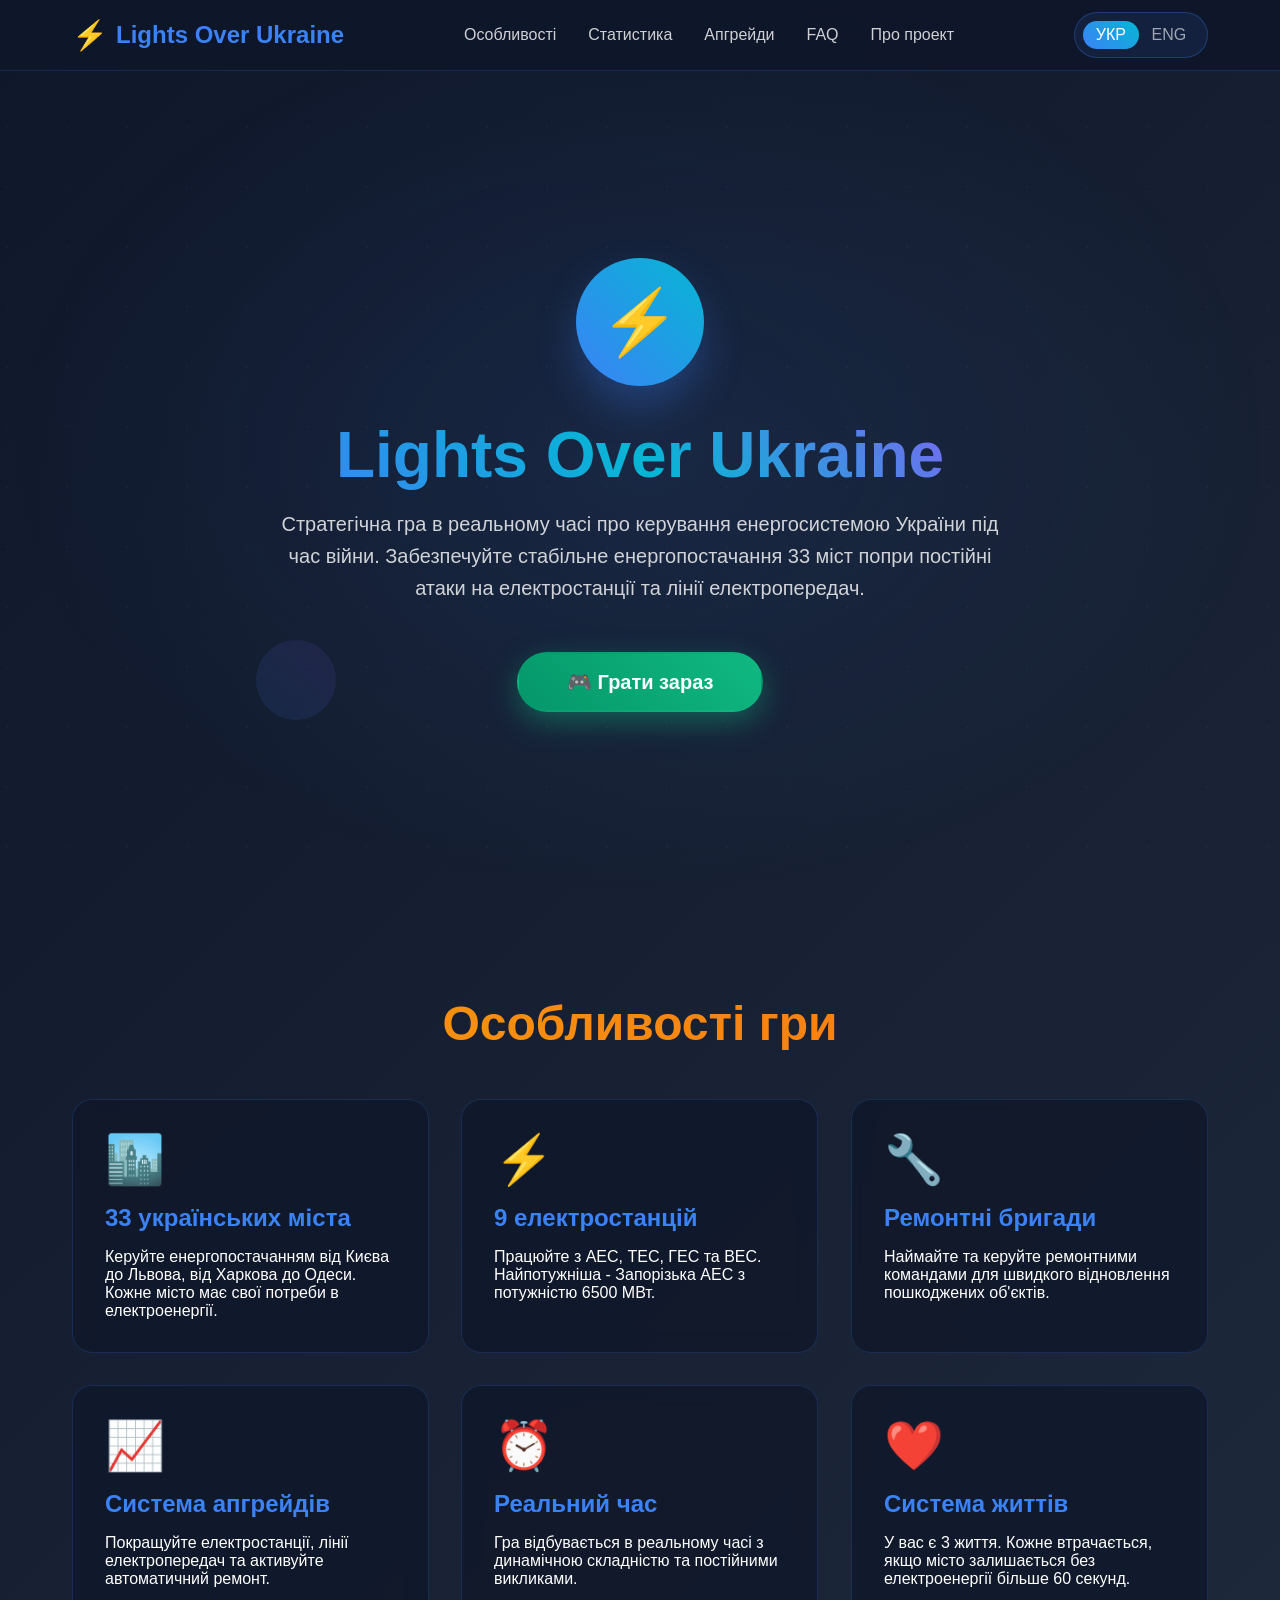
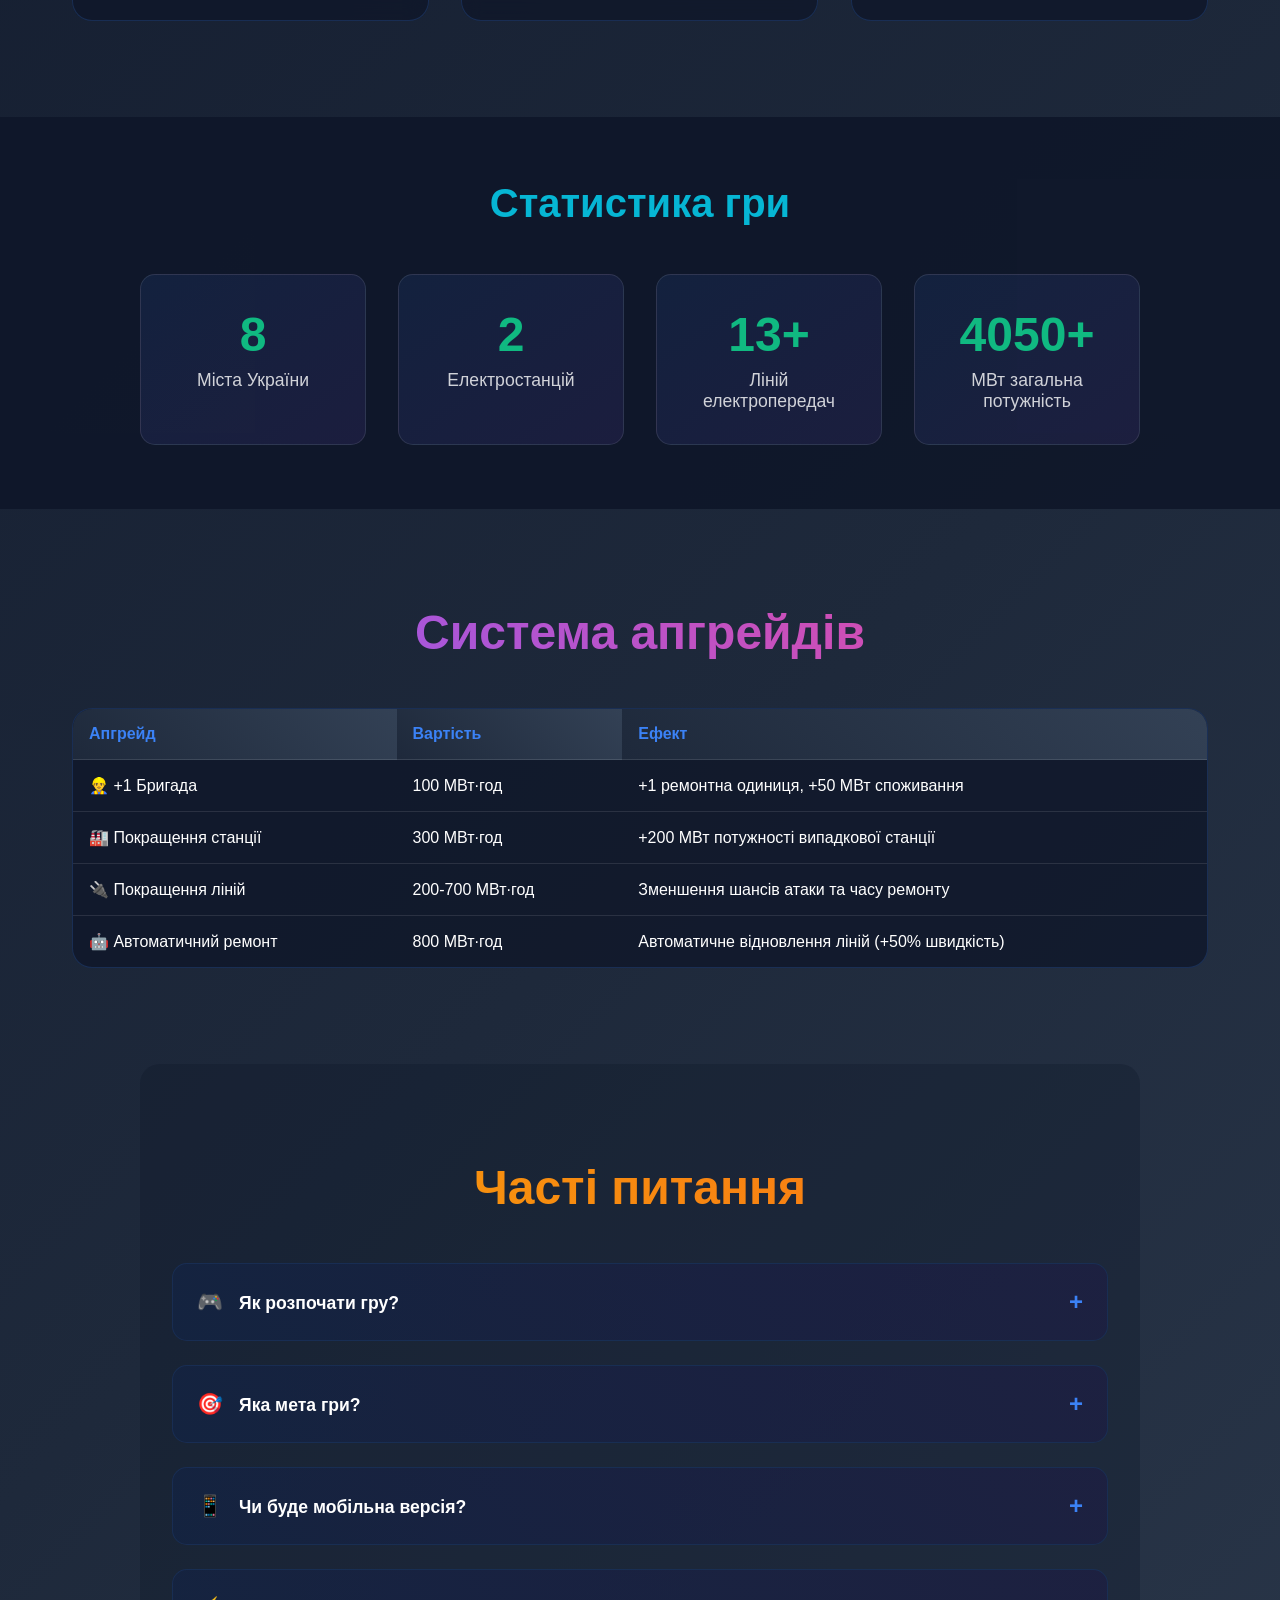
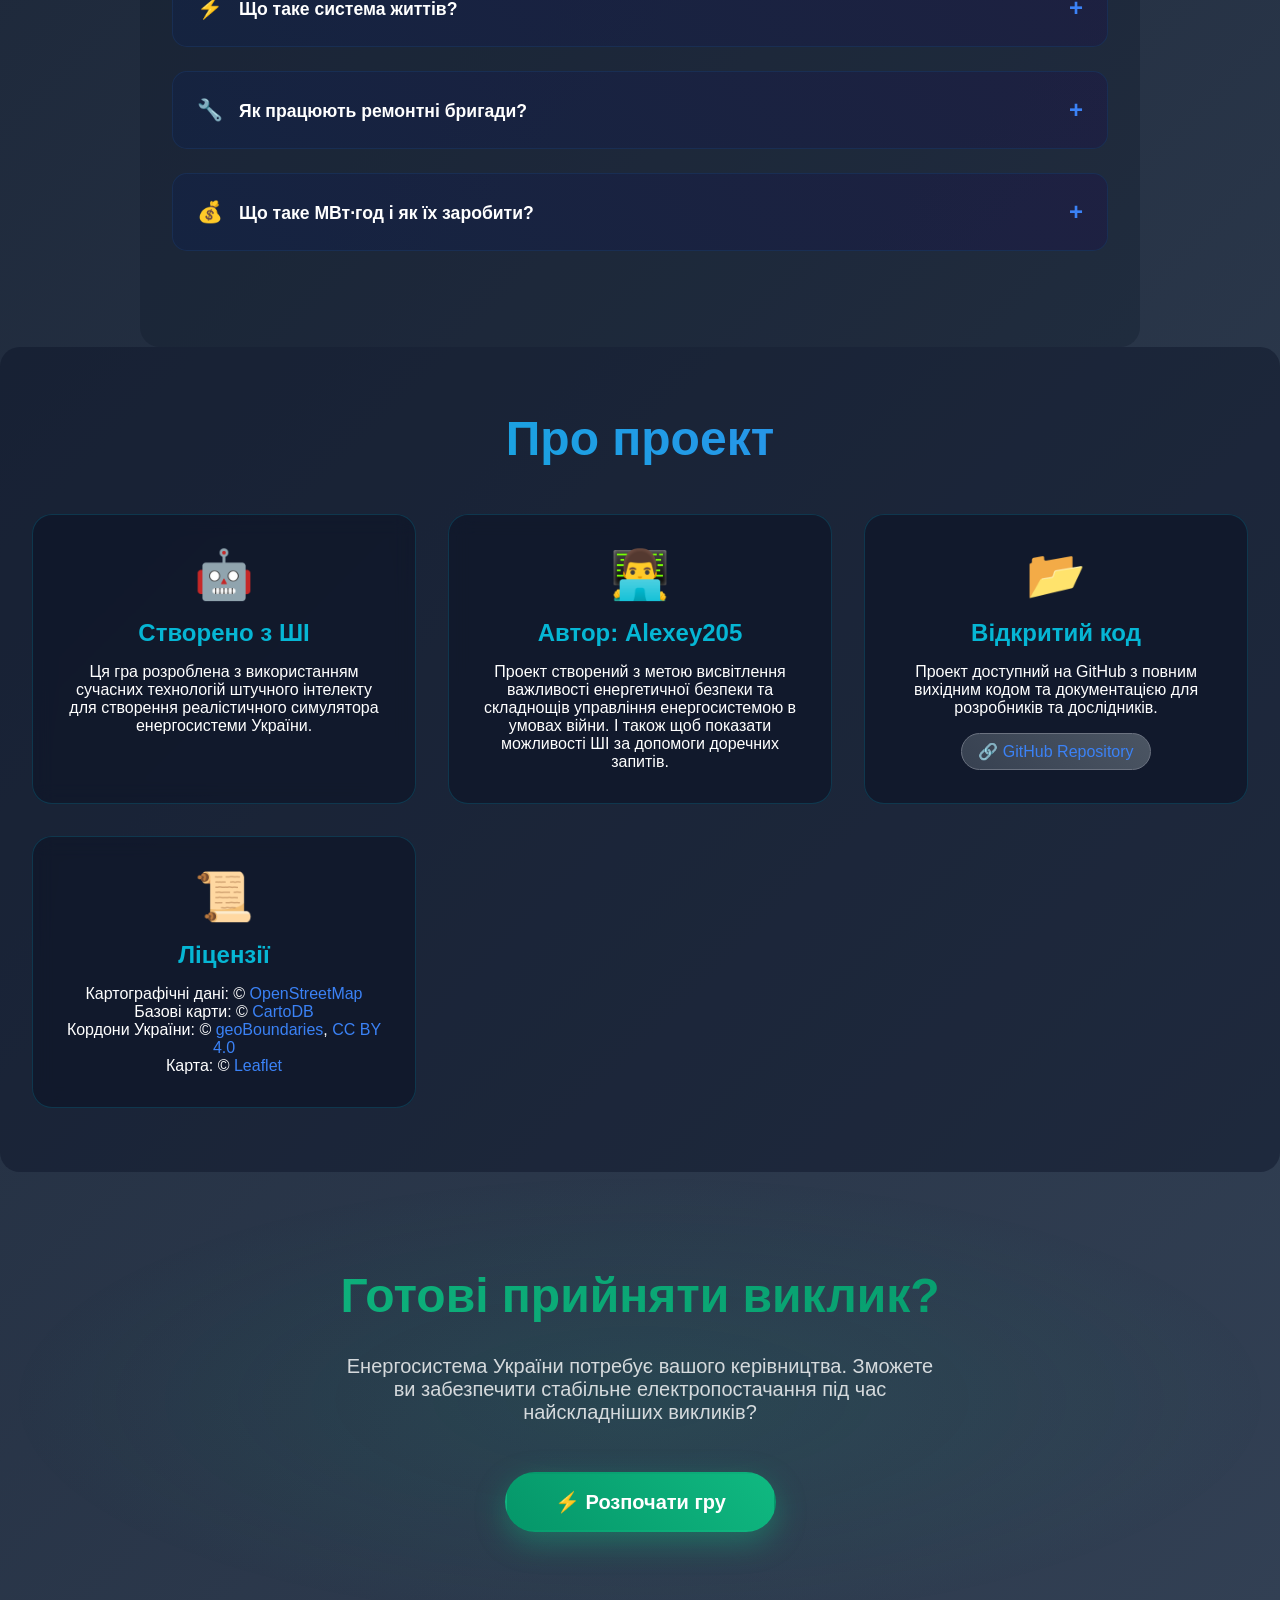
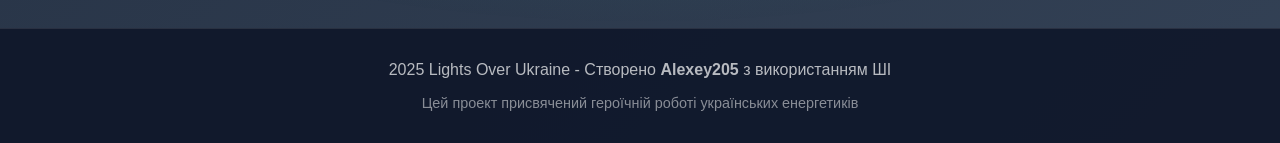
==== commit 73a64248: "mobile view fix" ====
--- a/index.html
+++ b/index.html
@@ -867,31 +867,248 @@
         }
 
         @media (max-width: 480px) {
+            .nav-container {
+                padding: 0 0.8rem;
+            }
+
+            .nav-logo {
+                font-size: 1rem;
+            }
+
+            .nav-logo::before {
+                font-size: 1.2rem;
+                margin-right: 0.3rem;
+            }
+
+            .hero {
+                padding: 70px 0.8rem 1.5rem;
+            }
+
             .hero h1 {
                 font-size: 1.8rem;
+                margin-bottom: 0.6rem;
+            }
+
+            .hero p {
+                font-size: 0.95rem;
+                margin-bottom: 1.5rem;
+            }
+
+            .play-button {
+                padding: 0.8rem 1.8rem;
+                font-size: 0.95rem;
             }
 
             .logo {
-                width: 80px;
-                height: 80px;
-                font-size: 2.5rem;
-            }
-
-            .features-grid, .about-grid {
-                grid-template-columns: 1fr;
+                width: 60px;
+                height: 60px;
+                font-size: 2rem;
+                margin-bottom: 1rem;
+            }
+
+            .features, .upgrades, .about-project, .faq {
+                padding: 2.5rem 0.8rem;
+            }
+
+            .stats, .cta {
+                padding: 2rem 0.8rem;
+            }
+
+            .features h2, .upgrades h2, .cta h2, .about-project h2, .stats h2, .faq h2 {
+                font-size: 1.6rem;
+                margin-bottom: 1.5rem;
             }
 
             .stats-grid {
-                grid-template-columns: repeat(2, 1fr);
                 gap: 1rem;
             }
 
-            .upgrade-table {
-                overflow-x: auto;
-            }
-
-            .upgrade-table table {
-                min-width: 500px;
+            .stat-card {
+                padding: 1rem 0.6rem;
+            }
+
+            .stat-number {
+                font-size: 1.8rem;
+            }
+
+            .stat-label {
+                font-size: 0.8rem;
+            }
+
+            .feature-card, .about-card {
+                padding: 1rem;
+            }
+
+            .feature-icon, .about-icon {
+                font-size: 2rem;
+                margin-bottom: 0.8rem;
+            }
+
+            .feature-card h3, .about-card h3 {
+                font-size: 1.1rem;
+                margin-bottom: 0.6rem;
+            }
+
+            .feature-card p, .about-card p {
+                font-size: 0.85rem;
+            }
+
+            .faq-question {
+                padding: 0.7rem;
+                font-size: 0.9rem;
+            }
+
+            .faq-item.active .faq-answer {
+                padding: 0.7rem;
+            }
+
+            .faq-answer p {
+                font-size: 0.85rem;
+            }
+
+            .upgrade-table th, .upgrade-table td {
+                padding: 0.6rem 0.4rem;
+                font-size: 0.8rem;
+            }
+
+            .back-to-top {
+                width: 35px;
+                height: 35px;
+                font-size: 0.9rem;
+            }
+
+            .github-link {
+                padding: 0.4rem 0.8rem;
+                font-size: 0.85rem;
+            }
+
+            footer {
+                padding: 1.2rem 0.8rem;
+            }
+
+            footer p {
+                font-size: 0.85rem;
+            }
+
+            footer p:last-child {
+                font-size: 0.8rem;
+            }
+        }
+
+        @media (max-width: 360px) {
+            .nav-logo {
+                font-size: 0.9rem;
+            }
+
+            .hero h1 {
+                font-size: 1.6rem;
+            }
+
+            .hero p {
+                font-size: 0.9rem;
+            }
+
+            .play-button {
+                padding: 0.7rem 1.5rem;
+                font-size: 0.9rem;
+            }
+
+            .features h2, .upgrades h2, .cta h2, .about-project h2, .stats h2, .faq h2 {
+                font-size: 1.4rem;
+            }
+
+            .stat-number {
+                font-size: 1.6rem;
+            }
+
+            .lang-option {
+                padding: 0.1rem 0.4rem;
+                font-size: 0.75rem;
+            }
+        }
+
+        /* Landscape mobile orientation */
+        @media (max-height: 500px) and (orientation: landscape) {
+            .hero {
+                min-height: auto;
+                padding: 80px 1rem 2rem;
+            }
+
+            .logo {
+                width: 50px;
+                height: 50px;
+                font-size: 1.8rem;
+                margin-bottom: 0.8rem;
+            }
+
+            .hero h1 {
+                font-size: 1.6rem;
+                margin-bottom: 0.5rem;
+            }
+
+            .hero p {
+                font-size: 0.9rem;
+                margin-bottom: 1.2rem;
+            }
+        }
+
+        /* High DPI displays */
+        @media (-webkit-min-device-pixel-ratio: 2), (min-resolution: 192dpi) {
+            .hero::before {
+                background-size: 30px 30px;
+            }
+        }
+
+        /* Accessibility improvements */
+        @media (prefers-reduced-motion: reduce) {
+            *,
+            *::before,
+            *::after {
+                animation-duration: 0.01ms !important;
+                animation-iteration-count: 1 !important;
+                transition-duration: 0.01ms !important;
+            }
+
+            .hero::before {
+                animation: none;
+            }
+
+            .logo {
+                animation: none;
+            }
+        }
+
+        /* Focus styles for better accessibility */
+        .nav-link:focus,
+        .play-button:focus,
+        .github-link:focus,
+        .back-to-top:focus,
+        .faq-question:focus {
+            outline: 2px solid #3b82f6;
+            outline-offset: 2px;
+        }
+
+        /* Improved touch targets */
+        @media (hover: none) {
+            .nav-link,
+            .play-button,
+            .github-link,
+            .faq-question,
+            .lang-option {
+                min-height: 44px;
+                display: flex;
+                align-items: center;
+                justify-content: center;
+            }
+
+            .mobile-menu-btn {
+                min-height: 44px;
+                min-width: 44px;
+            }
+
+            .back-to-top {
+                min-height: 44px;
+                min-width: 44px;
             }
         }
     </style>
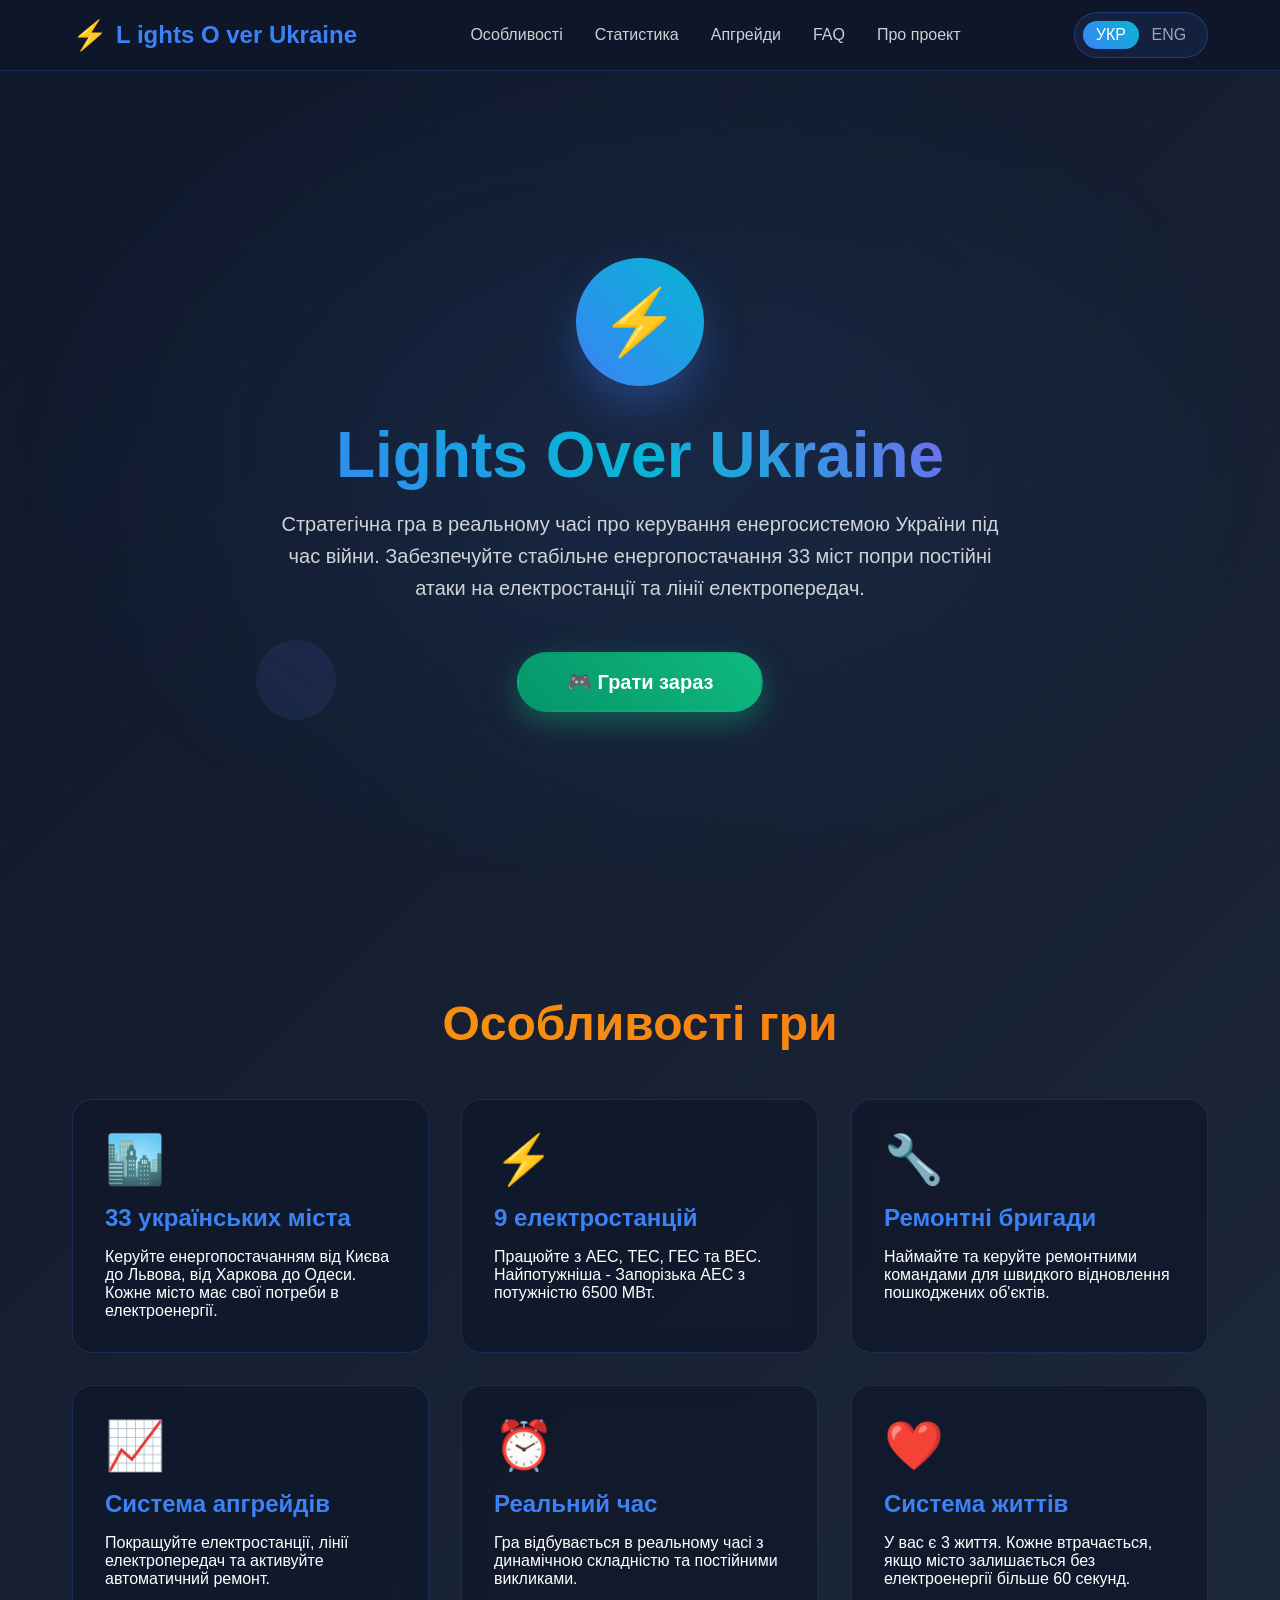
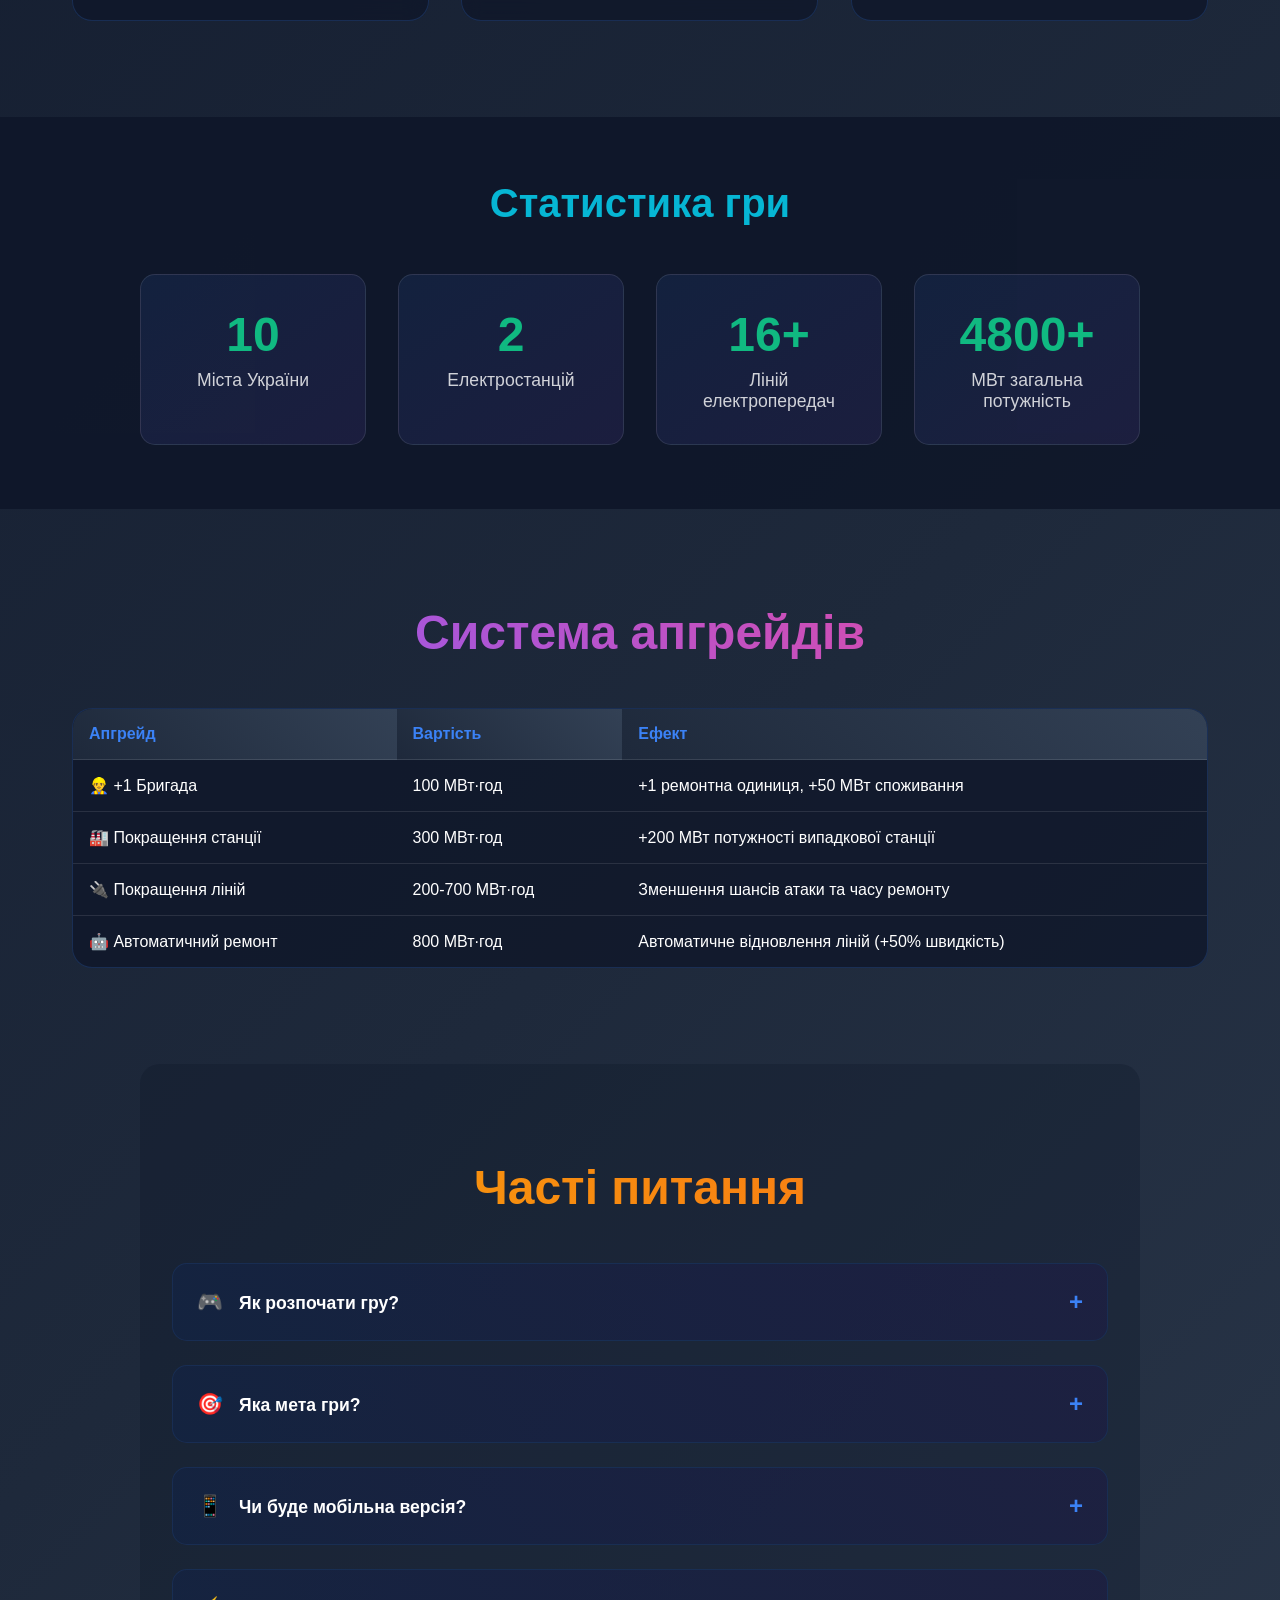
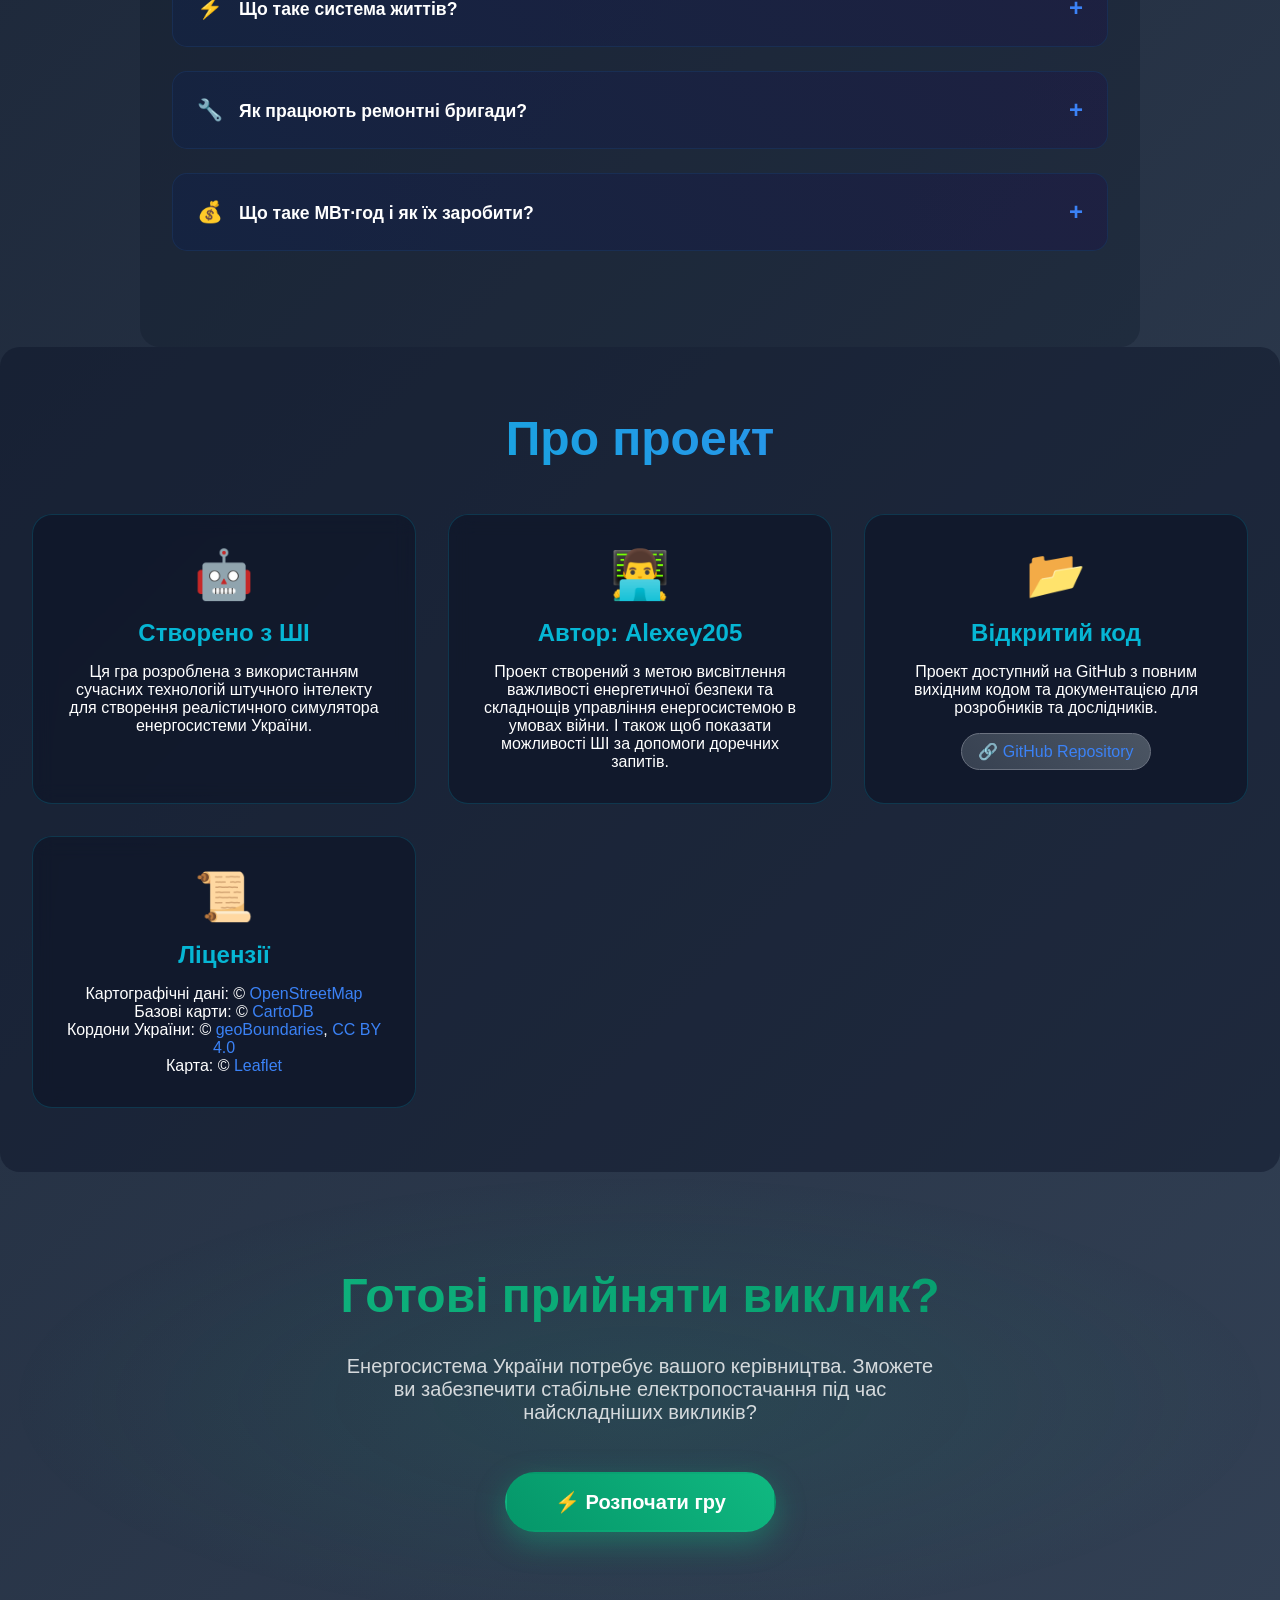
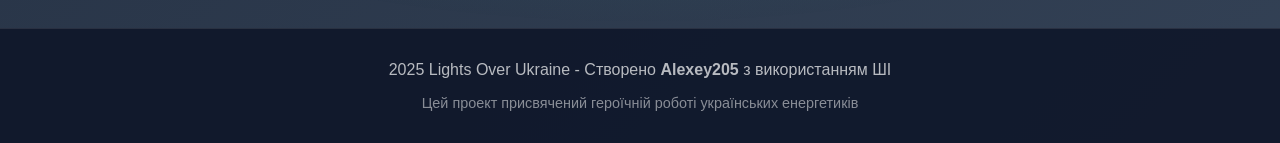
==== commit 67983b64: "test" ====
--- a/index.html
+++ b/index.html
@@ -1118,7 +1118,7 @@
     <!-- Navigation -->
     <nav class="navbar" id="navbar">
         <div class="nav-container">
-            <a href="#hero" class="nav-logo">Lights Over Ukraine</a>
+            <a href="#hero" class="nav-logo">L ights O ver Ukraine</a>
             
             <ul class="nav-menu" id="nav-menu">
                 <li><a href="#features" class="nav-link" data-uk="Особливості" data-en="Features">Особливості</a></li>
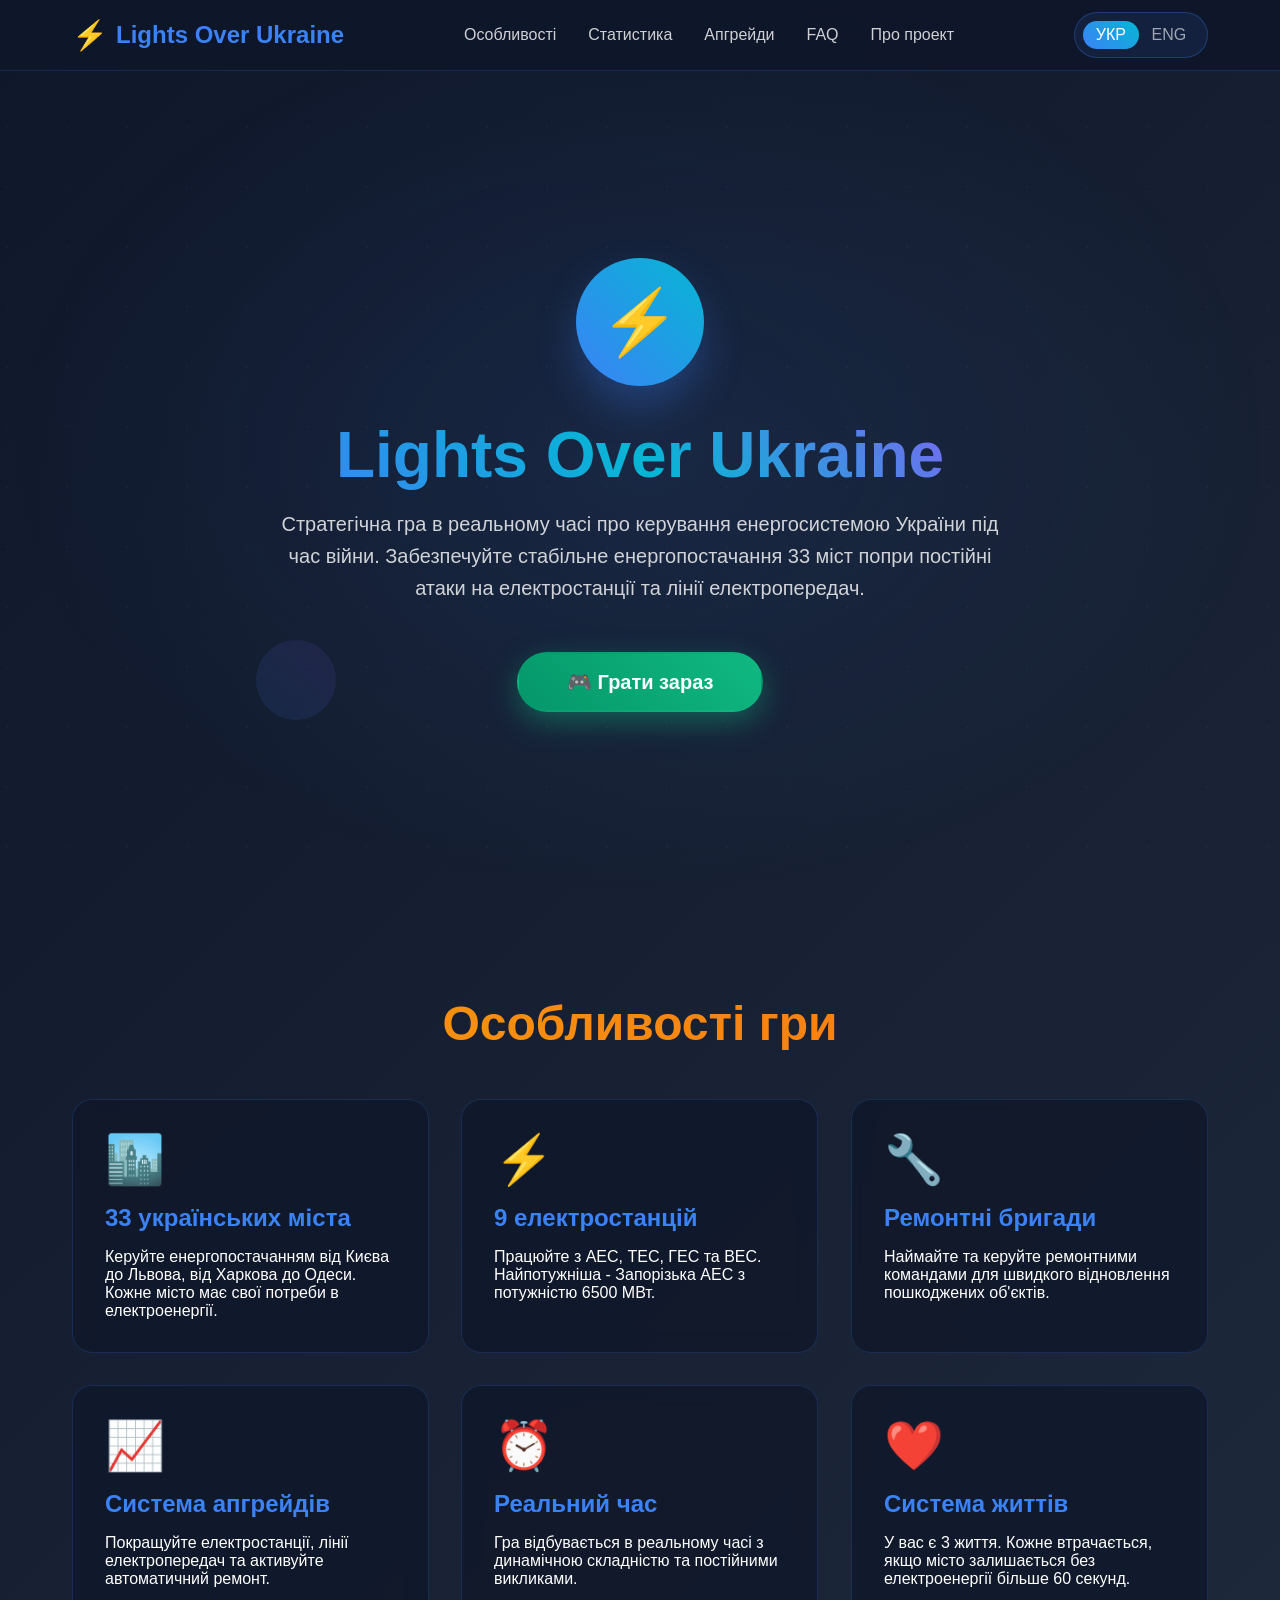
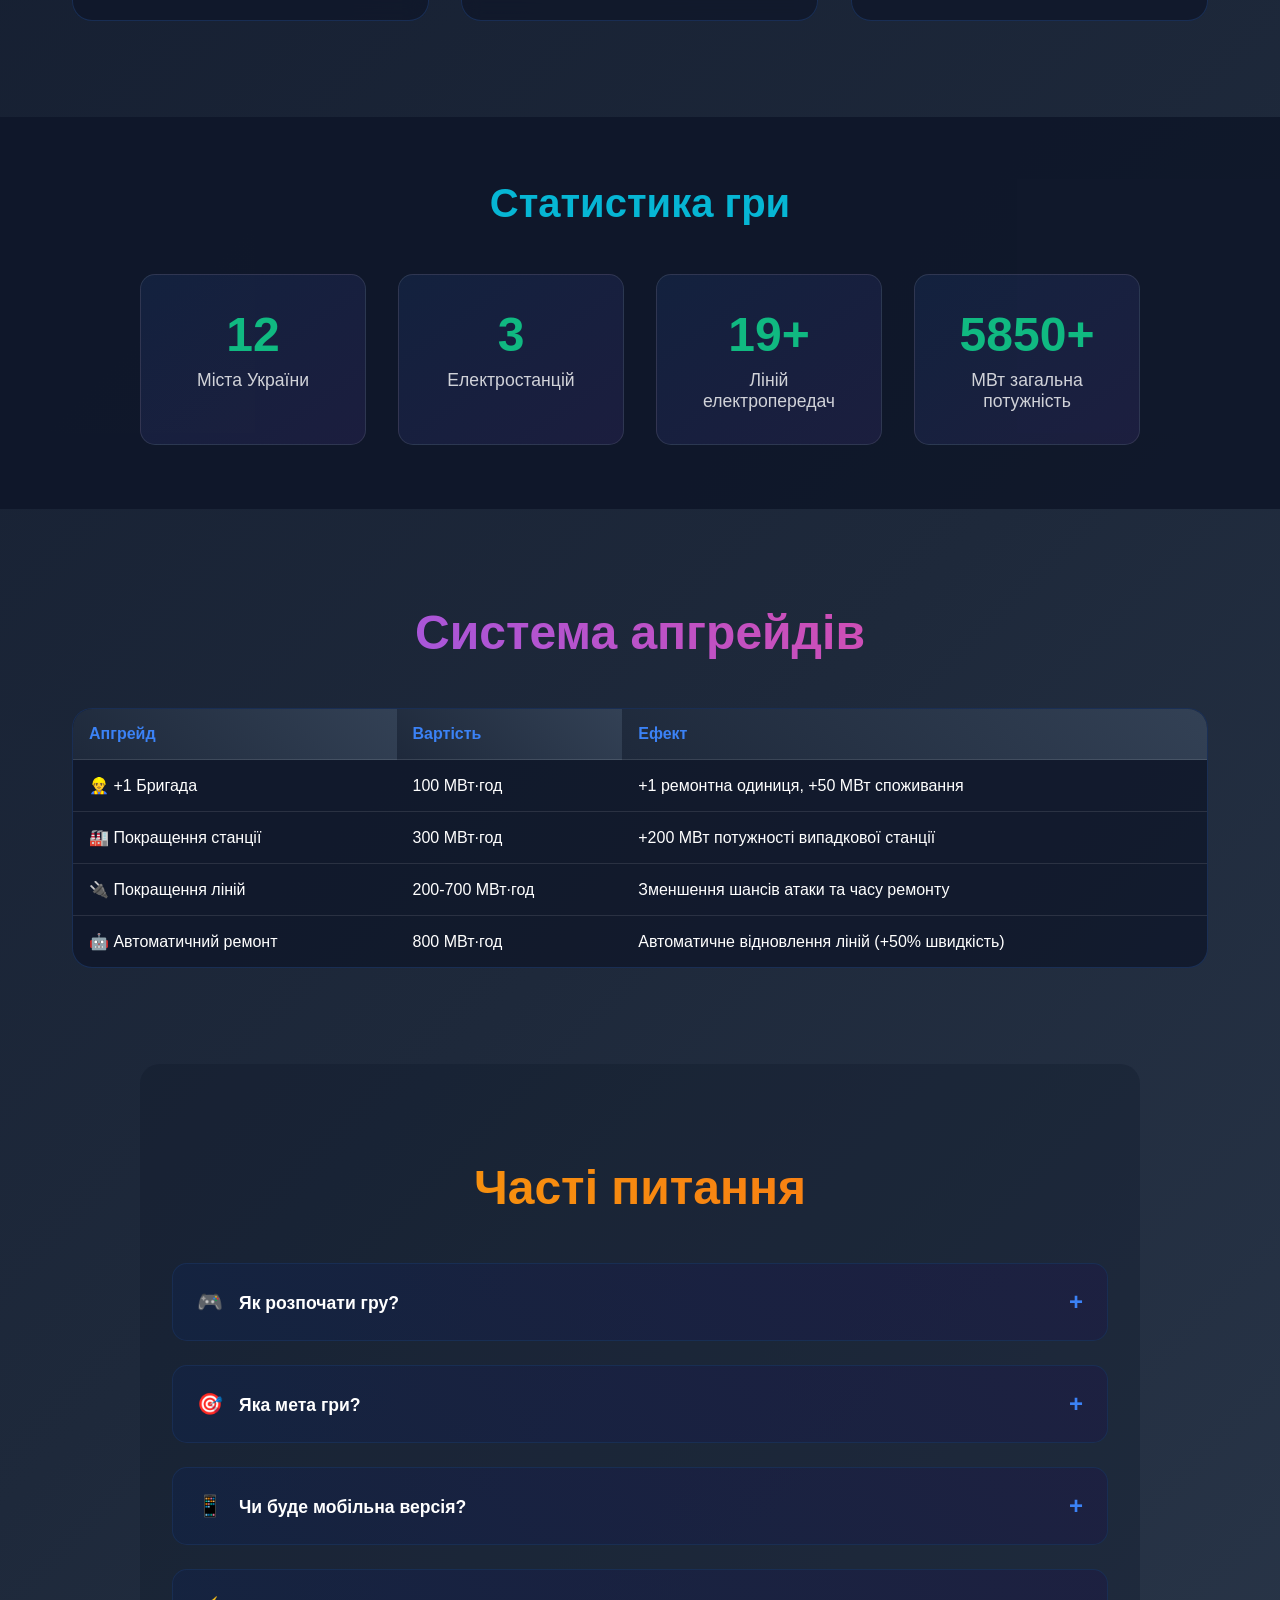
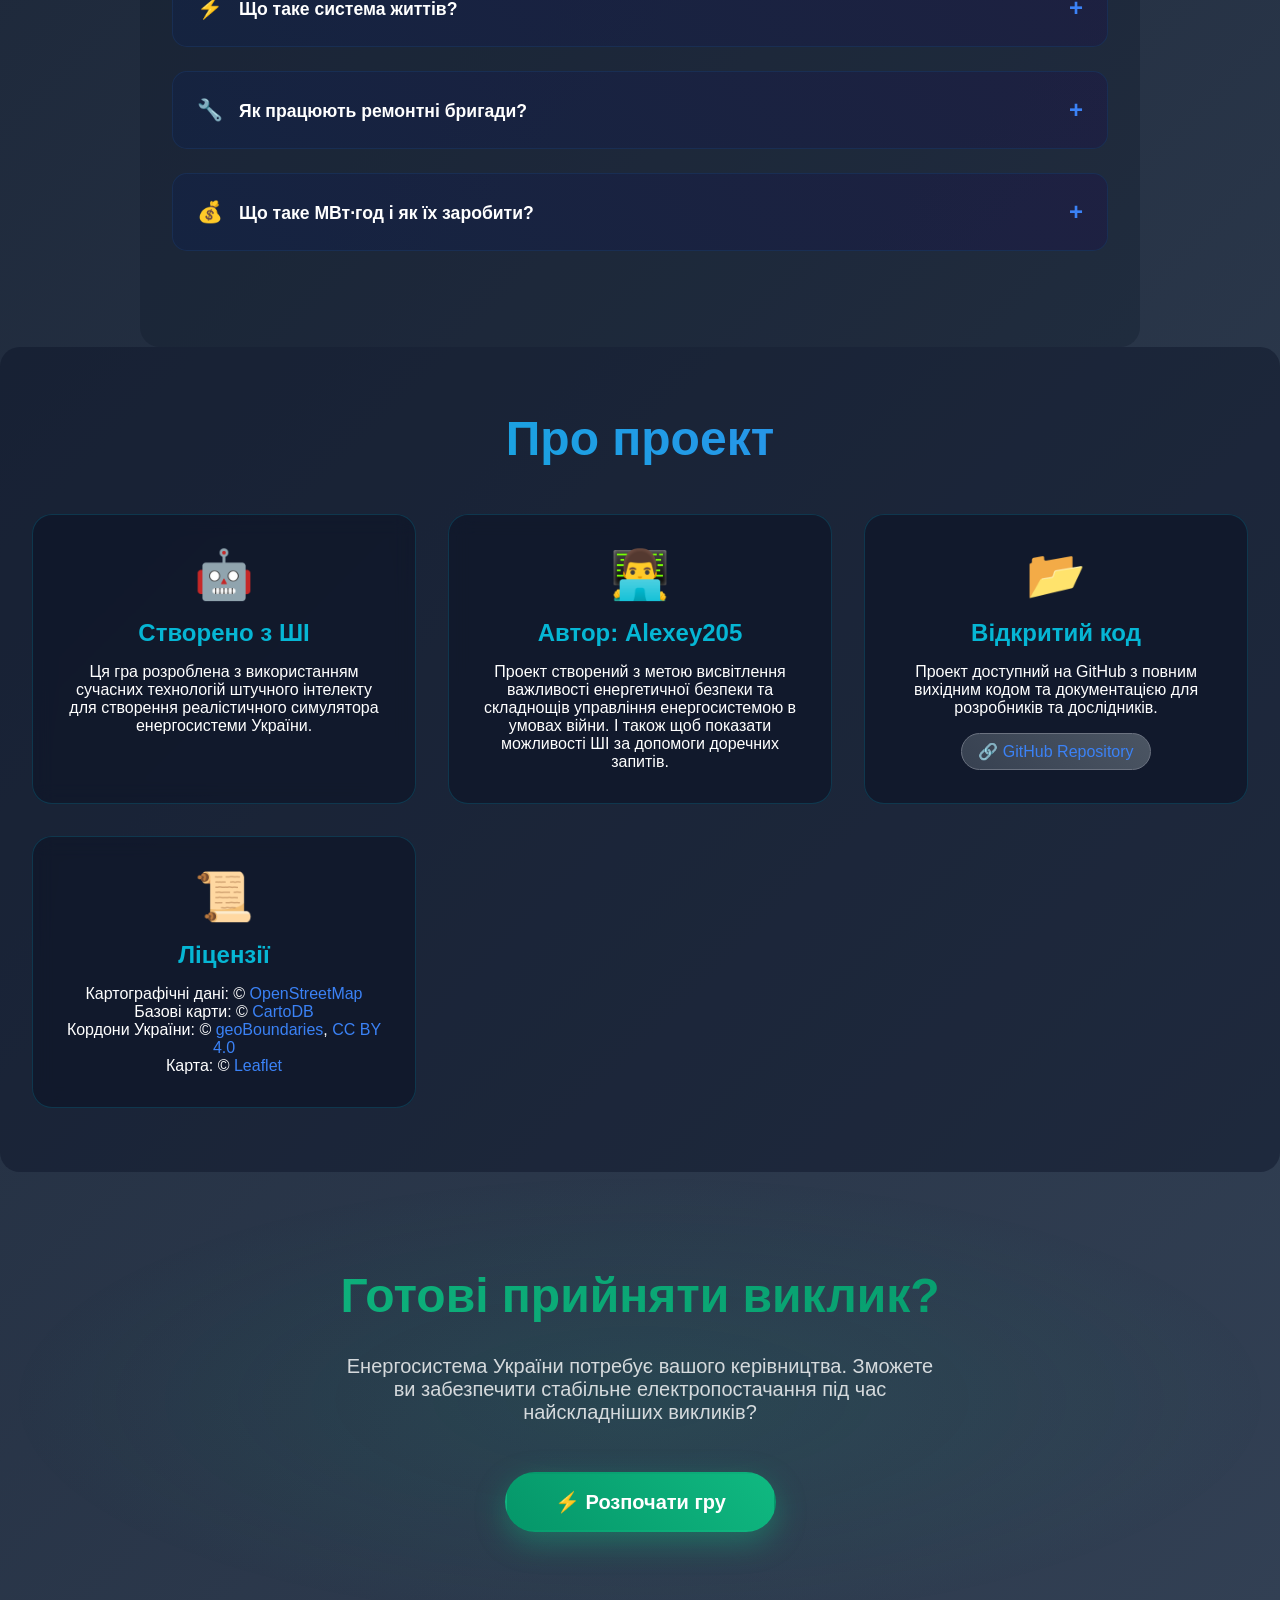
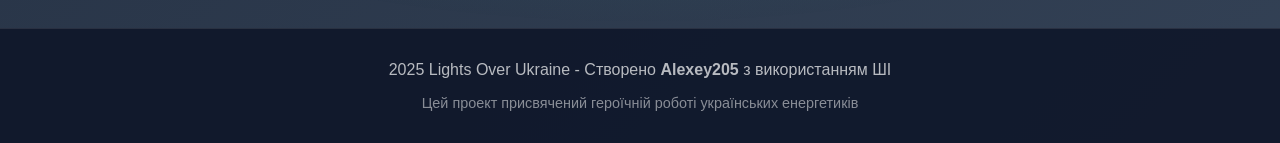
==== commit be93d809: "refactored code" ====
--- a/index.html
+++ b/index.html
@@ -1118,7 +1118,7 @@
     <!-- Navigation -->
     <nav class="navbar" id="navbar">
         <div class="nav-container">
-            <a href="#hero" class="nav-logo">L ights O ver Ukraine</a>
+            <a href="#hero" class="nav-logo">Lights Over Ukraine</a>
             
             <ul class="nav-menu" id="nav-menu">
                 <li><a href="#features" class="nav-link" data-uk="Особливості" data-en="Features">Особливості</a></li>
